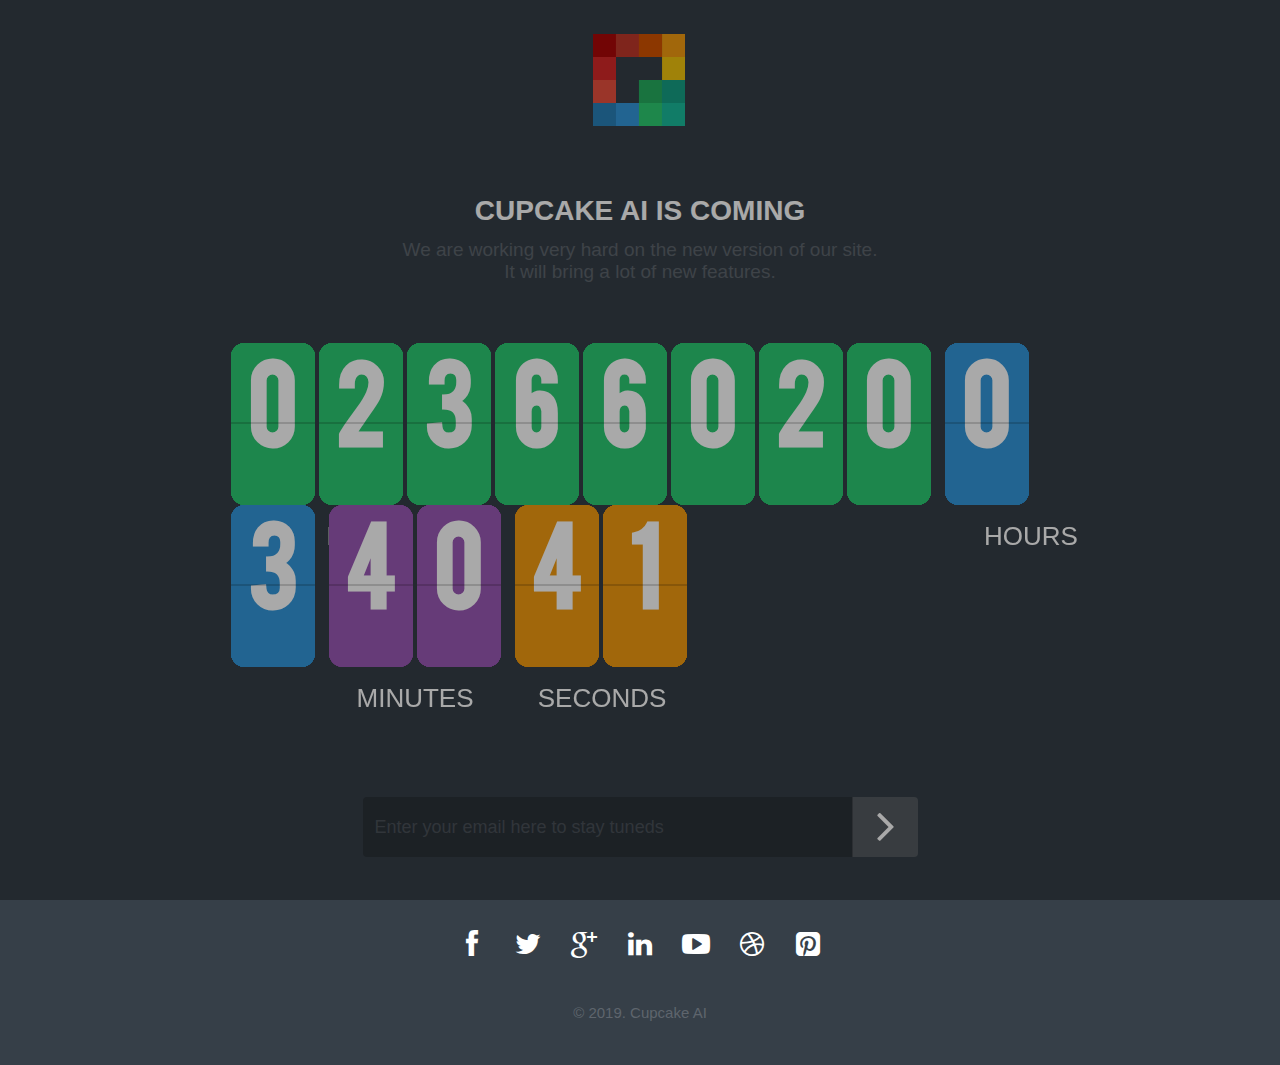
==== index.html @ 87790bcc "Update index.html" ====
<!DOCTYPE html>
<html>
<head>
	<title>Cupcake AI</title>
	<meta charset="utf-8">
	<meta name="viewport" content="width=device-width, initial-scale=1.0 user-scalable=no" />
	<!-- css start here -->
	<link rel="stylesheet" href="css/flipclock.css">
	<link rel="stylesheet" href="css/bootstrap.min.css" media="screen">
	<link rel="stylesheet" href="css/style.css" />
	<link rel="stylesheet" href="css/theme.css" />
	<link rel="stylesheet" href="css/font-awesome.css">
	<!-- css end here -->
</head>
<body class="cl-6">
	<!-- Pre-Loader start here -->
	<div id="preloader">
		<div id="status"><i class="fa fa-spinner fa-spin"></i></div>
	</div>
	<!-- Pre-Loader end here -->
	<!-- Main Container start here -->
	<section class="container">
		<!-- Header start here -->
		<header>
			<h1 id="logo"><a href="index.html" title="Cupcake AI"></a></h1>
		</header>
		<!-- Header end here -->
		<!-- Content wrapper start here -->
		<section class="contentWrapper text-center">
			<h2>Cupcake AI is coming</h2>
			<p>We are working very hard on the new version of our site.<br>
				It will bring a lot of new features.</p>
			</section>
			<!-- Content wrapper end here -->
			<!-- Countdown start here -->
			<div id="countdown-wrapper">
				<div id="countdown-clock"></div>
			</div>
			<!-- Countdown end here -->
			<!-- subscribe start here -->
			<div class="row">
				<section class="subscribe-wrapper col-md-6 col-md-offset-3">
	<form method="POST" action="subscribe.php" role="form" class="subscribe-form">
	<div>
		<div class="input-group">
			<input type="email" name="email" id="subscribe-email" class="form-control" placeholder="Enter your email here to stay tuneds" required="">
			<span class="input-group-btn">
				<button id="subscribe-submit" type="submit" class="btn btn-default fa fa-angle-right"></button>
			</span>
			</div>
			<div class="subscribe-error-field"></div>
        	<div class="subscribe-message"></div>
		</div>
	</form>
					</section>
				</div>
				<!-- subscribe end here -->
				<!-- Footer start here -->
				<footer>
					<!-- Social icons start here -->
					<ul class="connect-us row">
						<li><a href="index-flatcolors-6.html#" class="fb tool-tip" title="Facebook"><i class="fa fa-facebook"></i></a></li>
						<li><a href="index-flatcolors-6.html#" class="twitter tool-tip" title="Twitter"><i class="fa fa-twitter"></i></a></li>
						<li><a href="index-flatcolors-6.html#" class="gplus tool-tip" title="Google Plus"><i class="fa fa-google-plus"></i></a></li>
						<li><a href="index-flatcolors-6.html#" class="linkedin tool-tip" title="Linkedin"><i class="fa fa-linkedin"></i></a></li>
						<li><a href="index-flatcolors-6.html#" class="ytube tool-tip" title="You Tube"><i class="fa fa-youtube-play"></i></a></li>
						<li><a href="index-flatcolors-6.html#" class="dribbble tool-tip" title="Dribbble"><i class="fa fa-dribbble"></i></a></li>
						<li><a href="index-flatcolors-6.html#" class="pinterest tool-tip" title="Pinterest"><i class="fa fa-pinterest-square"></i></a></li>
					</ul>
					<!-- Social icons end here -->
					<p>&copy; 2019. Cupcake AI</p>
				</footer>
				<!-- Footer end here -->
			</section>
			<!-- Main Container end here -->
			<!-- Java script start here -->
			<script src="js/jquery.js"></script>
			<script type="text/javascript" src="js/bootstrap.min.js"></script>
			<script src="js/modernizr.js"></script>
			<script src="js/bootstrap.min.js"></script>
			<script type="text/javascript">
	//<![CDATA[
		$(window).load(function() { // makes sure the whole site is loaded
			$('#status').fadeOut(); // will first fade out the loading animation
			$('#preloader').delay(350).fadeOut('slow'); // will fade out the white DIV that covers the website.
			$('body').delay(350).css({'overflow':'visible'});
		})
	//]]>
</script>
<script src="js/flipclock/flipclock.min.js"></script>
​<script src="js/custom.js"></script>
<!-- Java script end here -->
</body>
</html>
---- css/flipclock.css ----
/* Get the bourbon mixin from http://bourbon.io */
/* Reset */
.flip-clock-wrapper * { -webkit-box-sizing: border-box; -moz-box-sizing: border-box; -ms-box-sizing: border-box; -o-box-sizing: border-box; box-sizing: border-box; -webkit-backface-visibility: hidden; -moz-backface-visibility: hidden; -ms-backface-visibility: hidden; -o-backface-visibility: hidden; backface-visibility: hidden; }
.flip-clock-wrapper a { cursor: pointer; text-decoration: none; color: #ccc; }
.flip-clock-wrapper a:hover { color: #fff; }
.flip-clock-wrapper ul { list-style: none; }
.flip-clock-wrapper.clearfix:before,
.flip-clock-wrapper.clearfix:after { content: " "; display: table; }
.flip-clock-wrapper.clearfix:after { clear: both; }
.flip-clock-wrapper.clearfix { *zoom: 1; }
/* Main */
.flip-clock-wrapper { font: normal 11px "Helvetica Neue", Helvetica, sans-serif; -webkit-user-select: none; }
.flip-clock-meridium { background: none !important; box-shadow: 0 0 0 !important; font-size: 36px !important; }
.flip-clock-meridium a { color: #313333; }
.flip-clock-wrapper { text-align: center; position: relative; width: 100%; margin: 1em; }
.flip-clock-wrapper:before,
.flip-clock-wrapper:after { content: " "; /* 1 */
display: table; /* 2 */ }
.flip-clock-wrapper:after { clear: both; }
/* Skeleton */
.flip-clock-wrapper ul { position: relative; float: left; margin: 5px; width: 60px; height: 90px; font-size: 80px; font-weight: bold; line-height: 87px; border-radius: 6px; background: #000; }
.flip-clock-wrapper ul li { z-index: 1; position: absolute; left: 0; top: 0; width: 100%; height: 100%; text-decoration: none !important; }
.flip-clock-wrapper ul li:first-child { z-index: 2; }
.flip-clock-wrapper ul li a { display: block; height: 100%; -webkit-perspective: 200px; -moz-perspective: 200px; perspective: 200px; margin: 0 !important; overflow: visible !important; cursor: default !important; }
.flip-clock-wrapper ul li a div { z-index: 1; position: absolute; left: 0; width: 100%; height: 50%; font-size: 80px; overflow: hidden; }
.flip-clock-wrapper ul li a div .shadow { position: absolute; width: 100%; height: 100%; z-index: 2; }
.flip-clock-wrapper ul li a div.up { -webkit-transform-origin: 50% 100%; -moz-transform-origin: 50% 100%; -ms-transform-origin: 50% 100%; -o-transform-origin: 50% 100%; transform-origin: 50% 100%; top: 0; }
.flip-clock-wrapper ul li a div.up:after { content: ""; position: absolute; top: 44px; left: 0; z-index: 5; width: 100%; height: 3px; background-color: #000; background-color: rgba(0, 0, 0, 0.4); }
.flip-clock-wrapper ul li a div.down { -webkit-transform-origin: 50% 0; -moz-transform-origin: 50% 0; -ms-transform-origin: 50% 0; -o-transform-origin: 50% 0; transform-origin: 50% 0; bottom: 0; }
.flip-clock-wrapper ul li a div div.inn { position: absolute; left: 0; z-index: 1; width: 100%; height: 200%; color: #ccc; text-shadow: 0 1px 2px #000; text-align: center; background-color: #333; border-radius: 6px; font-size: 70px; }
.flip-clock-wrapper ul li a div.up div.inn { top: 0; }
.flip-clock-wrapper ul li a div.down div.inn { bottom: 0; }
/* PLAY */
.flip-clock-wrapper ul.play li.flip-clock-before { z-index: 3; }
.flip-clock-wrapper .flip { box-shadow: 0 2px 5px rgba(0, 0, 0, 0.7); }
.flip-clock-wrapper ul.play li.flip-clock-active { -webkit-animation: asd 0.5s 0.5s linear both; -moz-animation: asd 0.5s 0.5s linear both; animation: asd 0.5s 0.5s linear both; z-index: 5; }
.flip-clock-divider { float: left; display: inline-block; position: relative; width: 20px; height: 100px; }
.flip-clock-divider:first-child { width: 0; }
.flip-clock-dot { display: block; background: #323434; width: 10px; height: 10px; position: absolute; border-radius: 50%; box-shadow: 0 0 5px rgba(0, 0, 0, 0.5); left: 5px; }
.flip-clock-divider .flip-clock-label { position: absolute; top: -1.5em; right: -86px; color: black; text-shadow: none; }
.flip-clock-divider.minutes .flip-clock-label { right: -88px; }
.flip-clock-divider.seconds .flip-clock-label { right: -91px; }
.flip-clock-dot.top { top: 30px; }
.flip-clock-dot.bottom { bottom: 30px; }
@-webkit-keyframes asd {
  0% { z-index: 2; }
  20% { z-index: 4; }
  100% { z-index: 4; }
}
@-moz-keyframes asd {
  0% { z-index: 2; }
  20% { z-index: 4; }
  100% { z-index: 4; }
}
@-o-keyframes asd {
  0% { z-index: 2; }
  20% { z-index: 4; }
  100% { z-index: 4; }
}
@keyframes asd {
  0% { z-index: 2; }
  20% { z-index: 4; }
  100% { z-index: 4; }
}
.flip-clock-wrapper ul.play li.flip-clock-active .down { z-index: 2; -webkit-animation: turn 0.5s 0.5s linear both; -moz-animation: turn 0.5s 0.5s linear both; animation: turn 0.5s 0.5s linear both; }
@-webkit-keyframes turn {
  0% { -webkit-transform: rotateX(90deg); }
  100% { -webkit-transform: rotateX(0deg); }
}
@-moz-keyframes turn {
  0% { -moz-transform: rotateX(90deg); }
  100% { -moz-transform: rotateX(0deg); }
}
@-o-keyframes turn {
  0% { -o-transform: rotateX(90deg); }
  100% { -o-transform: rotateX(0deg); }
}
@keyframes turn {
  0% { transform: rotateX(90deg); }
  100% { transform: rotateX(0deg); }
}
.flip-clock-wrapper ul.play li.flip-clock-before .up { z-index: 2; -webkit-animation: turn2 0.5s linear both; -moz-animation: turn2 0.5s linear both; animation: turn2 0.5s linear both; }
@-webkit-keyframes turn2 {
  0% { -webkit-transform: rotateX(0deg); }
  100% { -webkit-transform: rotateX(-90deg); }
}
@-moz-keyframes turn2 {
  0% { -moz-transform: rotateX(0deg); }
  100% { -moz-transform: rotateX(-90deg); }
}
@-o-keyframes turn2 {
  0% { -o-transform: rotateX(0deg); }
  100% { -o-transform: rotateX(-90deg); }
}
@keyframes turn2 {
  0% { transform: rotateX(0deg); }
  100% { transform: rotateX(-90deg); }
}
.flip-clock-wrapper ul li.flip-clock-active { z-index: 3; }
/* SHADOW 
.flip-clock-wrapper ul.play li.flip-clock-before .up .shadow { background: -moz-linear-gradient(top, rgba(0, 0, 0, 0.1) 0%, black 100%); background: -webkit-gradient(linear, left top, left bottom, color-stop(0%, rgba(0, 0, 0, 0.1)), color-stop(100%, black)); background: linear, top, rgba(0, 0, 0, 0.1) 0%, black 100%; background: -o-linear-gradient(top, rgba(0, 0, 0, 0.1) 0%, black 100%); background: -ms-linear-gradient(top, rgba(0, 0, 0, 0.1) 0%, black 100%); background: linear, to bottom, rgba(0, 0, 0, 0.1) 0%, black 100%; -webkit-animation: show 0.5s linear both; -moz-animation: show 0.5s linear both; animation: show 0.5s linear both; }
.flip-clock-wrapper ul.play li.flip-clock-active .up .shadow { background: -moz-linear-gradient(top, rgba(0, 0, 0, 0.1) 0%, black 100%); background: -webkit-gradient(linear, left top, left bottom, color-stop(0%, rgba(0, 0, 0, 0.1)), color-stop(100%, black)); background: linear, top, rgba(0, 0, 0, 0.1) 0%, black 100%; background: -o-linear-gradient(top, rgba(0, 0, 0, 0.1) 0%, black 100%); background: -ms-linear-gradient(top, rgba(0, 0, 0, 0.1) 0%, black 100%); background: linear, to bottom, rgba(0, 0, 0, 0.1) 0%, black 100%; -webkit-animation: hide 0.5s 0.3s linear both; -moz-animation: hide 0.5s 0.3s linear both; animation: hide 0.5s 0.3s linear both; }
/* DOWN 
.flip-clock-wrapper ul.play li.flip-clock-before .down .shadow { background: -moz-linear-gradient(top, black 0%, rgba(0, 0, 0, 0.1) 100%); background: -webkit-gradient(linear, left top, left bottom, color-stop(0%, black), color-stop(100%, rgba(0, 0, 0, 0.1))); background: linear, top, black 0%, rgba(0, 0, 0, 0.1) 100%; background: -o-linear-gradient(top, black 0%, rgba(0, 0, 0, 0.1) 100%); background: -ms-linear-gradient(top, black 0%, rgba(0, 0, 0, 0.1) 100%); background: linear, to bottom, black 0%, rgba(0, 0, 0, 0.1) 100%; -webkit-animation: show 0.5s linear both; -moz-animation: show 0.5s linear both; animation: show 0.5s linear both; }
.flip-clock-wrapper ul.play li.flip-clock-active .down .shadow { background: -moz-linear-gradient(top, black 0%, rgba(0, 0, 0, 0.1) 100%); background: -webkit-gradient(linear, left top, left bottom, color-stop(0%, black), color-stop(100%, rgba(0, 0, 0, 0.1))); background: linear, top, black 0%, rgba(0, 0, 0, 0.1) 100%; background: -o-linear-gradient(top, black 0%, rgba(0, 0, 0, 0.1) 100%); background: -ms-linear-gradient(top, black 0%, rgba(0, 0, 0, 0.1) 100%); background: linear, to bottom, black 0%, rgba(0, 0, 0, 0.1) 100%; -webkit-animation: hide 0.5s 0.3s linear both; -moz-animation: hide 0.5s 0.3s linear both; animation: hide 0.5s 0.2s linear both; }*/
@-webkit-keyframes show {
  0% { opacity: 0; }
  100% { opacity: 1; }
}
@-moz-keyframes show {
  0% { opacity: 0; }
  100% { opacity: 1; }
}
@-o-keyframes show {
  0% { opacity: 0; }
  100% { opacity: 1; }
}
@keyframes show {
  0% { opacity: 0; }
  100% { opacity: 1; }
}
@-webkit-keyframes hide {
  0% { opacity: 1; }
  100% { opacity: 0; }
}
@-moz-keyframes hide {
  0% { opacity: 1; }
  100% { opacity: 0; }
}
@-o-keyframes hide {
  0% { opacity: 1; }
  100% { opacity: 0; }
}
@keyframes hide {
  0% { opacity: 1; }
  100% { opacity: 0; }
}
---- css/style.css ----
/*Preloader start here*/
#preloader { position: fixed; top: 0; left: 0; right: 0; bottom: 0; background-color: #000; /* change if the mask should have another color then white */ z-index: 99; /* makes sure it stays on top */ }
#status { width: 200px; height: 200px; position: absolute; left: 50%; top: 50%; margin: -100px 0 0 -100px; color: #ffffff; font-size: 70px; text-align: center; }
/*Preloader end here*/
body { font-family: Arial, Helvetica, sans-serif; }
@font-face { font-family: 'bebasregular'; src: url('../fonts/bebas-webfont.eot'); src: url('../fonts/bebas-webfont-.eot#iefix') format('embedded-opentype'), url('../fonts/bebas-webfont.woff') format('woff'), url('../fonts/bebas-webfont.ttf') format('truetype'); font-weight: normal; font-style: normal; }
ul { margin: 0; padding: 0; }
a {text-decoration: none;}
ul li { margin: 0; padding: 0; list-style: none; }
h2 { color: #FFFFFF; font-size: 28px; font-weight: bold; line-height: 30px; margin: 0 0 13px; padding: 0; text-transform: uppercase; }
.index h2 {color: #5E656D;}
p { color: #5E656D; font-size: 19px; font-weight: normal; line-height: 22px; }
/* Header start Here */
header { margin: 34px 0 0 0; padding: 0; min-height: 130px; }
#logo { display: block; width: 94px; height: 94x; margin: 0 auto; }
#logo a { display: block; width: 94px; height: 94px; text-indent: -99999px; background: url("../img/logo.png") no-repeat left top; }
/* Header end Here */
/* Container start Here */
.contentWrapper { margin: 0; padding: 32px 0 0; text-align: center; }
/*Countdown start here*/
#countdown-wrapper { text-align: center; margin-bottom: 130px; margin-top: 60px; }
.flip-clock-wrapper { width: 822px; margin: 0 auto; }
.flip-clock-wrapper ul { width: 84px; height: 162px; margin: 0 2px; border-radius: 14px; background-color: none; }
.flip-clock-wrapper .flip { -webkit-box-shadow: none; -moz-box-shadow: none; -o-box-shadow: none; box-shadow: none; }
.flip-clock-wrapper ul li a div div.inn { color: #ffffff; text-shadow: none; font-family: 'bebasregular'; border-radius: 14px; }
.flip-clock-wrapper ul li a div { font-size: 96px !important; font-weight: 700; line-height: 188px; }
.days-wrapper div.inn { background-color: #2dcb73 !important;}
.hours-wrapper div.inn { background-color: #3498db !important; }
.minutes-wrapper div.inn { background-color: #9b59b6 !important; }
.seconds-wrapper div.inn { background-color: #f39c12 !important; }
.flip-clock-divider .flip-clock-label { color: #ffffff; text-align: center; text-transform: uppercase; top: 178px; font-family: Arial, Helvetica, sans-serif; font-size: 26px; font-weight: normal; }
.days .flip-clock-label { left: 47px; }
.hours .flip-clock-label { left: 28px; }
.minutes .flip-clock-label { left: 28px; }
.seconds .flip-clock-label { left: 29px; }
.flip-clock-divider.days .flip-clock-label { width: 170px; }
.flip-clock-divider.hours .flip-clock-label,
.flip-clock-divider.minutes .flip-clock-label,
.flip-clock-divider.seconds .flip-clock-label { width: 140px; }
.flip-clock-divider { width: 10px; }
.flip-clock-dot.top { display: none; }
.flip-clock-dot.bottom { display: none; }
.flip-clock-wrapper ul li a div.up:after { opacity: 0.4; top: 79px; }
.flip-clock-wrapper ul.play li.flip-clock-before .down .shadow,
.flip-clock-wrapper ul.play li.flip-clock-active .up .shadow { background: none; }
/*Countdown end here*/
/* subscribe start Here */
.subscribe-wrapper { margin-bottom: 60px;}
.subscribe-wrapper .input-group .form-control { height: 60px; background-color: #000000; opacity: 0.2; border: none; font-size: 18px; color: #5e656d; }
.subscribe-wrapper .input-group .form-control:focus { box-shadow: none; }
.subscribe-wrapper .input-group-btn .btn { height: 60px; width: 66px; color: #ffffff; font-size: 50px; font-weight: normal; padding: 0px 12px 2px 14px; line-height: 52px; border-radius: 0 4px 4px 0; border: none; }
.subscribe-error-field p,
.subscribe-message p { font-size: 16px; padding: 6px 20px 3px 20px; font-weight: 300; line-height: 24px; margin: 4px 0 0; background: #f2dede; border: solid 1px #ebccd1; color: #a94442; }
.subscribe-error-field .fa,
.subscribe-message .fa { margin: 0 10px 0 0; font-size: 17px; }
.subscribe-error .fa,
.subscribe-error-field .fa { color: #a94442; }
p.subscribe-success { color: #3c763d; background: #dff0d8; border: solid 1px #d6e9c6; }
p.subscribe-success .fa { color: #3c763d; }

/* subscribe end Here */
/* Footer start Here */
footer { padding: 0 0 14px 0; }
footer p { font-size: 15px; line-height: 16px; color: #5e656d; text-align: center; }
.connect-us { margin: 0 0 28px 0; padding: 0; text-align: center; }
.connect-us li { display: inline-block; font-size: 28px; }
.connect-us li a { display: block; margin: 10px 6px; width: 40px; height: 40px; line-height: 36px; color: #fff; }
.connect-us li a.fb:hover { color: #507cbe; }
.connect-us li a.twitter:hover { color: #62cdf2; }
.connect-us li a.gplus:hover { color: #ec5d48; }
.connect-us li a.linkedin:hover { color: #1e88c9; }
.connect-us li a.ytube:hover { color: #e64c38; }
.connect-us li a.dribbble:hover { color: #d34e95; }
.connect-us li a.pinterest:hover { color: #e94546; }
/* Footer end Here */
/*Template color option start here*/
.template-colors{ margin: 40px 0 0 0; padding: 0; list-style: none; display: block;}
.template-colors li { margin:0 2px; padding: 0; display: inline-block; font-size: 26px;}
.template-colors li a { margin: 0; padding: 0; outline: none; display: block; width:24px; height: 24px; 
	-webkit-border-radius: 3px; -moz-border-radius: 3px; border-radius: 3px;}
/*Template color option end here*/
/* Container end Here */
/*Responsive media query start here*/
@media only screen and (max-width : 1024px) {
	.hide-med {display: none !important;}
}
@media only screen and (max-width:990px) and (min-width:480px) {
	.flip-clock-wrapper { width: 450px; }
	.flip-clock-wrapper ul { margin: 0 2px 60px; }
	.minutes-wrapper ul:first-child { margin-left: 36px; }
	#countdown-wrapper { margin-bottom: 60px;}
	.days .flip-clock-label { left: 47px; }
	.hours .flip-clock-label { left: 28px; }
	.minutes .flip-clock-label { left: 62px; }
	.seconds .flip-clock-label { left: 29px; }
}

@media only screen and (max-device-width : 568px) {
	.paw-carousel-item {height: 320px !important;}
}

@media only screen and (max-width:479px) {
	.flip-clock-wrapper { width: 264px; }
	.flip-clock-wrapper ul { margin: 0 2px 60px; }
	.hours-wrapper ul:first-child,
	.minutes-wrapper ul:first-child,
	.seconds-wrapper ul:first-child { margin-left: 36px; }
	.hours-wrapper ul:last-child,
	.minutes-wrapper ul:last-child,
	.seconds-wrapper ul:last-child { margin-right: 43px; }
	#countdown-wrapper { margin-bottom: 50px;}
	.days .flip-clock-label { left: 47px; }
	.hours .flip-clock-label { left: 62px; }
	.minutes .flip-clock-label { left: 62px; }
	.seconds .flip-clock-label { left: 62px; }
}
/*Responsive media query end here*/
/*Safari Hack*/
@media screen and (-webkit-min-device-pixel-ratio:0) {
	.flip-clock-wrapper ul li a div {line-height:148px;}
}
/*Opera Hack*/
x:-o-prefocus, .flip-clock-wrapper ul li a div {line-height:148px;}
---- css/theme.css ----
/*THEME WRAPPER Change start Here*/
.cl-1 { background-color:#305a4d; }
.cl-1 .contentWrapper p { color:#597b71; }
.cl-1 .subscribe-wrapper .input { color:#516d65; }
.cl-1 .subscribe-wrapper .input-group-btn .btn { background-color: #516d65;}
.cl-1 footer p { color:#4f7368; }
.cl-2 { background-color:#314e64; }
.cl-2 .contentWrapper p { color:#5a7183; }
.cl-2 .subscribe-wrapper .input { color:#526573; }
.cl-2 .subscribe-wrapper .input-group-btn .btn { background-color: #526573;}
.cl-2 footer p { color:#556d7f; }
.cl-3 { background-color:#49405b; }
.cl-3 .contentWrapper p { color:#6d667c; }
.cl-3 .subscribe-wrapper .input { color:#615c6d; }
.cl-3 .subscribe-wrapper .input-group-btn .btn { background-color: #615c6d;}
.cl-3 footer p { color:#6d667c; }
.cl-4 { background-color:#5d4f36; }
.cl-4 .contentWrapper p { color:#7d725e; }
.cl-4 .subscribe-wrapper .input { color:#6e6555; }
.cl-4 .subscribe-wrapper .input-group-btn .btn { background-color: #6e6555;}
.cl-4 footer p { color:#7d725e; }
.cl-5 { background-color:#5d3642; }
.cl-5 .contentWrapper p { color:#7d5e68; }
.cl-5 .subscribe-wrapper .input { color:#6e555d; }
.cl-5 .subscribe-wrapper .input-group-btn .btn { background-color: #6e555d;}
.cl-5 footer p { color:#7d5e68; }
.cl-6 { background-color:#363f48; }
.cl-6 .contentWrapper p { color:#5e656d; }
.cl-6 .subscribe-wrapper .input { color:#555b61; }
.cl-6 .subscribe-wrapper .input-group-btn .btn { background-color: #555b61;}
.cl-6 footer p { color:#5e656d; }
.cl-7 { background-color:#006937; }
.cl-7 .contentWrapper p { color:#33875f; }
.cl-7 .subscribe-wrapper .input { color:#337656; }
.cl-7 .subscribe-wrapper .input-group-btn .btn { background-color: #337656;}
.cl-7 footer p { color:#33875f; }
.cl-8 { background-color:#1f5a80; }
.cl-8 .contentWrapper p { color:#4c7b99; }
.cl-8 .subscribe-wrapper .input { color:#476d85; }
.cl-8 .subscribe-wrapper .input-group-btn .btn { background-color: #476d85;}
.cl-8 footer p { color:#407393; }
.cl-9 { background-color:#882a1b; }
.cl-9 .contentWrapper p { color:#a05549; }
.cl-9 .subscribe-wrapper .input { color:#8a4e45; }
.cl-9 .subscribe-wrapper .input-group-btn .btn { background-color: #8a4e45;}
.cl-9 footer p { color:#9a4a3d; }
.cl-10 { background-color:#90370a; }
.cl-10 .contentWrapper p { color:#a65f3b; }
.cl-10 .subscribe-wrapper .input { color:#8f5639; }
.cl-10 .subscribe-wrapper .input-group-btn .btn { background-color: #8f5639;}
.cl-10 footer p { color:#a65f3b; }
.cl-11 { background-color:#8d5b02; }
.cl-11 .contentWrapper p { color:#a47c35; }
.cl-11 .subscribe-wrapper .input { color:#8d6d35; }
.cl-11 .subscribe-wrapper .input-group-btn .btn { background-color: #8d6d35;}
.cl-11 footer p { color:#a47c35; }
.bg-single-image .container, .bg-slideshow .container { position: relative; z-index: 999;}
.bg-single-image .contentWrapper p,
.bg-single-image footer p,
.bg-slideshow .contentWrapper p,
.bg-slideshow footer p
{ color: #ffffff;}

.bg-pattern .contentWrapper p,
.bg-pattern footer p,
.bg-pattern .contentWrapper h2,
.bg-pattern .flip-clock-divider .flip-clock-label
{color: #5e656d;}

.bg-pattern .subscribe-wrapper .input-group .form-control{ opacity: 0.5;}
.bg-pattern .subscribe-wrapper .input-group-btn .btn {background-color: #000; opacity: 0.8;}
.bg-pattern .connect-us li a {color: #5e656d;}

.bg-single-image .subscribe-wrapper .input-group .form-control, 
.bg-slideshow .subscribe-wrapper .input-group .form-control 
{ opacity: 0.5; background-color: #ffffff}

.bg-single-image .subscribe-wrapper .input-group-btn .btn, 
.bg-slideshow .subscribe-wrapper .input-group-btn .btn 
{background-color: #000; opacity: 0.8;}


.bg-overlay {position: fixed; width: 100%; z-index: 99;  background:rgba(31, 31, 31, 0.6); height: 100%; }
.bg-pattern{background:url("../img/bg-pattern.png") repeat left top;}

/*THEME WRAPPER Change end Here*/
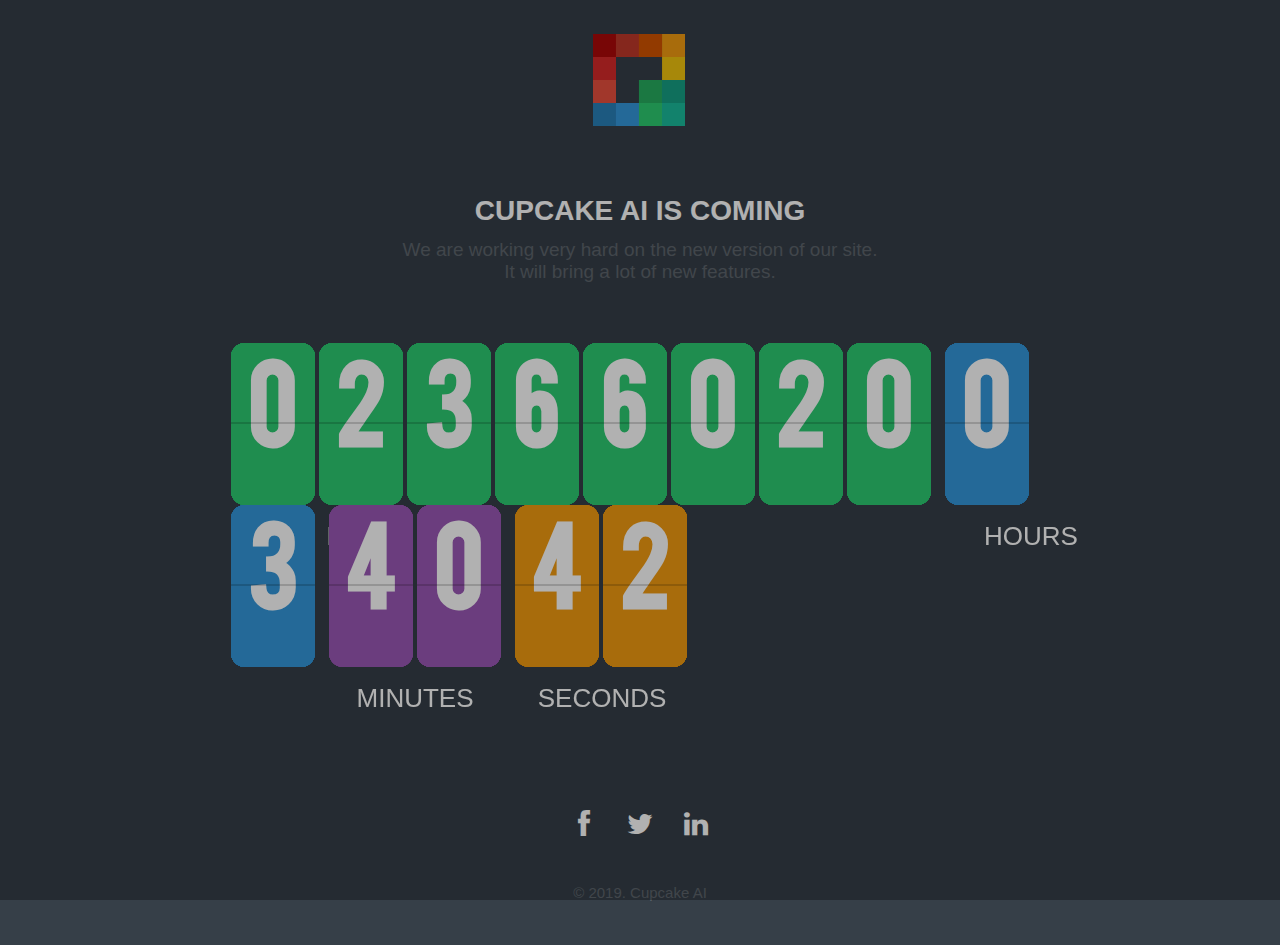
==== commit 9b22e3c5: "Update index.html" ====
--- a/index.html
+++ b/index.html
@@ -37,35 +37,13 @@
 				<div id="countdown-clock"></div>
 			</div>
 			<!-- Countdown end here -->
-			<!-- subscribe start here -->
-			<div class="row">
-				<section class="subscribe-wrapper col-md-6 col-md-offset-3">
-	<form method="POST" action="subscribe.php" role="form" class="subscribe-form">
-	<div>
-		<div class="input-group">
-			<input type="email" name="email" id="subscribe-email" class="form-control" placeholder="Enter your email here to stay tuneds" required="">
-			<span class="input-group-btn">
-				<button id="subscribe-submit" type="submit" class="btn btn-default fa fa-angle-right"></button>
-			</span>
-			</div>
-			<div class="subscribe-error-field"></div>
-        	<div class="subscribe-message"></div>
-		</div>
-	</form>
-					</section>
-				</div>
-				<!-- subscribe end here -->
 				<!-- Footer start here -->
 				<footer>
 					<!-- Social icons start here -->
 					<ul class="connect-us row">
 						<li><a href="index-flatcolors-6.html#" class="fb tool-tip" title="Facebook"><i class="fa fa-facebook"></i></a></li>
 						<li><a href="index-flatcolors-6.html#" class="twitter tool-tip" title="Twitter"><i class="fa fa-twitter"></i></a></li>
-						<li><a href="index-flatcolors-6.html#" class="gplus tool-tip" title="Google Plus"><i class="fa fa-google-plus"></i></a></li>
 						<li><a href="index-flatcolors-6.html#" class="linkedin tool-tip" title="Linkedin"><i class="fa fa-linkedin"></i></a></li>
-						<li><a href="index-flatcolors-6.html#" class="ytube tool-tip" title="You Tube"><i class="fa fa-youtube-play"></i></a></li>
-						<li><a href="index-flatcolors-6.html#" class="dribbble tool-tip" title="Dribbble"><i class="fa fa-dribbble"></i></a></li>
-						<li><a href="index-flatcolors-6.html#" class="pinterest tool-tip" title="Pinterest"><i class="fa fa-pinterest-square"></i></a></li>
 					</ul>
 					<!-- Social icons end here -->
 					<p>&copy; 2019. Cupcake AI</p>
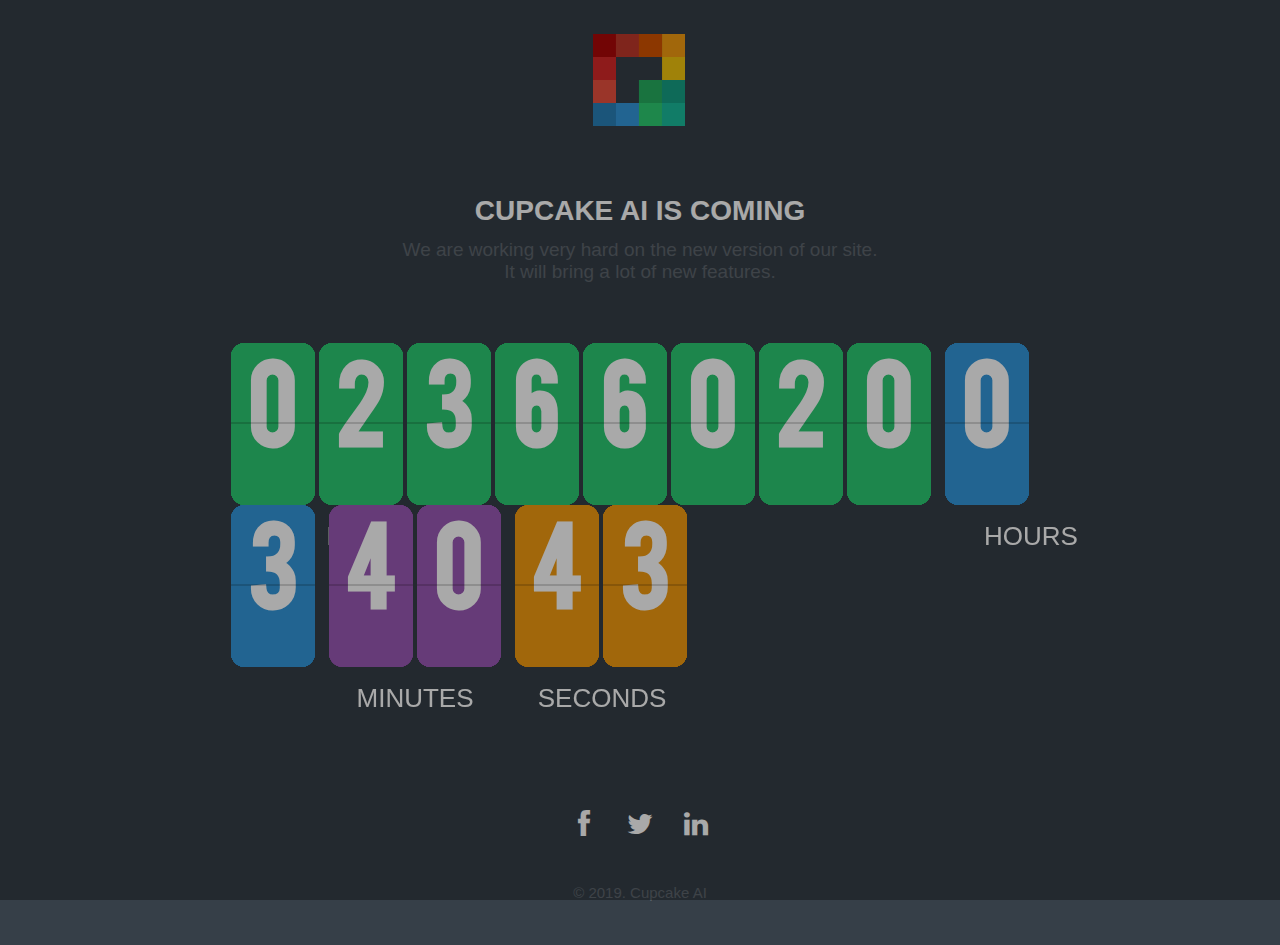
==== commit 2ed0e407: "Update index.html" ====
--- a/index.html
+++ b/index.html
@@ -41,9 +41,9 @@
 				<footer>
 					<!-- Social icons start here -->
 					<ul class="connect-us row">
-						<li><a href="index-flatcolors-6.html#" class="fb tool-tip" title="Facebook"><i class="fa fa-facebook"></i></a></li>
-						<li><a href="index-flatcolors-6.html#" class="twitter tool-tip" title="Twitter"><i class="fa fa-twitter"></i></a></li>
-						<li><a href="index-flatcolors-6.html#" class="linkedin tool-tip" title="Linkedin"><i class="fa fa-linkedin"></i></a></li>
+						<li><a href="#" class="fb tool-tip" title="Facebook"><i class="fa fa-facebook"></i></a></li>
+						<li><a href="https://www.twitter.com/CupcakeAI" class="twitter tool-tip" title="Twitter"><i class="fa fa-twitter"></i></a></li>
+						<li><a href="#" class="linkedin tool-tip" title="Linkedin"><i class="fa fa-linkedin"></i></a></li>
 					</ul>
 					<!-- Social icons end here -->
 					<p>&copy; 2019. Cupcake AI</p>
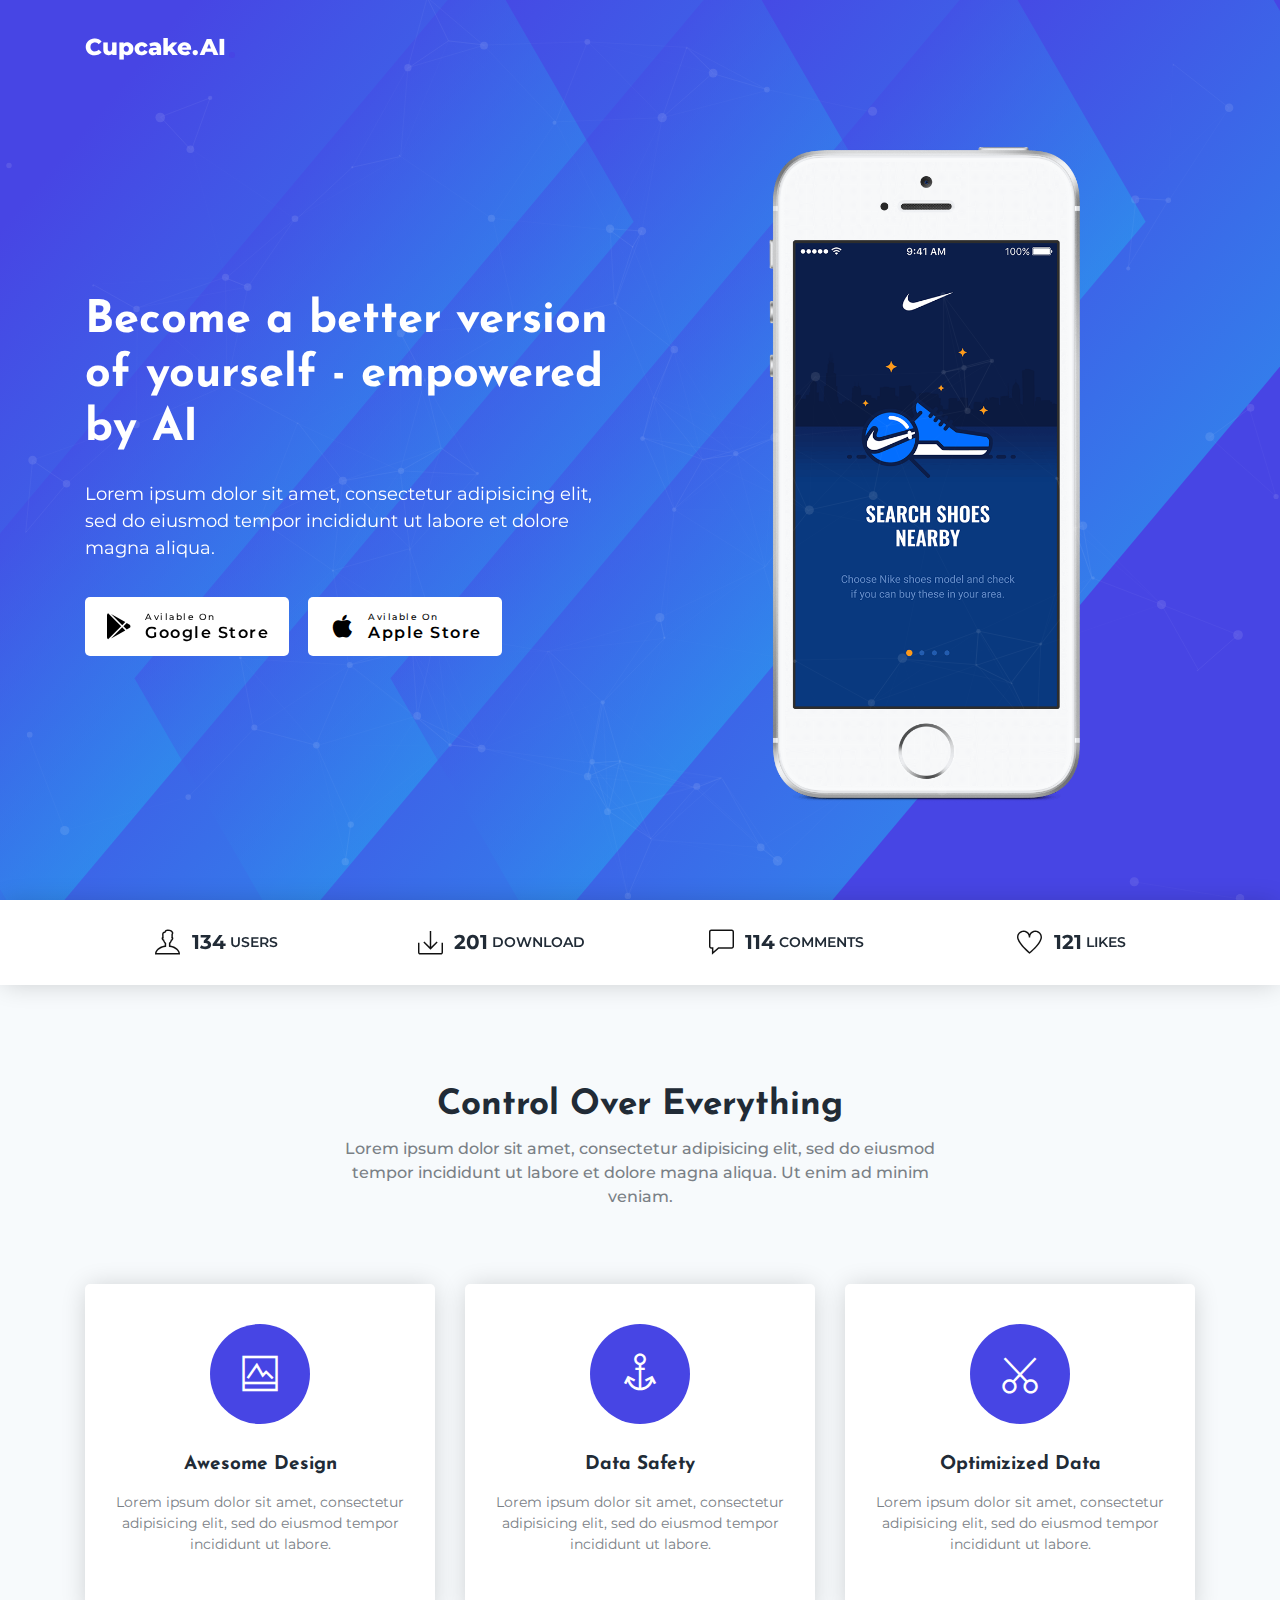
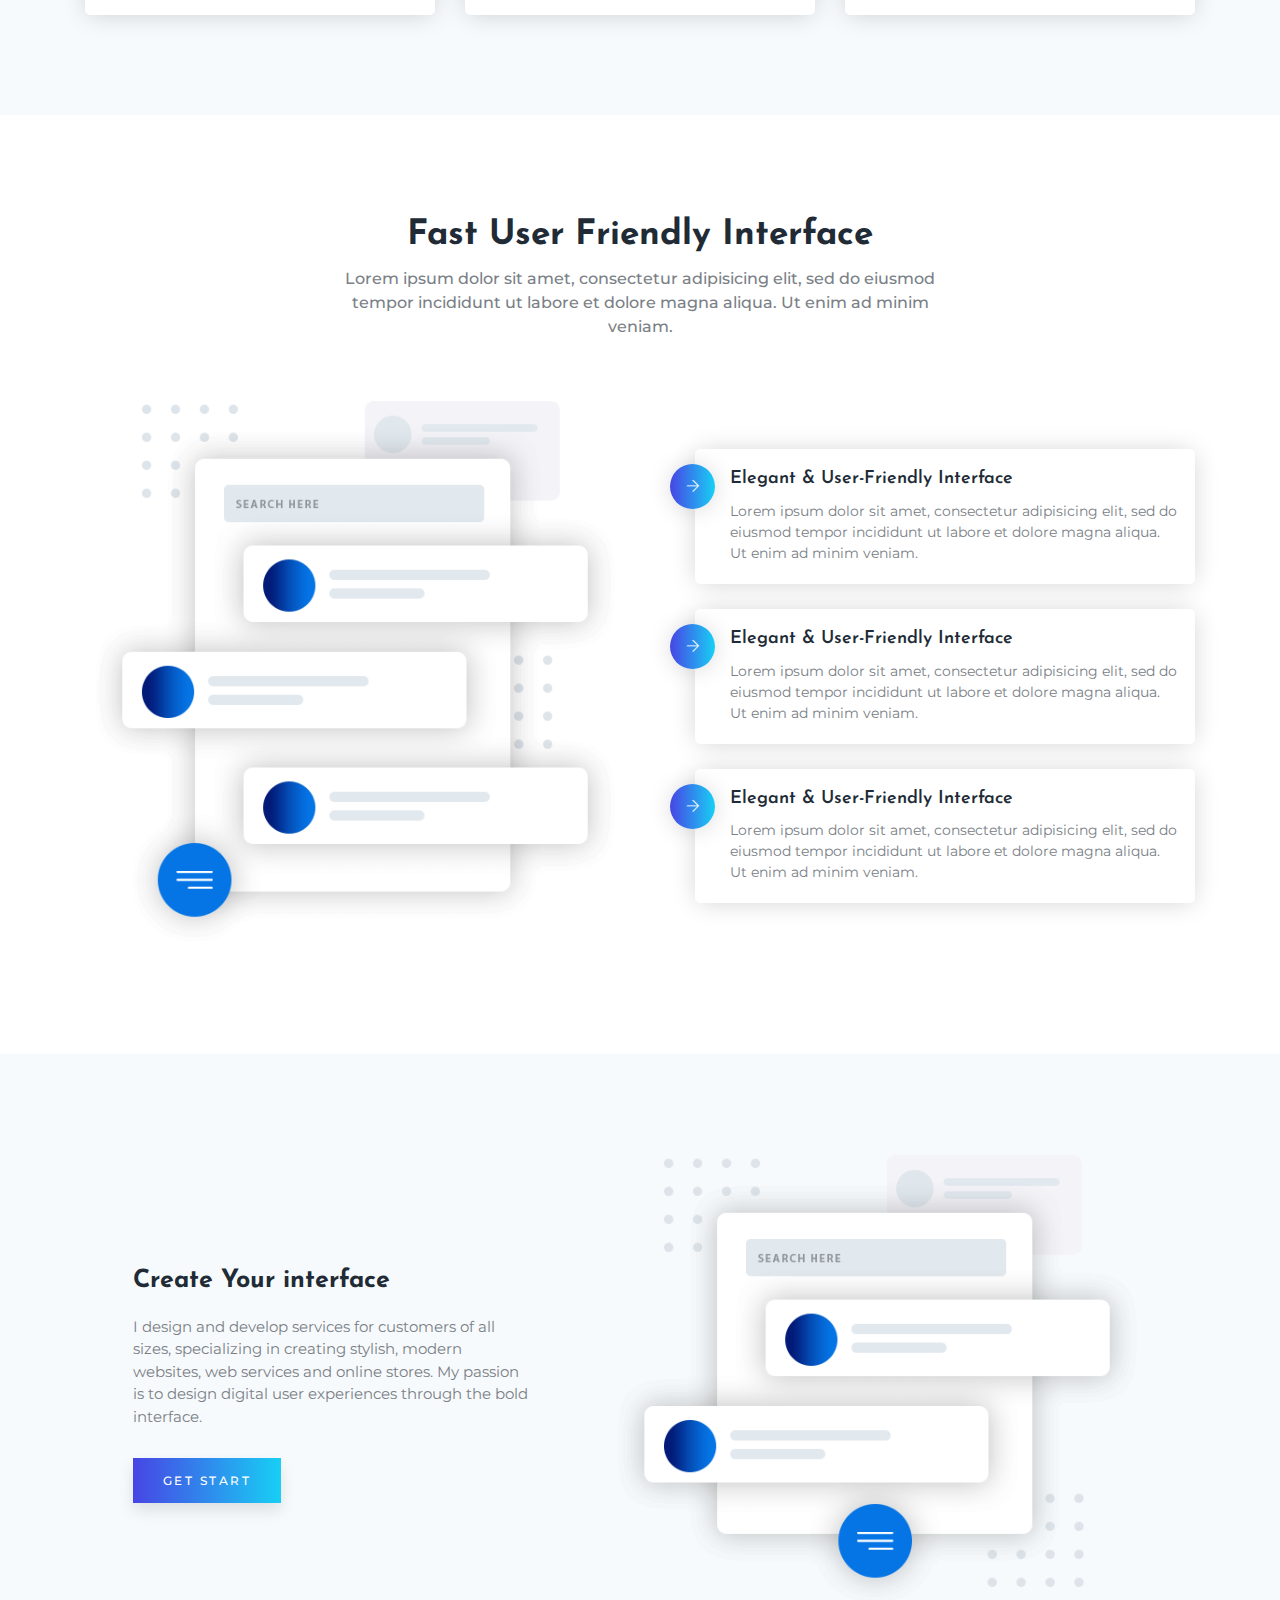
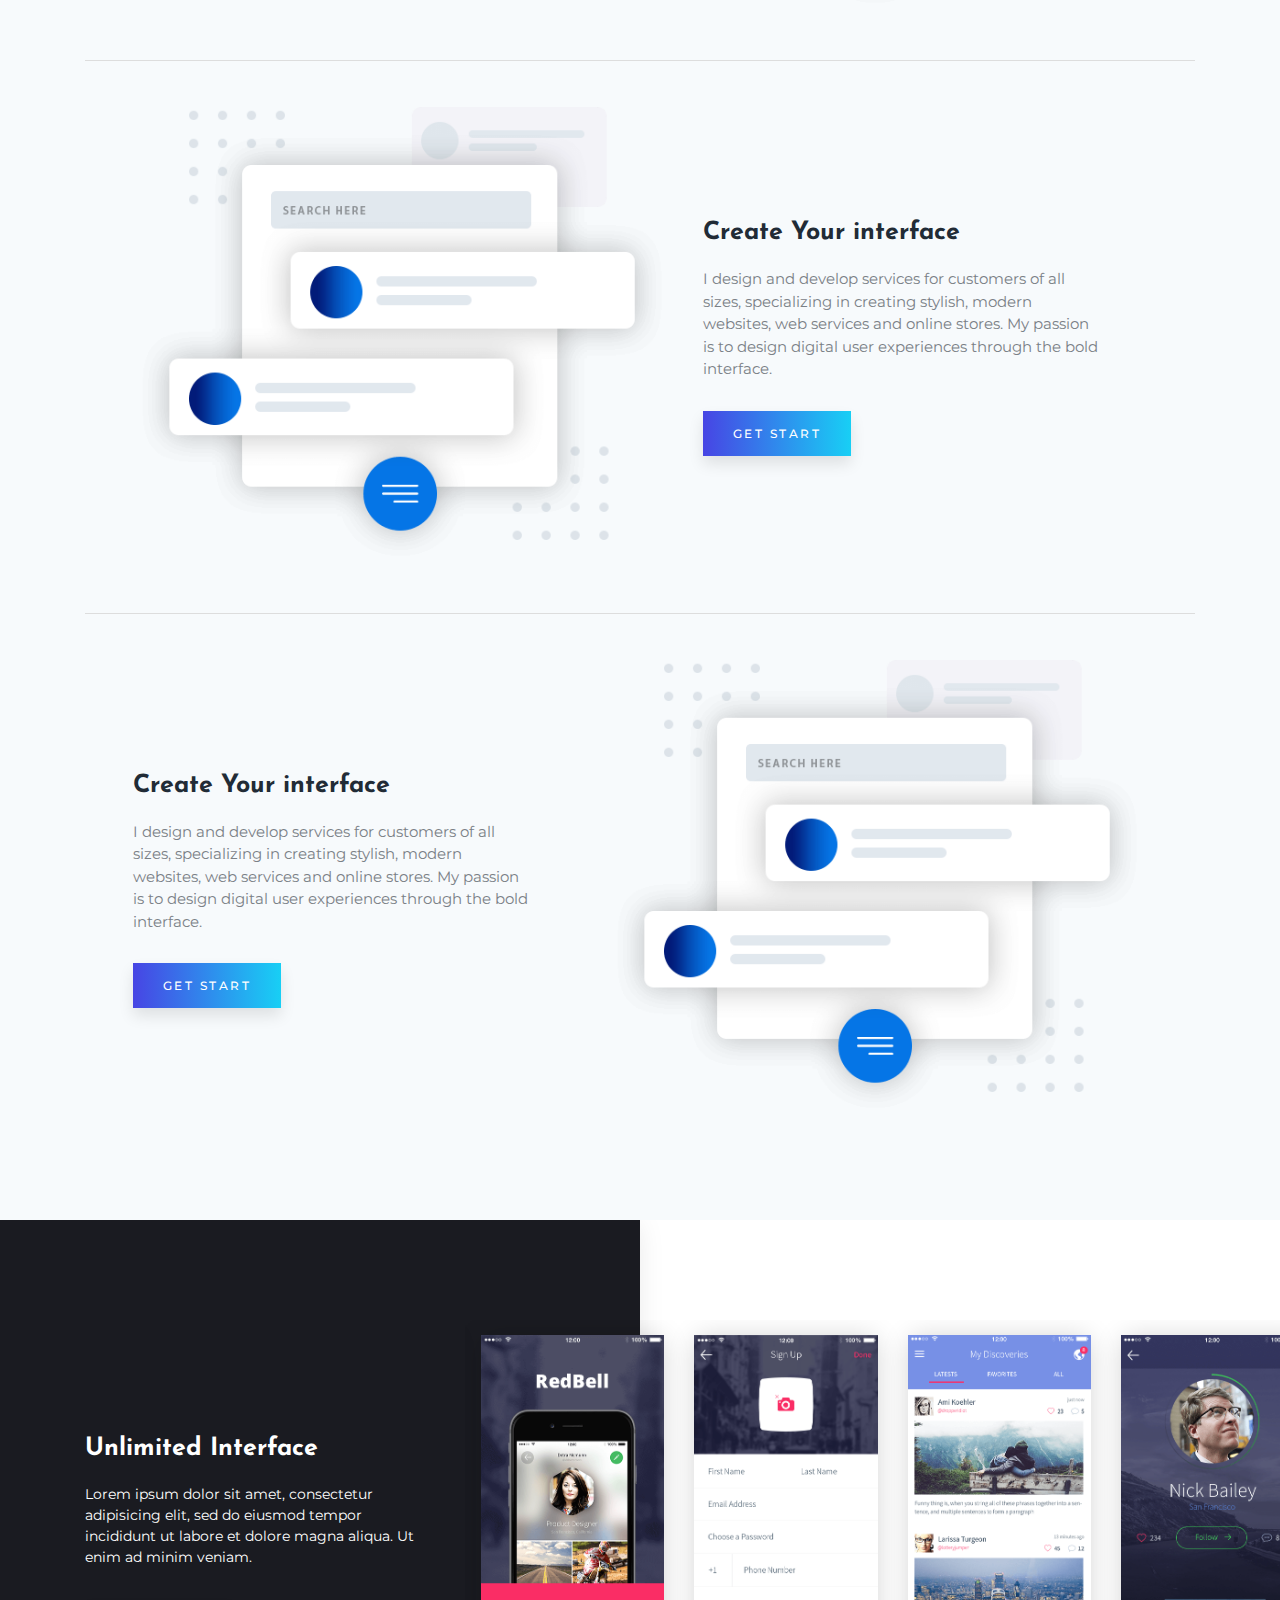
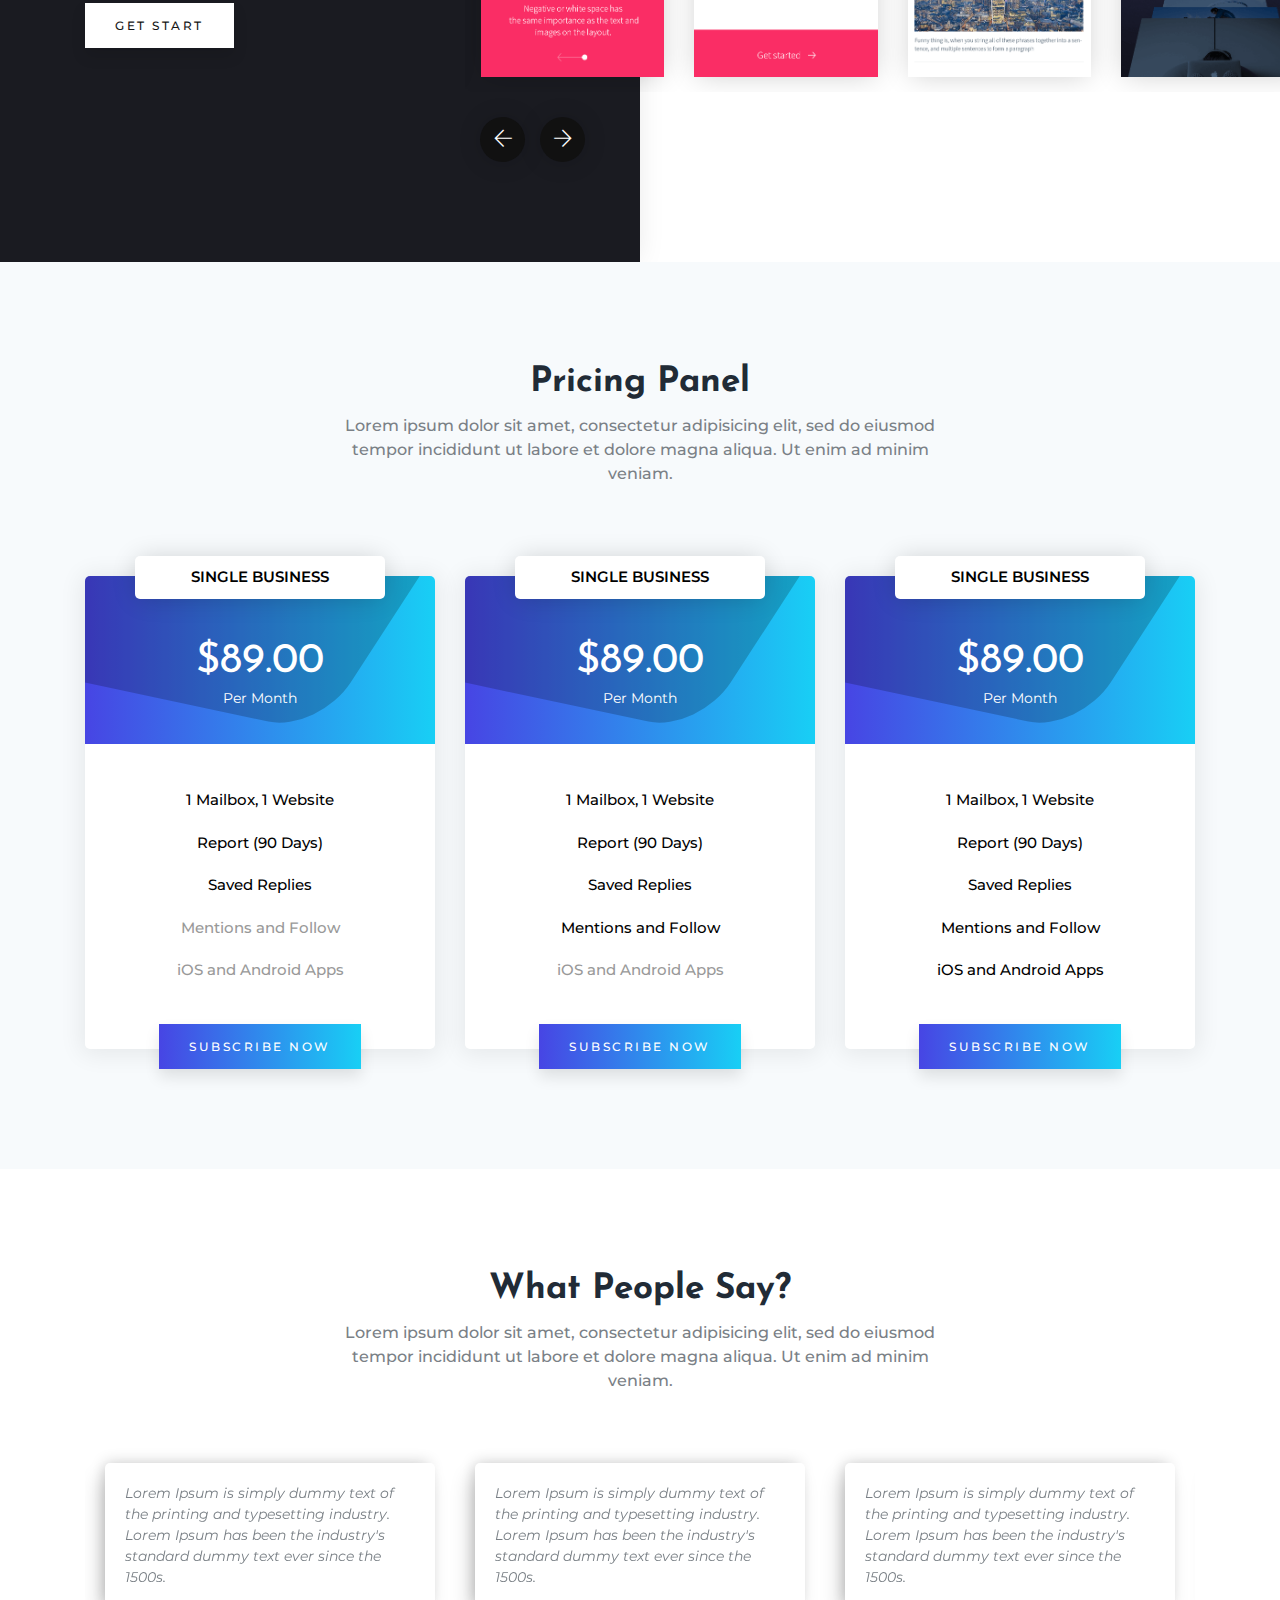
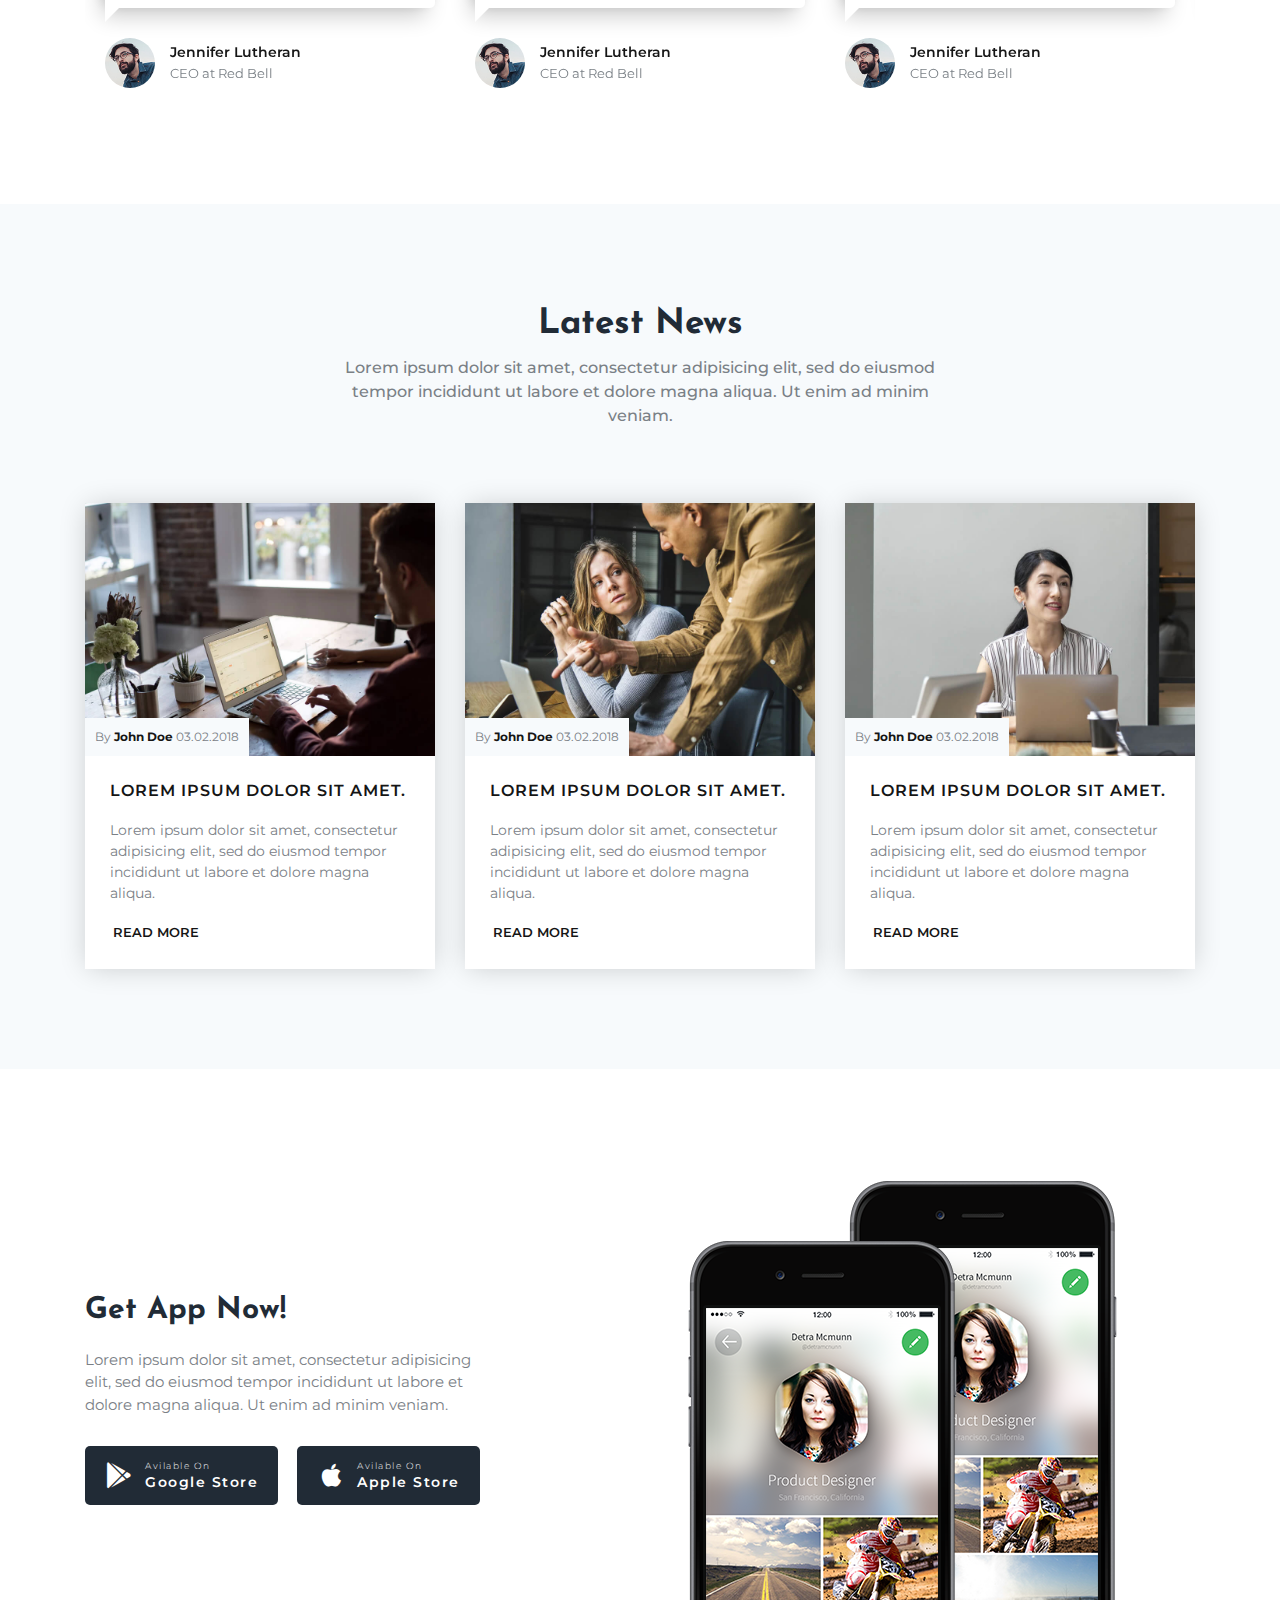
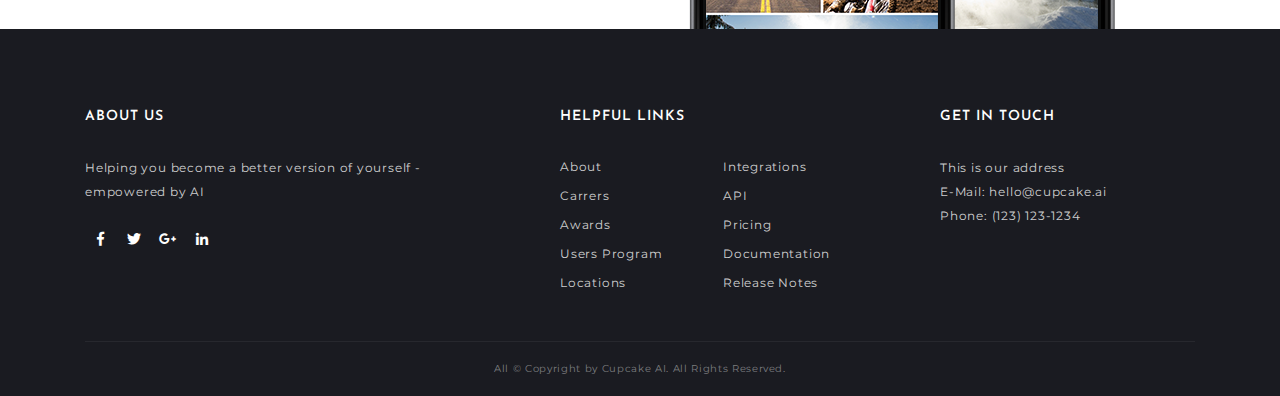
==== commit 10af808e: "index changes" ====
--- a/index.html
+++ b/index.html
@@ -1,72 +1,716 @@
 <!DOCTYPE html>
-<html>
+<html lang="en">
+
 <head>
-	<title>Cupcake AI</title>
-	<meta charset="utf-8">
-	<meta name="viewport" content="width=device-width, initial-scale=1.0 user-scalable=no" />
-	<!-- css start here -->
-	<link rel="stylesheet" href="css/flipclock.css">
-	<link rel="stylesheet" href="css/bootstrap.min.css" media="screen">
-	<link rel="stylesheet" href="css/style.css" />
-	<link rel="stylesheet" href="css/theme.css" />
-	<link rel="stylesheet" href="css/font-awesome.css">
-	<!-- css end here -->
+  <meta charset="utf-8">
+  <meta http-equiv="X-UA-Compatible" content="IE=edge">
+  <meta name="viewport" content="width=device-width, initial-scale=1, shrink-to-fit=no">
+
+  <!-- Page Title -->
+  <title>Cupcake AI | Become a better version of yourself - empowered by AI</title>
+  <!-- / -->
+
+  <!---Font Icon-->
+  <link href="static/plugin/font-awesome/css/fontawesome-all.min.css" rel="stylesheet">
+  <link href="static/plugin/themify-icons/themify-icons.css" rel="stylesheet">
+  <!-- / -->
+
+  <!-- Plugin CSS -->
+  <link href="static/plugin/bootstrap/css/bootstrap.min.css" rel="stylesheet">
+  <link href="static/plugin/owl-carousel/css/owl.carousel.min.css" rel="stylesheet">
+  <!-- / -->
+
+  <!-- Theme Style -->
+  <link href="static/css/styles.css" rel="stylesheet">
+  <link href="static/css/color/default.css" rel="stylesheet" id="color_theme">
+  <!-- / -->
+
+  <!-- Favicon -->
+  <link rel="icon" href="favicon.ico" />
+  <!-- / -->
 </head>
-<body class="cl-6">
-	<!-- Pre-Loader start here -->
-	<div id="preloader">
-		<div id="status"><i class="fa fa-spinner fa-spin"></i></div>
-	</div>
-	<!-- Pre-Loader end here -->
-	<!-- Main Container start here -->
-	<section class="container">
-		<!-- Header start here -->
-		<header>
-			<h1 id="logo"><a href="index.html" title="Cupcake AI"></a></h1>
-		</header>
-		<!-- Header end here -->
-		<!-- Content wrapper start here -->
-		<section class="contentWrapper text-center">
-			<h2>Cupcake AI is coming</h2>
-			<p>We are working very hard on the new version of our site.<br>
-				It will bring a lot of new features.</p>
-			</section>
-			<!-- Content wrapper end here -->
-			<!-- Countdown start here -->
-			<div id="countdown-wrapper">
-				<div id="countdown-clock"></div>
-			</div>
-			<!-- Countdown end here -->
-				<!-- Footer start here -->
-				<footer>
-					<!-- Social icons start here -->
-					<ul class="connect-us row">
-						<li><a href="#" class="fb tool-tip" title="Facebook"><i class="fa fa-facebook"></i></a></li>
-						<li><a href="https://www.twitter.com/CupcakeAI" class="twitter tool-tip" title="Twitter"><i class="fa fa-twitter"></i></a></li>
-						<li><a href="#" class="linkedin tool-tip" title="Linkedin"><i class="fa fa-linkedin"></i></a></li>
-					</ul>
-					<!-- Social icons end here -->
-					<p>&copy; 2019. Cupcake AI</p>
-				</footer>
-				<!-- Footer end here -->
-			</section>
-			<!-- Main Container end here -->
-			<!-- Java script start here -->
-			<script src="js/jquery.js"></script>
-			<script type="text/javascript" src="js/bootstrap.min.js"></script>
-			<script src="js/modernizr.js"></script>
-			<script src="js/bootstrap.min.js"></script>
-			<script type="text/javascript">
-	//<![CDATA[
-		$(window).load(function() { // makes sure the whole site is loaded
-			$('#status').fadeOut(); // will first fade out the loading animation
-			$('#preloader').delay(350).fadeOut('slow'); // will fade out the white DIV that covers the website.
-			$('body').delay(350).css({'overflow':'visible'});
-		})
-	//]]>
-</script>
-<script src="js/flipclock/flipclock.min.js"></script>
-​<script src="js/custom.js"></script>
-<!-- Java script end here -->
+
+<!-- Body Start -->
+<body data-spy="scroll" data-target="#navbarRedBell" data-offset="98">
+
+  <!-- Loading -->
+  <div id="loading">
+    <div class="load-circle"><span class="one"></span></div>
+  </div>
+  <!-- / -->
+
+  <!-- Header -->
+  <header>
+    <nav class="navbar header-nav fixed-top navbar-expand-lg">
+      <div class="container">
+        <!-- Brand -->
+        <a class="navbar-brand" href="index.html#">Cupcake.AI <span class="theme-bg"></span></a>
+        <!-- / -->
+
+        <!-- Mobile Toggle -->
+        <button class="navbar-toggler" type="button" data-toggle="collapse" data-target="#navbarRedBell" aria-controls="navbarRedBell" aria-expanded="false" aria-label="Toggle navigation">
+            <span></span>
+            <span></span>
+            <span></span>
+        </button>
+        <!-- / -->
+
+        <!-- Top Menu -->
+
+        <!-- / -->
+
+      </div><!-- Container -->
+    </nav> <!-- Navbar -->
+  </header>
+  <!-- Header End -->
+
+  <!-- Main Start -->
+  <main>
+
+    <!-- Home Banner Start -->
+    <section id="home" class="home-banner theme-bg">
+
+      <div class="home-effect home-effect-1 theme-g-bg"></div>
+      <div class="home-effect home-effect-2 theme-g-bg"></div>
+      <div class="home-effect home-effect-3 theme-g-bg"></div>
+      <div class="home-effect home-effect-4 theme-g-bg"></div>
+
+      <div class="container">
+        <div class="row full-screen align-items-center justify-content-center">
+          <div class="col col-md-10 col-lg-7 col-xl-6 p-80px-tb md-p-30px-b sm-p-40px-t">
+            <div class="home-text-center theme-after m-50px-t">
+              <h1 class="font-alt">Become a better version of yourself - empowered by AI</h1>
+              <p>Lorem ipsum dolor sit amet, consectetur adipisicing elit, sed do eiusmod tempor incididunt ut labore et dolore magna aliqua.</p>
+              <div class="app-btn-set">
+                <a href="index.html#" class="g-store store-btn store-btn-white">
+                  <i class="fab fa-google-play"></i>
+                  <em>avilable on</em>
+                  <span>Google Store</span>
+                </a>
+                <a href="index.html#" class="a-store store-btn store-btn-white">
+                  <i class="fab fa-apple"></i>
+                  <em>avilable on</em>
+                  <span>Apple Store</span>
+                </a>
+              </div>
+
+            </div> <!-- home-text-center -->
+          </div> <!-- col -->
+          <div class="col-md-12 col-lg-5 col-xl-6 text-center md-p-0px-t p-80px-tb sm-p-40px-b">
+            <div class="home-right">
+              <img class="m-50px-t sm-m-0px-t" src="static/img/home-mob.png" title="" alt="">
+            </div>
+          </div>
+        </div>
+
+      </div><!-- container -->
+
+    </section>
+    <!-- Home Banner End -->
+
+
+    <!-- Counter Start -->
+    <section class="counter-section">
+        <div class="container">
+          <div class="counter-row">
+            <div class="row">
+                <div class="col-6 col-md-3 col-sm-6">
+                    <div class="counter-col">
+                        <div class="counter-data" data-count="1000">
+                            <i class="icon ti-user"></i>
+                            <div class="count">1000</div>
+                            <h6>USERS</h6>
+                        </div>
+                    </div>
+                </div>
+                <!-- col -->
+
+                <div class="col-6 col-md-3 col-sm-6">
+                    <div class="counter-col">
+                        <div class="counter-data" data-count="1500">
+                            <i class="icon ti-import"></i>
+                            <div class="count">1500</div>
+                            <h6>DOWNLOAD</h6>
+                        </div>
+                    </div>
+                </div>
+                <!-- col -->
+
+                <div class="col-6 col-md-3 col-sm-6">
+                    <div class="counter-col">
+                        <div class="counter-data" data-count="850">
+                            <i class="icon ti-comment"></i>
+                            <div class="count">850</div>
+                            <h6>Comments</h6>
+                        </div>
+                    </div>
+                </div>
+                <!-- col -->
+
+                <div class="col-6 col-md-3 col-sm-6">
+                    <div class="counter-col">
+                        <div class="counter-data" data-count="900">
+                            <i class="icon ti-heart"></i>
+                            <div class="count">900</div>
+                            <h6>Likes</h6>
+                        </div>
+                    </div>
+                </div>
+                <!-- col -->
+            </div>
+            <!-- row -->
+          </div>
+        </div>
+        <!-- container -->
+    </section>
+    <!-- Counter End -->
+
+     <!-- Service Start -->
+    <section id="about" class="section gray-bg">
+      <div class="container">
+        <div class="row justify-content-center m-45px-b md-m-20px-b sm-m-15px-b">
+          <div class="col-12 col-md-10 col-lg-7">
+            <div class="section-title text-center">
+              <h2 class="font-alt">Control Over Everything</h2>
+              <p>Lorem ipsum dolor sit amet, consectetur adipisicing elit, sed do eiusmod tempor incididunt ut labore et dolore magna aliqua. Ut enim ad minim veniam.</p>
+            </div>
+          </div>
+        </div> <!-- row -->
+
+        <div class="row">
+
+          <div class="col-12 col-md-4 m-30px-t">
+            <div class="feature-box-02">
+              <i class="icon theme-bg ti-image"></i>
+              <div class="feature-content">
+                <h5 class="font-alt">Awesome Design</h5>
+                <p>Lorem ipsum dolor sit amet, consectetur adipisicing elit, sed do eiusmod tempor incididunt ut labore.</p>
+              </div>
+            </div> <!-- feature-box-02 -->
+          </div> <!-- col -->
+
+          <div class="col-12 col-md-4 m-30px-t">
+            <div class="feature-box-02">
+              <i class="icon theme-bg ti-anchor"></i>
+              <div class="feature-content">
+                <h5 class="font-alt">Data Safety</h5>
+                <p>Lorem ipsum dolor sit amet, consectetur adipisicing elit, sed do eiusmod tempor incididunt ut labore.</p>
+              </div>
+            </div> <!-- feature-box-02 -->
+          </div> <!-- col -->
+
+          <div class="col-12 col-md-4 m-30px-t">
+            <div class="feature-box-02">
+              <i class="icon theme-bg ti-cut"></i>
+              <div class="feature-content">
+                <h5 class="font-alt">Optimizized Data</h5>
+                <p>Lorem ipsum dolor sit amet, consectetur adipisicing elit, sed do eiusmod tempor incididunt ut labore.</p>
+              </div>
+            </div> <!-- feature-box-02 -->
+          </div> <!-- col -->
+
+        </div> <!-- row -->
+      </div> <!-- container -->
+    </section>
+    <!-- Service End -->
+
+    <section class="section">
+      <div class="container">
+        <div class="row justify-content-center m-60px-b md-m-60px-b sm-m-30px-b">
+          <div class="col-12 col-md-10 col-lg-7">
+            <div class="section-title text-center">
+              <h2 class="font-alt">Fast User Friendly Interface</h2>
+              <p>Lorem ipsum dolor sit amet, consectetur adipisicing elit, sed do eiusmod tempor incididunt ut labore et dolore magna aliqua. Ut enim ad minim veniam.</p>
+            </div>
+          </div>
+        </div> <!-- row -->
+
+        <div class="row align-items-center">
+          <div class="col-md-6">
+            <img src="static/img/Fast-User-Friendly-Interface.png" title="" alt="">
+          </div> <!-- col -->
+
+          <div class="col-md-6">
+            <div class="about-text sm-p-30px-t">
+              <ul>
+                <li>
+                  <i class="theme-g-bg ti-arrow-right"></i>
+                  <h6 class="font-alt">Elegant & User-Friendly Interface</h6>
+                  <p>Lorem ipsum dolor sit amet, consectetur adipisicing elit, sed do eiusmod tempor incididunt ut labore et dolore magna aliqua. Ut enim ad minim veniam.</p>
+                </li>
+
+                <li>
+                  <i class="theme-g-bg ti-arrow-right"></i>
+                  <h6 class="font-alt">Elegant & User-Friendly Interface</h6>
+                  <p>Lorem ipsum dolor sit amet, consectetur adipisicing elit, sed do eiusmod tempor incididunt ut labore et dolore magna aliqua. Ut enim ad minim veniam.</p>
+                </li>
+
+                <li>
+                  <i class="theme-g-bg ti-arrow-right"></i>
+                  <h6 class="font-alt">Elegant & User-Friendly Interface</h6>
+                  <p>Lorem ipsum dolor sit amet, consectetur adipisicing elit, sed do eiusmod tempor incididunt ut labore et dolore magna aliqua. Ut enim ad minim veniam.</p>
+                </li>
+
+              </ul>
+            </div>
+          </div> <!-- col -->
+
+        </div> <!-- row -->
+
+      </div> <!-- Container -->
+    </section>
+
+    <!-- Feature -->
+    <section id="feature" class="section gray-bg">
+      <div class="container">
+
+        <div class="row align-items-center justify-content-center">
+          <div class="col-md-5 sm-m-30px-b">
+            <div class="feature-box-03">
+              <h4 class="font-alt">Create Your interface</h4>
+              <p>I design and develop services for customers of all sizes, specializing in creating stylish, modern websites, web services and online stores. My passion is to design digital user experiences through the bold interface.</p>
+              <a href="index.html#" class="m-btn m-btn-theme">Get Start</a>
+            </div>
+          </div> <!-- col -->
+          <div class="col-md-6 text-center">
+            <img src="static/img/image2.png" title="" alt="">
+          </div> <!-- col -->
+        </div> <!-- row -->
+
+        <div class="hr-line m-45px-tb"></div>
+
+        <div class="row align-items-center justify-content-center">
+          <div class="col-md-5 order-md-2 sm-m-30px-b">
+            <div class="feature-box-03">
+              <h4 class="font-alt">Create Your interface</h4>
+              <p>I design and develop services for customers of all sizes, specializing in creating stylish, modern websites, web services and online stores. My passion is to design digital user experiences through the bold interface.</p>
+              <a href="index.html#" class="m-btn m-btn-theme">Get Start</a>
+            </div>
+          </div> <!-- col -->
+
+          <div class="col-md-6 text-center">
+            <img src="static/img/image2.png" title="" alt="">
+          </div> <!-- col -->
+
+        </div> <!-- row -->
+
+        <div class="hr-line m-45px-tb"></div>
+
+        <div class="row align-items-center justify-content-center">
+          <div class="col-md-5 sm-m-30px-b">
+            <div class="feature-box-03">
+              <h4 class="font-alt">Create Your interface</h4>
+              <p>I design and develop services for customers of all sizes, specializing in creating stylish, modern websites, web services and online stores. My passion is to design digital user experiences through the bold interface.</p>
+              <a href="index.html#" class="m-btn m-btn-theme">Get Start</a>
+            </div>
+          </div> <!-- col -->
+          <div class="col-md-6 text-center">
+            <img src="static/img/image2.png" title="" alt="">
+          </div> <!-- col -->
+        </div> <!-- row -->
+
+      </div> <!-- container -->
+    </section>
+    <!-- / -->
+
+    <!-- Screenshot -->
+    <section id="screenshot" class="section screenshot-section">
+      <div class="container">
+        <div class="row align-items-center">
+          <div class="col-lg-4">
+            <div class="md-m-50px-b">
+              <h2 class="font-alt">Unlimited Interface</h2>
+              <p>Lorem ipsum dolor sit amet, consectetur adipisicing elit, sed do eiusmod tempor incididunt ut labore et dolore magna aliqua. Ut enim ad minim veniam.</p>
+              <a href="index.html#" class="m-btn m-btn-white">Get Start</a>
+            </div>
+          </div>
+          <div class="col-lg-8">
+            <div id="ss-slider-single" class="owl-carousel">
+              <div class="ss-item">
+                <img src="static/img/ss1.png" title="" alt="">
+              </div>
+
+              <div class="ss-item">
+                <img src="static/img/ss3.png" title="" alt="">
+              </div>
+
+              <div class="ss-item">
+                <img src="static/img/ss2.png" title="" alt="">
+              </div>
+
+              <div class="ss-item">
+                <img src="static/img/ss4.png" title="" alt="">
+              </div>
+
+              <div class="ss-item">
+                <img src="static/img/ss1.png" title="" alt="">
+              </div>
+
+              <div class="ss-item">
+                <img src="static/img/ss5.png" title="" alt="">
+              </div>
+
+              <div class="ss-item">
+                <img src="static/img/ss4.png" title="" alt="">
+              </div>
+
+            </div>
+          </div>
+        </div>
+      </div>
+    </section>
+    <!-- / -->
+
+    <!-- Price Table -->
+    <section id="price" class="section gray-bg">
+      <div class="container">
+        <div class="row justify-content-center m-70px-b md-m-50px-b">
+          <div class="col-12 col-md-10 col-lg-7">
+            <div class="section-title text-center">
+              <h2 class="font-alt">Pricing Panel</h2>
+              <p>Lorem ipsum dolor sit amet, consectetur adipisicing elit, sed do eiusmod tempor incididunt ut labore et dolore magna aliqua. Ut enim ad minim veniam.</p>
+            </div>
+          </div>
+        </div>
+
+        <div class="row p-20px-tb">
+          <div class="col-md-4 sm-m-80px-b">
+            <div class="price-table">
+              <label class="label">Single Business </label>
+              <div class="pt-head theme-g-bg">
+                <p class="font-alt">$89.00</p>
+                <label>Per Month</label>
+              </div>
+
+              <div class="pt-body">
+                <ul>
+                  <li>1 Mailbox, 1 Website</li>
+                  <li>Report (90 Days)</li>
+                  <li>Saved Replies</li>
+                  <li class="pt-light">Mentions and Follow</li>
+                  <li class="pt-light">iOS and Android Apps</li>
+                </ul>
+              </div>
+
+              <div class="pt-footer">
+                <a href="index.html#" class="m-btn-theme m-btn">subscribe Now</a>
+              </div>
+
+            </div> <!-- Price table -->
+          </div> <!-- col -->
+
+          <div class="col-md-4 sm-m-80px-b">
+            <div class="price-table">
+              <label class="label">Single Business </label>
+              <div class="pt-head theme-g-bg">
+                <p class="font-alt">$89.00</p>
+                <label>Per Month</label>
+              </div>
+
+              <div class="pt-body">
+                <ul>
+                  <li>1 Mailbox, 1 Website</li>
+                  <li>Report (90 Days)</li>
+                  <li>Saved Replies</li>
+                  <li>Mentions and Follow</li>
+                  <li class="pt-light">iOS and Android Apps</li>
+                </ul>
+              </div>
+
+              <div class="pt-footer">
+                <a href="index.html#" class="m-btn-theme m-btn">subscribe Now</a>
+              </div>
+
+            </div> <!-- Price table -->
+          </div> <!-- col -->
+
+          <div class="col-md-4">
+            <div class="price-table">
+              <label class="label">Single Business </label>
+              <div class="pt-head theme-g-bg">
+                <p class="font-alt">$89.00</p>
+                <label>Per Month</label>
+              </div>
+
+              <div class="pt-body">
+                <ul>
+                  <li>1 Mailbox, 1 Website</li>
+                  <li>Report (90 Days)</li>
+                  <li>Saved Replies</li>
+                  <li>Mentions and Follow</li>
+                  <li>iOS and Android Apps</li>
+                </ul>
+              </div>
+
+              <div class="pt-footer">
+                <a href="index.html#" class="m-btn-theme m-btn">subscribe Now</a>
+              </div>
+
+            </div> <!-- Price table -->
+          </div> <!-- col -->
+        </div> <!-- row -->
+
+      </div>
+    </section>
+    <!-- / -->
+
+    <!-- Testimonial -->
+    <section class="section testimonial-section">
+      <div class="container">
+        <div class="row justify-content-center m-50px-b md-m-30px-b sm-m-35px-b">
+          <div class="col-12 col-md-10 col-lg-7">
+            <div class="section-title text-center">
+              <h2 class="font-alt">What People Say?</h2>
+              <p>Lorem ipsum dolor sit amet, consectetur adipisicing elit, sed do eiusmod tempor incididunt ut labore et dolore magna aliqua. Ut enim ad minim veniam.</p>
+            </div>
+          </div>
+        </div>
+
+
+        <div class="row justify-content-center">
+          <div class="col-md-12">
+              <div id="client-slider-single" class="owl-carousel">
+                <div class="testimonial-col">
+                    <div class="say">
+                      <p>Lorem Ipsum is simply dummy text of the printing and typesetting industry. Lorem Ipsum has been the industry's standard dummy text ever since the 1500s.</p>
+                    </div>
+                    <div class="user">
+                      <div class="img">
+                        <img src="static/img/avtar1.jpg" alt="RedBell" title="RedBell" />
+                      </div>
+                      <h6>Jennifer Lutheran</h6>
+                      <label>CEO at Red Bell</label>
+                    </div>
+                </div> <!-- col -->
+                <div class="testimonial-col">
+                    <div class="say">
+                      <p>Lorem Ipsum is simply dummy text of the printing and typesetting industry. Lorem Ipsum has been the industry's standard dummy text ever since the 1500s.</p>
+                    </div>
+                    <div class="user">
+                      <div class="img">
+                        <img src="static/img/avtar1.jpg" alt="RedBell" title="RedBell" />
+                      </div>
+                      <h6>Jennifer Lutheran</h6>
+                      <label>CEO at Red Bell</label>
+                    </div>
+                </div> <!-- col -->
+                <div class="testimonial-col">
+                    <div class="say">
+                      <p>Lorem Ipsum is simply dummy text of the printing and typesetting industry. Lorem Ipsum has been the industry's standard dummy text ever since the 1500s.</p>
+                    </div>
+                    <div class="user">
+                      <div class="img">
+                        <img src="static/img/avtar1.jpg" alt="RedBell" title="RedBell" />
+                      </div>
+                      <h6>Jennifer Lutheran</h6>
+                      <label>CEO at Red Bell</label>
+                    </div>
+                </div> <!-- col -->
+
+                <div class="testimonial-col">
+                    <div class="say">
+                      <p>Lorem Ipsum is simply dummy text of the printing and typesetting industry. Lorem Ipsum has been the industry's standard dummy text ever since the 1500s.</p>
+                    </div>
+                    <div class="user">
+                      <div class="img">
+                        <img src="static/img/avtar1.jpg" alt="RedBell" title="RedBell" />
+                      </div>
+                      <h6>Jennifer Lutheran</h6>
+                      <label>CEO at Red Bell</label>
+                    </div>
+                </div> <!-- col -->
+
+              </div> <!-- owl -->
+          </div> <!-- col -->
+        </div> <!-- row -->
+
+      </div> <!-- container -->
+    </section>
+    <!--  Testimonial End  -->
+
+    <!-- Blog Start -->
+    <section id="blog" class="section blog-section gray-bg">
+      <div class="container">
+
+        <div class="row justify-content-center m-75px-b md-m-40px-b sm-m-35px-b">
+          <div class="col-12 col-md-10 col-lg-7">
+            <div class="section-title text-center">
+              <h2 class="font-alt">Latest News</h2>
+              <p>Lorem ipsum dolor sit amet, consectetur adipisicing elit, sed do eiusmod tempor incididunt ut labore et dolore magna aliqua. Ut enim ad minim veniam.</p>
+            </div>
+          </div>
+        </div>
+
+        <div class="row">
+          <div class="col-12 col-md-6 col-lg-4">
+            <div class="blog-item md-m-15px-tb">
+              <a href="index.html#">
+                <img src="static/img/blog-img2.jpg" title="RedBell" alt="RedBell">
+              </a>
+              <div class="blog-content">
+                <div class="post-meta">
+                  By <a href="">John Doe</a> <span>03.02.2018</span>
+                </div><!-- /post-meta -->
+
+                <h4><a class="theme-color" href="index.html#">Lorem ipsum dolor sit amet.</a></h4>
+                <p>
+                  Lorem ipsum dolor sit amet, consectetur adipisicing elit, sed do eiusmod
+                  tempor incididunt ut labore et dolore magna aliqua.
+                </p>
+                <a href="index.html#" class="more-btn">Read More <i class="ti-arrow-right"></i></a>
+              </div><!-- /blog-content -->
+            </div> <!-- Blog Item -->
+          </div>
+          <div class="col-12 col-md-6 col-lg-4">
+            <div class="blog-item md-m-15px-tb">
+              <a href="index.html#">
+                <img src="static/img/blog-img3.jpg" title="RedBell" alt="RedBell">
+              </a>
+              <div class="blog-content">
+                <div class="post-meta">
+                  By <a href="">John Doe</a> <span>03.02.2018</span>
+                </div><!-- /post-meta -->
+
+                <h4><a class="theme-color" href="index.html#">Lorem ipsum dolor sit amet.</a></h4>
+                <p>
+                  Lorem ipsum dolor sit amet, consectetur adipisicing elit, sed do eiusmod
+                  tempor incididunt ut labore et dolore magna aliqua.
+                </p>
+                <a href="index.html#" class="more-btn">Read More <i class="ti-arrow-right"></i></a>
+              </div><!-- /blog-content -->
+            </div> <!-- Blog Item -->
+          </div>
+
+          <div class="col-12 col-md-12 col-lg-4">
+            <div class="blog-item md-m-15px-tb">
+              <a href="index.html#">
+                <img src="static/img/blog-img4.jpg" title="RedBell" alt="RedBell">
+              </a>
+              <div class="blog-content">
+                <div class="post-meta">
+                  By <a href="">John Doe</a> <span>03.02.2018</span>
+                </div><!-- /post-meta -->
+
+                <h4><a class="theme-color" href="index.html#">Lorem ipsum dolor sit amet.</a></h4>
+                <p>
+                  Lorem ipsum dolor sit amet, consectetur adipisicing elit, sed do eiusmod
+                  tempor incididunt ut labore et dolore magna aliqua.
+                </p>
+                <a href="index.html#" class="more-btn">Read More <i class="ti-arrow-right"></i></a>
+              </div><!-- /blog-content -->
+            </div> <!-- Blog Item -->
+          </div>
+
+        </div>
+      </div> <!-- container -->
+    </section>
+    <!-- Blog End -->
+
+    <!-- Contact Start -->
+    <section id="download" class="section p-0px-b">
+      <div class="container">
+        <div class="row align-items-center">
+          <div class="col-md-8 col-lg-6">
+            <div class="download-text md-m-35px-b">
+              <h3 class="font-alt">Get App Now!</h3>
+              <p> Lorem ipsum dolor sit amet, consectetur adipisicing elit, sed do eiusmod tempor incididunt ut labore et dolore magna aliqua. Ut enim ad minim veniam.</p>
+              <div class="app-btn-set">
+                <a href="index.html#" class="g-store store-btn">
+                  <i class="fab fa-google-play"></i>
+                  <em>avilable on</em>
+                  <span>Google Store</span>
+                </a>
+                <a href="index.html#" class="a-store store-btn">
+                  <i class="fab fa-apple"></i>
+                  <em>avilable on</em>
+                  <span>Apple Store</span>
+                </a>
+              </div>
+            </div>
+          </div> <!-- col -->
+
+          <div class="col-md-4 col-lg-6">
+            <img src="static/img/download-app-mockup.png" title="" alt="">
+          </div> <!-- col -->
+
+        </div> <!-- row -->
+      </div> <!-- Container -->
+    </section>
+    <!-- Contact End -->
+
+  </main>
+  <!-- Main End -->
+
+  <!-- Footer-->
+  <footer class="footer">
+    <section class="footer-section">
+      <div class="container">
+        <div class="row">
+          <div class="col-md-4 col-lg-5 sm-m-15px-tb">
+            <h4 class="font-alt">About Us</h4>
+            <p class="footer-text">Helping you become a better version of yourself - empowered by AI</p>
+            <ul class="social-icons">
+              <li><a class="facebook" href="index.html#"><i class="fab fa-facebook-f"></i></a></li>
+              <li><a class="twitter" href="index.html#"><i class="fab fa-twitter"></i></a></li>
+              <li><a class="google" href="index.html#"><i class="fab fa-google-plus-g"></i></a></li>
+              <li><a class="linkedin" href="index.html#"><i class="fab fa-linkedin-in"></i></a></li>
+            </ul>
+          </div> <!-- col -->
+
+          <div class="col-md-5 col-lg-4 sm-m-15px-tb">
+            <h4 class="font-alt">Helpful Links</h4>
+            <div class="d-flex justify-content-around">
+              <ul class="fot-link">
+                <li><a href="index.html#">About</a></li>
+                <li><a href="index.html#">Carrers</a></li>
+                <li><a href="index.html#">Awards</a></li>
+                <li><a href="index.html#">Users Program</a></li>
+                <li><a href="index.html#">Locations</a></li>
+              </ul>
+              <ul class="fot-link">
+                <li><a href="index.html#">Integrations</a></li>
+                <li><a href="index.html#">API</a></li>
+                <li><a href="index.html#">Pricing</a></li>
+                <li><a href="index.html#">Documentation</a></li>
+                <li><a href="index.html#">Release Notes</a></li>
+              </ul>
+            </div>
+          </div> <!-- col -->
+
+          <div class="col-md-3 col-lg-3 sm-m-15px-tb">
+            <h4 class="font-alt">Get in touch</h4>
+            <p>This is our address</p>
+            <p><span>E-Mail:</span> hello@cupcake.ai </p>
+            <p><span>Phone:</span> (123) 123-1234</p>
+          </div> <!-- col -->
+
+        </div>
+
+        <div class="footer-copy">
+          <div class="row">
+            <div class="col-12">
+              <p>All © Copyright by Cupcake AI. All Rights Reserved.</p>
+            </div><!-- col -->
+          </div> <!-- row -->
+        </div> <!-- footer-copy -->
+
+      </div> <!-- container -->
+    </section>
+  </footer>
+
+  <!-- jQuery -->
+  <script src="static/js/jquery-3.2.1.min.js"></script>
+  <script src="static/js/jquery-migrate-3.0.0.min.js"></script>
+
+  <!-- Plugins -->
+  <script src="static/plugin/bootstrap/js/bootstrap.min.js"></script>
+  <script src="static/plugin/owl-carousel/js/owl.carousel.min.js"></script>
+  <script src="static/plugin/particles/particles.min.js"></script>
+  <script src="static/plugin/particles/particles-app.js"></script>
+
+  <!-- custom -->
+  <script src="static/js/custom.js"></script>
 </body>
+<!-- Body End -->
+
 </html>
--- a/static/plugin/themify-icons/themify-icons.css
+++ b/static/plugin/themify-icons/themify-icons.css
@@ -0,0 +1,1081 @@
+@font-face {
+	font-family: 'themify';
+	src:url('fonts/themify--fvbane.eot');
+	src:url('fonts/themify-.eot#iefix-fvbane') format('embedded-opentype'),
+		url('fonts/themify--fvbane.woff') format('woff'),
+		url('fonts/themify--fvbane.ttf') format('truetype'),
+		url('fonts/themify--fvbane.svg#themify') format('svg');
+	font-weight: normal;
+	font-style: normal;
+}
+
+[class^="ti-"], [class*=" ti-"] {
+	font-family: 'themify';
+	speak: none;
+	font-style: normal;
+	font-weight: normal;
+	font-variant: normal;
+	text-transform: none;
+	line-height: 1;
+
+	/* Better Font Rendering =========== */
+	-webkit-font-smoothing: antialiased;
+	-moz-osx-font-smoothing: grayscale;
+}
+
+.ti-wand:before {
+	content: "\e600";
+}
+.ti-volume:before {
+	content: "\e601";
+}
+.ti-user:before {
+	content: "\e602";
+}
+.ti-unlock:before {
+	content: "\e603";
+}
+.ti-unlink:before {
+	content: "\e604";
+}
+.ti-trash:before {
+	content: "\e605";
+}
+.ti-thought:before {
+	content: "\e606";
+}
+.ti-target:before {
+	content: "\e607";
+}
+.ti-tag:before {
+	content: "\e608";
+}
+.ti-tablet:before {
+	content: "\e609";
+}
+.ti-star:before {
+	content: "\e60a";
+}
+.ti-spray:before {
+	content: "\e60b";
+}
+.ti-signal:before {
+	content: "\e60c";
+}
+.ti-shopping-cart:before {
+	content: "\e60d";
+}
+.ti-shopping-cart-full:before {
+	content: "\e60e";
+}
+.ti-settings:before {
+	content: "\e60f";
+}
+.ti-search:before {
+	content: "\e610";
+}
+.ti-zoom-in:before {
+	content: "\e611";
+}
+.ti-zoom-out:before {
+	content: "\e612";
+}
+.ti-cut:before {
+	content: "\e613";
+}
+.ti-ruler:before {
+	content: "\e614";
+}
+.ti-ruler-pencil:before {
+	content: "\e615";
+}
+.ti-ruler-alt:before {
+	content: "\e616";
+}
+.ti-bookmark:before {
+	content: "\e617";
+}
+.ti-bookmark-alt:before {
+	content: "\e618";
+}
+.ti-reload:before {
+	content: "\e619";
+}
+.ti-plus:before {
+	content: "\e61a";
+}
+.ti-pin:before {
+	content: "\e61b";
+}
+.ti-pencil:before {
+	content: "\e61c";
+}
+.ti-pencil-alt:before {
+	content: "\e61d";
+}
+.ti-paint-roller:before {
+	content: "\e61e";
+}
+.ti-paint-bucket:before {
+	content: "\e61f";
+}
+.ti-na:before {
+	content: "\e620";
+}
+.ti-mobile:before {
+	content: "\e621";
+}
+.ti-minus:before {
+	content: "\e622";
+}
+.ti-medall:before {
+	content: "\e623";
+}
+.ti-medall-alt:before {
+	content: "\e624";
+}
+.ti-marker:before {
+	content: "\e625";
+}
+.ti-marker-alt:before {
+	content: "\e626";
+}
+.ti-arrow-up:before {
+	content: "\e627";
+}
+.ti-arrow-right:before {
+	content: "\e628";
+}
+.ti-arrow-left:before {
+	content: "\e629";
+}
+.ti-arrow-down:before {
+	content: "\e62a";
+}
+.ti-lock:before {
+	content: "\e62b";
+}
+.ti-location-arrow:before {
+	content: "\e62c";
+}
+.ti-link:before {
+	content: "\e62d";
+}
+.ti-layout:before {
+	content: "\e62e";
+}
+.ti-layers:before {
+	content: "\e62f";
+}
+.ti-layers-alt:before {
+	content: "\e630";
+}
+.ti-key:before {
+	content: "\e631";
+}
+.ti-import:before {
+	content: "\e632";
+}
+.ti-image:before {
+	content: "\e633";
+}
+.ti-heart:before {
+	content: "\e634";
+}
+.ti-heart-broken:before {
+	content: "\e635";
+}
+.ti-hand-stop:before {
+	content: "\e636";
+}
+.ti-hand-open:before {
+	content: "\e637";
+}
+.ti-hand-drag:before {
+	content: "\e638";
+}
+.ti-folder:before {
+	content: "\e639";
+}
+.ti-flag:before {
+	content: "\e63a";
+}
+.ti-flag-alt:before {
+	content: "\e63b";
+}
+.ti-flag-alt-2:before {
+	content: "\e63c";
+}
+.ti-eye:before {
+	content: "\e63d";
+}
+.ti-export:before {
+	content: "\e63e";
+}
+.ti-exchange-vertical:before {
+	content: "\e63f";
+}
+.ti-desktop:before {
+	content: "\e640";
+}
+.ti-cup:before {
+	content: "\e641";
+}
+.ti-crown:before {
+	content: "\e642";
+}
+.ti-comments:before {
+	content: "\e643";
+}
+.ti-comment:before {
+	content: "\e644";
+}
+.ti-comment-alt:before {
+	content: "\e645";
+}
+.ti-close:before {
+	content: "\e646";
+}
+.ti-clip:before {
+	content: "\e647";
+}
+.ti-angle-up:before {
+	content: "\e648";
+}
+.ti-angle-right:before {
+	content: "\e649";
+}
+.ti-angle-left:before {
+	content: "\e64a";
+}
+.ti-angle-down:before {
+	content: "\e64b";
+}
+.ti-check:before {
+	content: "\e64c";
+}
+.ti-check-box:before {
+	content: "\e64d";
+}
+.ti-camera:before {
+	content: "\e64e";
+}
+.ti-announcement:before {
+	content: "\e64f";
+}
+.ti-brush:before {
+	content: "\e650";
+}
+.ti-briefcase:before {
+	content: "\e651";
+}
+.ti-bolt:before {
+	content: "\e652";
+}
+.ti-bolt-alt:before {
+	content: "\e653";
+}
+.ti-blackboard:before {
+	content: "\e654";
+}
+.ti-bag:before {
+	content: "\e655";
+}
+.ti-move:before {
+	content: "\e656";
+}
+.ti-arrows-vertical:before {
+	content: "\e657";
+}
+.ti-arrows-horizontal:before {
+	content: "\e658";
+}
+.ti-fullscreen:before {
+	content: "\e659";
+}
+.ti-arrow-top-right:before {
+	content: "\e65a";
+}
+.ti-arrow-top-left:before {
+	content: "\e65b";
+}
+.ti-arrow-circle-up:before {
+	content: "\e65c";
+}
+.ti-arrow-circle-right:before {
+	content: "\e65d";
+}
+.ti-arrow-circle-left:before {
+	content: "\e65e";
+}
+.ti-arrow-circle-down:before {
+	content: "\e65f";
+}
+.ti-angle-double-up:before {
+	content: "\e660";
+}
+.ti-angle-double-right:before {
+	content: "\e661";
+}
+.ti-angle-double-left:before {
+	content: "\e662";
+}
+.ti-angle-double-down:before {
+	content: "\e663";
+}
+.ti-zip:before {
+	content: "\e664";
+}
+.ti-world:before {
+	content: "\e665";
+}
+.ti-wheelchair:before {
+	content: "\e666";
+}
+.ti-view-list:before {
+	content: "\e667";
+}
+.ti-view-list-alt:before {
+	content: "\e668";
+}
+.ti-view-grid:before {
+	content: "\e669";
+}
+.ti-uppercase:before {
+	content: "\e66a";
+}
+.ti-upload:before {
+	content: "\e66b";
+}
+.ti-underline:before {
+	content: "\e66c";
+}
+.ti-truck:before {
+	content: "\e66d";
+}
+.ti-timer:before {
+	content: "\e66e";
+}
+.ti-ticket:before {
+	content: "\e66f";
+}
+.ti-thumb-up:before {
+	content: "\e670";
+}
+.ti-thumb-down:before {
+	content: "\e671";
+}
+.ti-text:before {
+	content: "\e672";
+}
+.ti-stats-up:before {
+	content: "\e673";
+}
+.ti-stats-down:before {
+	content: "\e674";
+}
+.ti-split-v:before {
+	content: "\e675";
+}
+.ti-split-h:before {
+	content: "\e676";
+}
+.ti-smallcap:before {
+	content: "\e677";
+}
+.ti-shine:before {
+	content: "\e678";
+}
+.ti-shift-right:before {
+	content: "\e679";
+}
+.ti-shift-left:before {
+	content: "\e67a";
+}
+.ti-shield:before {
+	content: "\e67b";
+}
+.ti-notepad:before {
+	content: "\e67c";
+}
+.ti-server:before {
+	content: "\e67d";
+}
+.ti-quote-right:before {
+	content: "\e67e";
+}
+.ti-quote-left:before {
+	content: "\e67f";
+}
+.ti-pulse:before {
+	content: "\e680";
+}
+.ti-printer:before {
+	content: "\e681";
+}
+.ti-power-off:before {
+	content: "\e682";
+}
+.ti-plug:before {
+	content: "\e683";
+}
+.ti-pie-chart:before {
+	content: "\e684";
+}
+.ti-paragraph:before {
+	content: "\e685";
+}
+.ti-panel:before {
+	content: "\e686";
+}
+.ti-package:before {
+	content: "\e687";
+}
+.ti-music:before {
+	content: "\e688";
+}
+.ti-music-alt:before {
+	content: "\e689";
+}
+.ti-mouse:before {
+	content: "\e68a";
+}
+.ti-mouse-alt:before {
+	content: "\e68b";
+}
+.ti-money:before {
+	content: "\e68c";
+}
+.ti-microphone:before {
+	content: "\e68d";
+}
+.ti-menu:before {
+	content: "\e68e";
+}
+.ti-menu-alt:before {
+	content: "\e68f";
+}
+.ti-map:before {
+	content: "\e690";
+}
+.ti-map-alt:before {
+	content: "\e691";
+}
+.ti-loop:before {
+	content: "\e692";
+}
+.ti-location-pin:before {
+	content: "\e693";
+}
+.ti-list:before {
+	content: "\e694";
+}
+.ti-light-bulb:before {
+	content: "\e695";
+}
+.ti-Italic:before {
+	content: "\e696";
+}
+.ti-info:before {
+	content: "\e697";
+}
+.ti-infinite:before {
+	content: "\e698";
+}
+.ti-id-badge:before {
+	content: "\e699";
+}
+.ti-hummer:before {
+	content: "\e69a";
+}
+.ti-home:before {
+	content: "\e69b";
+}
+.ti-help:before {
+	content: "\e69c";
+}
+.ti-headphone:before {
+	content: "\e69d";
+}
+.ti-harddrives:before {
+	content: "\e69e";
+}
+.ti-harddrive:before {
+	content: "\e69f";
+}
+.ti-gift:before {
+	content: "\e6a0";
+}
+.ti-game:before {
+	content: "\e6a1";
+}
+.ti-filter:before {
+	content: "\e6a2";
+}
+.ti-files:before {
+	content: "\e6a3";
+}
+.ti-file:before {
+	content: "\e6a4";
+}
+.ti-eraser:before {
+	content: "\e6a5";
+}
+.ti-envelope:before {
+	content: "\e6a6";
+}
+.ti-download:before {
+	content: "\e6a7";
+}
+.ti-direction:before {
+	content: "\e6a8";
+}
+.ti-direction-alt:before {
+	content: "\e6a9";
+}
+.ti-dashboard:before {
+	content: "\e6aa";
+}
+.ti-control-stop:before {
+	content: "\e6ab";
+}
+.ti-control-shuffle:before {
+	content: "\e6ac";
+}
+.ti-control-play:before {
+	content: "\e6ad";
+}
+.ti-control-pause:before {
+	content: "\e6ae";
+}
+.ti-control-forward:before {
+	content: "\e6af";
+}
+.ti-control-backward:before {
+	content: "\e6b0";
+}
+.ti-cloud:before {
+	content: "\e6b1";
+}
+.ti-cloud-up:before {
+	content: "\e6b2";
+}
+.ti-cloud-down:before {
+	content: "\e6b3";
+}
+.ti-clipboard:before {
+	content: "\e6b4";
+}
+.ti-car:before {
+	content: "\e6b5";
+}
+.ti-calendar:before {
+	content: "\e6b6";
+}
+.ti-book:before {
+	content: "\e6b7";
+}
+.ti-bell:before {
+	content: "\e6b8";
+}
+.ti-basketball:before {
+	content: "\e6b9";
+}
+.ti-bar-chart:before {
+	content: "\e6ba";
+}
+.ti-bar-chart-alt:before {
+	content: "\e6bb";
+}
+.ti-back-right:before {
+	content: "\e6bc";
+}
+.ti-back-left:before {
+	content: "\e6bd";
+}
+.ti-arrows-corner:before {
+	content: "\e6be";
+}
+.ti-archive:before {
+	content: "\e6bf";
+}
+.ti-anchor:before {
+	content: "\e6c0";
+}
+.ti-align-right:before {
+	content: "\e6c1";
+}
+.ti-align-left:before {
+	content: "\e6c2";
+}
+.ti-align-justify:before {
+	content: "\e6c3";
+}
+.ti-align-center:before {
+	content: "\e6c4";
+}
+.ti-alert:before {
+	content: "\e6c5";
+}
+.ti-alarm-clock:before {
+	content: "\e6c6";
+}
+.ti-agenda:before {
+	content: "\e6c7";
+}
+.ti-write:before {
+	content: "\e6c8";
+}
+.ti-window:before {
+	content: "\e6c9";
+}
+.ti-widgetized:before {
+	content: "\e6ca";
+}
+.ti-widget:before {
+	content: "\e6cb";
+}
+.ti-widget-alt:before {
+	content: "\e6cc";
+}
+.ti-wallet:before {
+	content: "\e6cd";
+}
+.ti-video-clapper:before {
+	content: "\e6ce";
+}
+.ti-video-camera:before {
+	content: "\e6cf";
+}
+.ti-vector:before {
+	content: "\e6d0";
+}
+.ti-themify-logo:before {
+	content: "\e6d1";
+}
+.ti-themify-favicon:before {
+	content: "\e6d2";
+}
+.ti-themify-favicon-alt:before {
+	content: "\e6d3";
+}
+.ti-support:before {
+	content: "\e6d4";
+}
+.ti-stamp:before {
+	content: "\e6d5";
+}
+.ti-split-v-alt:before {
+	content: "\e6d6";
+}
+.ti-slice:before {
+	content: "\e6d7";
+}
+.ti-shortcode:before {
+	content: "\e6d8";
+}
+.ti-shift-right-alt:before {
+	content: "\e6d9";
+}
+.ti-shift-left-alt:before {
+	content: "\e6da";
+}
+.ti-ruler-alt-2:before {
+	content: "\e6db";
+}
+.ti-receipt:before {
+	content: "\e6dc";
+}
+.ti-pin2:before {
+	content: "\e6dd";
+}
+.ti-pin-alt:before {
+	content: "\e6de";
+}
+.ti-pencil-alt2:before {
+	content: "\e6df";
+}
+.ti-palette:before {
+	content: "\e6e0";
+}
+.ti-more:before {
+	content: "\e6e1";
+}
+.ti-more-alt:before {
+	content: "\e6e2";
+}
+.ti-microphone-alt:before {
+	content: "\e6e3";
+}
+.ti-magnet:before {
+	content: "\e6e4";
+}
+.ti-line-double:before {
+	content: "\e6e5";
+}
+.ti-line-dotted:before {
+	content: "\e6e6";
+}
+.ti-line-dashed:before {
+	content: "\e6e7";
+}
+.ti-layout-width-full:before {
+	content: "\e6e8";
+}
+.ti-layout-width-default:before {
+	content: "\e6e9";
+}
+.ti-layout-width-default-alt:before {
+	content: "\e6ea";
+}
+.ti-layout-tab:before {
+	content: "\e6eb";
+}
+.ti-layout-tab-window:before {
+	content: "\e6ec";
+}
+.ti-layout-tab-v:before {
+	content: "\e6ed";
+}
+.ti-layout-tab-min:before {
+	content: "\e6ee";
+}
+.ti-layout-slider:before {
+	content: "\e6ef";
+}
+.ti-layout-slider-alt:before {
+	content: "\e6f0";
+}
+.ti-layout-sidebar-right:before {
+	content: "\e6f1";
+}
+.ti-layout-sidebar-none:before {
+	content: "\e6f2";
+}
+.ti-layout-sidebar-left:before {
+	content: "\e6f3";
+}
+.ti-layout-placeholder:before {
+	content: "\e6f4";
+}
+.ti-layout-menu:before {
+	content: "\e6f5";
+}
+.ti-layout-menu-v:before {
+	content: "\e6f6";
+}
+.ti-layout-menu-separated:before {
+	content: "\e6f7";
+}
+.ti-layout-menu-full:before {
+	content: "\e6f8";
+}
+.ti-layout-media-right-alt:before {
+	content: "\e6f9";
+}
+.ti-layout-media-right:before {
+	content: "\e6fa";
+}
+.ti-layout-media-overlay:before {
+	content: "\e6fb";
+}
+.ti-layout-media-overlay-alt:before {
+	content: "\e6fc";
+}
+.ti-layout-media-overlay-alt-2:before {
+	content: "\e6fd";
+}
+.ti-layout-media-left-alt:before {
+	content: "\e6fe";
+}
+.ti-layout-media-left:before {
+	content: "\e6ff";
+}
+.ti-layout-media-center-alt:before {
+	content: "\e700";
+}
+.ti-layout-media-center:before {
+	content: "\e701";
+}
+.ti-layout-list-thumb:before {
+	content: "\e702";
+}
+.ti-layout-list-thumb-alt:before {
+	content: "\e703";
+}
+.ti-layout-list-post:before {
+	content: "\e704";
+}
+.ti-layout-list-large-image:before {
+	content: "\e705";
+}
+.ti-layout-line-solid:before {
+	content: "\e706";
+}
+.ti-layout-grid4:before {
+	content: "\e707";
+}
+.ti-layout-grid3:before {
+	content: "\e708";
+}
+.ti-layout-grid2:before {
+	content: "\e709";
+}
+.ti-layout-grid2-thumb:before {
+	content: "\e70a";
+}
+.ti-layout-cta-right:before {
+	content: "\e70b";
+}
+.ti-layout-cta-left:before {
+	content: "\e70c";
+}
+.ti-layout-cta-center:before {
+	content: "\e70d";
+}
+.ti-layout-cta-btn-right:before {
+	content: "\e70e";
+}
+.ti-layout-cta-btn-left:before {
+	content: "\e70f";
+}
+.ti-layout-column4:before {
+	content: "\e710";
+}
+.ti-layout-column3:before {
+	content: "\e711";
+}
+.ti-layout-column2:before {
+	content: "\e712";
+}
+.ti-layout-accordion-separated:before {
+	content: "\e713";
+}
+.ti-layout-accordion-merged:before {
+	content: "\e714";
+}
+.ti-layout-accordion-list:before {
+	content: "\e715";
+}
+.ti-ink-pen:before {
+	content: "\e716";
+}
+.ti-info-alt:before {
+	content: "\e717";
+}
+.ti-help-alt:before {
+	content: "\e718";
+}
+.ti-headphone-alt:before {
+	content: "\e719";
+}
+.ti-hand-point-up:before {
+	content: "\e71a";
+}
+.ti-hand-point-right:before {
+	content: "\e71b";
+}
+.ti-hand-point-left:before {
+	content: "\e71c";
+}
+.ti-hand-point-down:before {
+	content: "\e71d";
+}
+.ti-gallery:before {
+	content: "\e71e";
+}
+.ti-face-smile:before {
+	content: "\e71f";
+}
+.ti-face-sad:before {
+	content: "\e720";
+}
+.ti-credit-card:before {
+	content: "\e721";
+}
+.ti-control-skip-forward:before {
+	content: "\e722";
+}
+.ti-control-skip-backward:before {
+	content: "\e723";
+}
+.ti-control-record:before {
+	content: "\e724";
+}
+.ti-control-eject:before {
+	content: "\e725";
+}
+.ti-comments-smiley:before {
+	content: "\e726";
+}
+.ti-brush-alt:before {
+	content: "\e727";
+}
+.ti-youtube:before {
+	content: "\e728";
+}
+.ti-vimeo:before {
+	content: "\e729";
+}
+.ti-twitter:before {
+	content: "\e72a";
+}
+.ti-time:before {
+	content: "\e72b";
+}
+.ti-tumblr:before {
+	content: "\e72c";
+}
+.ti-skype:before {
+	content: "\e72d";
+}
+.ti-share:before {
+	content: "\e72e";
+}
+.ti-share-alt:before {
+	content: "\e72f";
+}
+.ti-rocket:before {
+	content: "\e730";
+}
+.ti-pinterest:before {
+	content: "\e731";
+}
+.ti-new-window:before {
+	content: "\e732";
+}
+.ti-microsoft:before {
+	content: "\e733";
+}
+.ti-list-ol:before {
+	content: "\e734";
+}
+.ti-linkedin:before {
+	content: "\e735";
+}
+.ti-layout-sidebar-2:before {
+	content: "\e736";
+}
+.ti-layout-grid4-alt:before {
+	content: "\e737";
+}
+.ti-layout-grid3-alt:before {
+	content: "\e738";
+}
+.ti-layout-grid2-alt:before {
+	content: "\e739";
+}
+.ti-layout-column4-alt:before {
+	content: "\e73a";
+}
+.ti-layout-column3-alt:before {
+	content: "\e73b";
+}
+.ti-layout-column2-alt:before {
+	content: "\e73c";
+}
+.ti-instagram:before {
+	content: "\e73d";
+}
+.ti-google:before {
+	content: "\e73e";
+}
+.ti-github:before {
+	content: "\e73f";
+}
+.ti-flickr:before {
+	content: "\e740";
+}
+.ti-facebook:before {
+	content: "\e741";
+}
+.ti-dropbox:before {
+	content: "\e742";
+}
+.ti-dribbble:before {
+	content: "\e743";
+}
+.ti-apple:before {
+	content: "\e744";
+}
+.ti-android:before {
+	content: "\e745";
+}
+.ti-save:before {
+	content: "\e746";
+}
+.ti-save-alt:before {
+	content: "\e747";
+}
+.ti-yahoo:before {
+	content: "\e748";
+}
+.ti-wordpress:before {
+	content: "\e749";
+}
+.ti-vimeo-alt:before {
+	content: "\e74a";
+}
+.ti-twitter-alt:before {
+	content: "\e74b";
+}
+.ti-tumblr-alt:before {
+	content: "\e74c";
+}
+.ti-trello:before {
+	content: "\e74d";
+}
+.ti-stack-overflow:before {
+	content: "\e74e";
+}
+.ti-soundcloud:before {
+	content: "\e74f";
+}
+.ti-sharethis:before {
+	content: "\e750";
+}
+.ti-sharethis-alt:before {
+	content: "\e751";
+}
+.ti-reddit:before {
+	content: "\e752";
+}
+.ti-pinterest-alt:before {
+	content: "\e753";
+}
+.ti-microsoft-alt:before {
+	content: "\e754";
+}
+.ti-linux:before {
+	content: "\e755";
+}
+.ti-jsfiddle:before {
+	content: "\e756";
+}
+.ti-joomla:before {
+	content: "\e757";
+}
+.ti-html5:before {
+	content: "\e758";
+}
+.ti-flickr-alt:before {
+	content: "\e759";
+}
+.ti-email:before {
+	content: "\e75a";
+}
+.ti-drupal:before {
+	content: "\e75b";
+}
+.ti-dropbox-alt:before {
+	content: "\e75c";
+}
+.ti-css3:before {
+	content: "\e75d";
+}
+.ti-rss:before {
+	content: "\e75e";
+}
+.ti-rss-alt:before {
+	content: "\e75f";
+}
--- a/static/css/styles.css
+++ b/static/css/styles.css
@@ -0,0 +1,3665 @@
+/*----------------------------------
+Table of contents
+01. Loading
+02. Common
+03. Section title
+04. Buttons
+05. Header
+06. Home Banner
+07. About us
+08. Video Section
+09. Feature Box
+10. Count
+11. Portfolio
+12. Our Team
+13. Testimonial
+14. Our Blog
+15. Contact Us
+16. Social Icons
+17. footer
+18. Magin
+19. padding
+----------------------------------*/
+
+@import url('https://fonts.googleapis.com/css?family=Josefin+Sans:100,100i,300,300i,400,400i,600,600i,700,700i');
+@import url('https://fonts.googleapis.com/css?family=Montserrat:100,100i,200,200i,300,300i,400,400i,500,500i,600,600i,700,700i,800,800i,900,900i');
+
+
+/*---------------------------------
+* 01. Loading
+-----------------------------------*/
+#loading {
+  position: fixed;
+  top: 0;
+  left: 0;
+  bottom: 0;
+  right: 0;
+  background: #fff;
+  z-index: 999999;
+}
+
+.load-circle:after,
+.load-circle:before{
+  content: '';
+  background: #fff;
+  height: 50%;
+  width: 100%;
+  position: absolute;
+  left: 0;
+  transition: all 1s;
+}
+
+.load-circle:after{
+  top: 0;
+}
+
+.load-circle:before{
+  bottom: 0;
+}
+
+.load-circle {
+  width: 50px;
+  height: 50px;
+  border-radius: 50%;
+  border: 10px solid #e8e8e8;
+  border-top: 10px solid #000;
+  -webkit-animation: rotate 1.2s infinite linear;
+  animation: rotate 1.2s infinite linear;
+  overflow: hidden;
+  position: absolute;
+  top: 0;
+  left: 0;
+  right: 0;
+  bottom: 0;
+  margin: auto;
+}
+
+@-webkit-keyframes rotate {
+  0%{
+    transform: rotate(0deg);
+  }
+  100%{
+    transform: rotate(360deg);
+  }
+}
+
+@keyframes rotate {
+  0%{
+    transform: rotate(0deg);
+  }
+  100%{
+    transform: rotate(360deg);
+  }
+}
+
+
+/*---------------------------------
+* 02. Common
+-----------------------------------*/
+body {
+	font-family: 'Montserrat', sans-serif;
+  -webkit-font-smoothing: antialiased;
+  font-smoothing: antialiased;
+	font-size: 14px;
+	line-height: 1.5;
+  color: #7a8086;
+}
+
+.font-alt {
+    font-family: 'Josefin Sans', sans-serif;
+}
+
+img {
+  max-width: 100%;
+}
+
+.section {
+	padding: 100px 0;
+}
+@media (max-width: 991px){
+ .section {
+    padding: 80px 0;
+  }
+}
+@media (max-width: 767px){
+ .section {
+    padding: 60px 0;
+  }
+}
+
+
+.gray-bg {
+	background: #f7fafc;
+}
+.white-bg {
+  background: #fff;
+}
+
+.social-icons {
+  margin: 0;
+  padding: 0;
+}
+.social-icons li {
+  display: inline-block;
+  vertical-align: top;
+  list-style: none;
+}
+.social-icons li a {
+  display: block;
+  width: 30px;
+  height: 30px;
+  text-align: center;
+  line-height: 30px;
+  color: #333;
+  border-radius: 50%;
+  -webkit-transition: ease all 0.3s;
+     -moz-transition: ease all 0.3s;
+       -o-transition: ease all 0.3s;
+          transition: ease all 0.3s;
+}
+.social-icons li a:hover {
+  background: #333;
+  color: #fff;
+}
+
+/*---------------------------------
+* 03. Section title
+-----------------------------------*/
+.section-title h2 {
+	margin: 0;
+  padding: 0 0 10px;
+  font-weight: 700;
+  font-size: 35px;
+  display: inline-block;
+  z-index: 1;
+  color: #212b36;
+}
+.section-title p {
+  margin: 0;
+  font-size: 16px;
+  font-weight: 500;
+}
+
+@media (max-width: 767px){
+  .section-title h2 {
+    font-size: 25px;
+  }
+}
+
+/*-----------------------------------------
+* 04. Buttons
+-----------------------------------------*/
+.m-btn {
+  height: 45px;
+  line-height: 45px;
+  padding: 0 30px;
+  font-size: 12px;
+  text-transform: uppercase;
+  letter-spacing: 2.5px;
+  font-weight: 500;
+  border: none;
+  box-shadow: 0px 8px 15px rgba(0, 0, 0, 0.1);
+  transition: all 0.3s ease 0s;
+  cursor: pointer;
+  outline: none;
+  display: inline-block;
+  text-decoration: none !important;
+}
+.m-btn-white {
+  color: #151515;
+  background-color: #fff;
+}
+
+.m-btn-white:hover {
+  color: #fff;
+}
+
+.m-btn-theme {
+  color: #fff;
+}
+
+.m-btn-theme:hover {
+  color: #fff;
+  background: #151515;
+}
+
+.more-btn {
+  color: #151515;
+  font-weight: 600;
+  position: relative;
+  padding: 3px;
+  display: inline-block;
+  line-height: 18px;
+  font-size: 13px;
+  text-transform: uppercase;
+  text-decoration: none !important;
+  -webkit-transition: ease all 0.4s;
+     -moz-transition: ease all 0.4s;
+       -o-transition: ease all 0.4s;
+          transition: ease all 0.4s;
+}
+.more-btn i {
+  position: absolute;
+  right: 0;
+  top: 5px;
+  opacity: 0;
+  -webkit-transition: ease all 0.4s;
+     -moz-transition: ease all 0.4s;
+       -o-transition: ease all 0.4s;
+          transition: ease all 0.4s;
+}
+.more-btn:hover {
+  color: #000;
+}
+.more-btn:hover i {
+  right: -20px;
+  opacity: 1;
+}
+
+.m-btn-link {
+  overflow: hidden;
+  color: #111 !important;
+  text-transform: uppercase;
+  letter-spacing: 2px;
+  font-size: 14px;
+  padding: 5px;
+  font-weight: 600;
+  position: relative;
+  display: inline-block;
+  text-decoration: none !important;
+  -webkit-transition: ease all 0.3s;
+     -moz-transition: ease all 0.3s;
+       -o-transition: ease all 0.3s;
+          transition: ease all 0.3s;
+}
+.m-btn-link:after {
+  position: absolute;
+  top: 0;
+  left: 0;
+  width: 100%;
+  height: 100%;
+  background: #ff4850;
+  -webkit-transform: translate3d(-100%, 0, 0) translate3d(-1px, 0, 0);
+  -moz-transform: translate3d(-100%, 0, 0) translate3d(-1px, 0, 0);
+  -ms-transform: translate3d(-100%, 0, 0) translate3d(-1px, 0, 0);
+  -o-transform: translate3d(-100%, 0, 0) translate3d(-1px, 0, 0);
+  -webkit-transition: transform 0.7s cubic-bezier(0.7, 0, 0.3, 1);
+  transition: transform 0.7s cubic-bezier(0.7, 0, 0.3, 1);
+  content: "";
+}
+.m-btn-link:before {
+  content: "";
+  width: 0;
+  height: 1px;
+  position: absolute;
+  right: 0;
+  bottom: 0;
+  opacity: 0.5;
+  background: #444;
+  -webkit-transition: ease all 0.3s;
+     -moz-transition: ease all 0.3s;
+       -o-transition: ease all 0.3s;
+          transition: ease all 0.3s;
+}
+.m-btn-link:hover:after {
+  transform: translate3d(100%, 0, 0) translate3d(1px, 0, 0);
+}
+
+.m-btn-link:hover:before {
+  width: 100%;
+  transition-delay: 0.4s
+}
+
+.m-btn-link-white {
+  color: #fff !important;
+}
+.m-btn-link-white:before {
+  background: #fff;
+}
+
+.store-btn {
+    font-size: 12px;
+    padding: 10px 20px 15px 60px;
+    letter-spacing: 1.5px;
+    font-weight: 500;
+    border: none;
+    transition: all 0.3s ease 0s;
+    cursor: pointer;
+    outline: none;
+    display: inline-block;
+    text-decoration: none !important;
+    background: #212b36;
+    position: relative;
+    color: #fff;
+    border-radius: 5px;
+}
+.store-btn:hover {
+  background: #111;
+  color: #fff;
+  box-shadow: 0px 15px 20px rgba(0, 0, 0, 0.2);
+}
+.store-btn + .store-btn {
+  margin-left: 15px;
+}
+
+.store-btn i {
+  position: absolute;
+  left: 20px;
+  top: 14px;
+  width: 30px;
+  height: 30px;
+  text-align: center;
+  line-height: 30px;
+  font-size: 26px;
+  pointer-events: none;
+}
+.store-btn em {
+  display: inline-block;
+  margin: 0;
+  font-size: 9px;
+  text-transform: capitalize;
+  line-height: 9px;
+  font-weight: 300;
+  pointer-events: none;
+  font-style: normal;
+}
+.store-btn span {
+  font-size: 14px;
+  font-weight: 600;
+  display: block;
+  line-height: 16px;
+  pointer-events: none;
+}
+
+.store-btn-white {
+  color: #000;
+  background: #fff;
+}
+.store-btn-white em {
+  font-weight: 500;
+}
+.store-btn-white span {
+  font-size: 16px;
+}
+
+@media (max-width: 767px) {
+  .store-btn {
+    padding: 20px;\
+  }
+  .store-btn i {
+    position: relative;
+    top: auto;
+    left: auto;
+  }
+  .store-btn span,
+  .store-btn em {
+    display: none;
+  }
+}
+
+/*---------------------------------
+* sec-round
+-----------------------------------*/
+.sec-round {
+  position: absolute;
+  top: 0;
+  left: 0;
+  right: 0;
+  bottom: 0;
+}
+
+.sec-round .full-height {
+  height: 100%;
+}
+.sec-round .round-item:first-child {
+  border-left: 1px solid rgba(153, 153, 153, 0.11);
+}
+.sec-round .round-item {
+  float: left;
+  width: 20%;
+  height: 100%;
+  box-sizing: border-box;
+  border-right: 1px solid rgba(153, 153, 153, 0.11);
+  height: 100%;
+  position: relative;
+}
+
+/*---------------------------------
+* 05. Header
+-----------------------------------*/
+.fixed-top {
+  top: 10px;
+}
+.header-nav {
+	padding: 15px 10px;
+	-webkit-transition: all 0.2s ease;
+	   -moz-transition: all 0.5s ease;
+	   	 -o-transition: all 0.2s ease;
+			    transition: all 0.2s ease;
+}
+.header-nav .navbar-toggler span {
+  background: #fff;
+}
+
+.header-nav .navbar-brand {
+	color: #fff;
+	font-weight: 800;
+	position: relative;
+  font-size: 23px;
+}
+.header-nav .navbar-brand span {
+	 width: 6px;
+    height: 6px;
+    border-radius: 50%;
+    position: absolute;
+    bottom: 12px;
+    right: -9px;
+    float: left;
+}
+.header-nav .navbar-nav > li {
+	margin: 0 0 0 20px;
+}
+.header-nav .navbar-nav .nav-link {
+  position: relative;
+  padding: 0;
+  display: inline-block;
+  font-size: 12px;
+  vertical-align: top;
+  color: #fff;
+  font-weight: 300;
+  text-transform: uppercase;
+  letter-spacing: 0.215em;
+}
+.header-nav .navbar-nav .nav-link:after {
+	content: '';
+	position: absolute;
+	z-index: 10;
+	width: 0;
+  left: 0;
+  right: 0;
+  bottom: -5px;
+  margin: auto;
+	height: 1px;
+	background: #fff;
+	-webkit-transition: ease all 0.2s;
+	   -moz-transition: ease all 0.2s;
+		 -o-transition: ease all 0.2s;
+			transition: ease all 0.2s;
+
+}
+.header-nav .navbar-nav .nav-link:hover:after,
+.header-nav .navbar-nav .nav-link.active:after {
+	width: 75%;
+}
+
+/*Navbar Toogle*/
+.navbar-toggler {
+  border: none;
+  padding: 10px 6px;
+  outline: none !important;
+}
+.navbar-toggler span {
+  display: block;
+  width: 22px;
+  height: 2px;
+  border-radius: 1px;
+  background: #fff;
+}
+.navbar-toggler span + span {
+  margin-top: 4px;
+  width: 18px;
+}
+.navbar-toggler span + span + span {
+  width: 10px;
+}
+/**/
+
+
+.header-nav.fixed-header {
+  top: 0;
+  margin-top: 0;
+  padding: 12px 10px;
+  background: rgba(0,0,0,.9);
+  box-shadow: 0px 1px 27px -3px rgba(0, 0, 0, 0.2);
+}
+
+
+@media (max-width: 991px){
+
+  .header-nav {
+    top: 0;
+    padding:10px 15px;
+  }
+  .header-nav.fixed-header {
+    padding:10px 15px;
+  }
+  .navbar-nav {
+    padding-top: 5px;
+  }
+  .header-nav .navbar-nav > li {
+    margin: 8px 0;
+  }
+  .header-nav .navbar-nav .nav-link {
+    padding: 0;
+  }
+}
+
+
+/*---------------------------------
+* 06. Home Banner
+-----------------------------------*/
+.full-screen {
+  min-height: 100vh;
+}
+
+
+.home-effect {
+  width: 20vw;
+  min-height: 100vh;
+  position: absolute;
+  top: 0;
+  bottom: 0;
+  opacity: 0.4;
+  -webkit-transform: skew(-40deg, 60deg);
+     -moz-transform: skew(-40deg, 60deg);
+      -ms-transform: skew(-40deg, 60deg);
+          transform: skew(-40deg, 60deg);
+}
+.home-effect-1 {
+  left: 0vw;
+}
+.home-effect-2 {
+  left: 20vw;
+}
+.home-effect-3 {
+  left: 40vw;
+}
+.home-effect-4 {
+  left: 60vw;
+}
+
+
+.home-banner {
+  position: relative;
+  overflow:hidden;
+}
+
+.home-banner .particles-js-canvas-el {
+  position: absolute;
+  top: 0;
+  left: 0;
+  opacity: 0.2
+}
+
+.home-banner .home-text-center {
+  position: relative;
+  z-index: 1;
+}
+
+.home-banner h1 {
+  font-size: 45px;
+  font-weight: 700;
+  color: #fff;
+  margin:0 0 25px;
+}
+.home-banner p {
+  width: 600px;
+  max-width: 100%;
+  font-weight: 400;
+  font-size: 18px;
+  padding: 0 0 35px;
+  color: #fff;
+  margin: 0;
+}
+
+.home-banner .m-btn { min-width: 140px; margin-right: 10px; text-align: center; }
+
+@media (max-width: 767px){
+  .home-banner h1 {
+    font-size: 30px;
+    margin: 0 0 20px;
+  }
+  .home-banner p {
+    font-size: 14px;
+    padding: 0 0 30px;
+  }
+}
+
+
+.home-banner-01 {
+  background-repeat: no-repeat;
+  background-position: right bottom;
+}
+.home-banner-01 .container {
+  position: relative;
+  z-index: 1;
+}
+.home-banner-01 h1 {
+  font-size: 45px;
+  font-weight: 700;
+  color: #fff;
+  margin:0 0 25px;
+}
+.home-banner-01 p {
+  width: 600px;
+  max-width: 100%;
+  font-weight: 400;
+  font-size: 18px;
+  padding: 0 0 35px;
+  color: #fff;
+  margin: 0;
+}
+.home-banner-01 .bg-effect {
+  position: absolute;
+  left: 0;
+  right: 0;
+  top: 0;
+}
+
+
+/*-----------------------------------------
+*  About Left
+-----------------------------------------*/
+.about-text ul {
+  margin: 0;
+  padding: 0 0 0 40px;
+}
+.about-text li {
+  display: inline-block;
+  vertical-align: top;
+  position: relative;
+  padding: 20px 15px 20px 35px;
+  background: #fff;
+  box-shadow: 0px 1px 27px -3px rgba(0, 0, 0, 0.2);
+  border-radius: 5px;
+}
+.about-text li:not(:last-child) {
+  margin-bottom: 25px;
+}
+.about-text li i {
+  position: absolute;
+  left: -25px;
+  top: 15px;
+  width: 45px;
+  height: 45px;
+  line-height: 45px;
+  text-align: center;
+  border-radius: 50%;
+  box-shadow: 0px 1px 27px -3px rgba(0, 0, 0, 0.2);
+  color: #fff;
+  -webkit-transition: ease all 0.3s;
+     -moz-transition: ease all 0.3s;
+       -o-transition: ease all 0.3s;
+          transition: ease all 0.3s;
+}
+
+.about-text li h6 {
+  margin: 0 0 10px;
+  font-size: 18px;
+  color: #212b36;
+  font-weight: 600;
+}
+.about-text li p {
+  margin: 0;
+}
+
+.about-text li:hover i {
+  left: -30px;
+}
+
+/*------------------------------
+* Feature
+-------------------------------*/
+.feature-box-02 {
+  min-height: 100%;
+  padding: 35px 8%;
+  text-align: center;
+  position: relative;
+  z-index: 1;
+  background: #fff;
+  border-radius: 5px;
+  box-shadow: 0px 1px 27px -3px rgba(0, 0, 0, 0.2);
+  border-top: 5px solid transparent;
+  -webkit-transition:  ease all 0.3s;
+     -moz-transition:  ease all 0.3s;
+       -o-transition:  ease all 0.3s;
+          transition:  ease all 0.3s;
+}
+
+.feature-box-02:hover {
+  border-color: #222;
+
+}
+
+.feature-box-02 .icon {
+  width: 100px;
+  height: 100px;
+  display: inline-block;
+  vertical-align: top;
+  border-radius: 50%;
+  line-height: 100px;
+  font-size: 40px;
+  color: #fff;
+  margin-bottom: 30px;
+  -webkit-transition: ease all 0.3s;
+     -moz-transition: ease all 0.3s;
+       -o-transition: ease all 0.3s;
+          transition: ease all 0.3s;
+}
+
+.feature-box-02 h5 {
+  font-size: 19px;
+  color: #212b36;
+  margin-bottom: 15px;
+  font-weight: 700;
+}
+
+.feature-box-02 p {
+  margin: 0 0 25px;
+}
+
+
+
+.feature-box-03 h4 {
+  font-size: 25px;
+  color: #212b36;
+  font-weight: 700;
+  margin: 0 0 20px;
+}
+.feature-box-03 p {
+  margin-bottom: 30px;
+  font-size: 15px;
+  width: 400px;
+  max-width: 100%;
+}
+
+.hr-line {
+    border-top: 1px solid #ddd;
+    display: table;
+    width: 100%;
+}
+.border-bottom {
+  border-bottom: 1px solid #ddd;
+}
+
+/*-----------------------------------------
+*  Counter Box
+-----------------------------------------*/
+.counter-section{
+  background: #fff;
+  padding: 30px 0;
+  box-shadow: 0px 1px 27px -3px rgba(0, 0, 0, 0.2);
+  position: relative;
+}
+.counter-col {
+  position: relative;
+  text-align: center;
+}
+
+.counter-col i {
+  display: inline-block;
+  vertical-align: middle;
+  font-size: 25px;
+  line-height: 25px;
+  width: 40px;
+  color: #111;
+}
+.counter-col .count {
+  font-size: 20px;
+  font-weight: 700;
+  color: #212b36;
+  line-height: 25px;
+  display: inline-block;
+  vertical-align: middle;
+}
+.counter-col h6 {
+  display: inline-block;
+  vertical-align: middle;
+  margin: 0;
+  padding: 0;
+  font-size: 14px;
+  line-height: 25px;
+  text-transform: uppercase;
+  color: #212b36;
+  font-weight: 600;
+}
+
+@media (max-width: 991px){
+  .counter-col i {
+    display: block;
+    margin: 0 auto 10px;
+  }
+}
+
+@media (max-width: 767px){
+  .counter-section {
+        padding: 10px 0;
+  }
+  .counter-col {
+    margin: 15px 0;
+  }
+
+  .counter-col .count {
+    display: block;
+    margin-top: 10px;
+  }
+  .counter-col h6 {
+    font-size: 12px;
+    display: block;
+  }
+}
+
+
+/*-----------------------------------------
+*  owl
+-----------------------------------------*/
+
+.owl-dots {
+  text-align: center;
+}
+.owl-dots .owl-dot {
+  width: 15px;
+  height: 15px;
+  display: inline-block;
+  vertical-align: top;
+  border-radius: 50%;
+  background: transparent;
+  margin: 0 3px;
+  border: 2px solid #484848;
+  box-shadow: 0px 1px 27px -3px rgba(0, 0, 0, 0.2);
+}
+.owl-dots .owl-dot.active {
+  background: #484848;
+}
+.owl-nav .owl-prev,
+.owl-nav .owl-next {
+  width: 45px;
+  height: 45px;
+  border-radius: 50%;
+  text-align: center;
+  display: inline-block;
+  line-height: 46px;
+  font-size: 20px;
+  color: #fff;
+  margin-left: 15px;
+  margin-top: 25px;
+  box-shadow: 0px 1px 27px -3px rgba(0, 0, 0, 0.2);
+  background: #111;
+}
+.owl-nav .owl-prev:hover,
+.owl-nav .owl-next:hover {
+  background: #000;
+}
+
+/*---------------------------------
+* 12. Screenshot section
+-----------------------------------*/
+.screenshot-section {
+  overflow: hidden;
+  position: relative;
+}
+.screenshot-section:after {
+  background: #1a1b21;
+  content: "";
+  position: absolute;
+  width: 50%;
+  height: 100%;
+  top: 0;
+  left: 0;
+  border-radius: 0;
+  box-shadow: 0px 1px 27px -3px rgba(0, 0, 0, 0.1);
+  z-index: 0;
+}
+
+.screenshot-section .container {
+  z-index: 1;
+  position: relative;
+}
+
+.screenshot-section h2 {
+    font-size: 25px;
+    color: #fff;
+    font-weight: 700;
+    margin: 0 0 20px;
+}
+
+.screenshot-section p {
+  color: #fff;
+  margin-bottom: 35px;
+}
+
+.screenshot-section .ss-item {
+  box-shadow: 0px 1px 27px -3px rgba(0, 0, 0, 0.2);
+  margin: 15px;
+}
+
+.screenshot-section .owl-carousel {
+  width: 100vw;
+}
+
+.screenshot-section-01 .owl-nav {
+  text-align: center;
+  margin-top: 20px;
+}
+
+.screenshot-section-01 .owl-nav .owl-prev,
+.screenshot-section-01 .owl-nav .owl-next {
+  margin: 0 10px;
+}
+
+@media (max-width: 991px) {
+  .screenshot-section:after {
+    width: 100%;
+  }
+  .screenshot-section .owl-carousel {
+    margin-left: -15px;
+  }
+}
+
+@media (max-width: 767px) {
+  .screenshot-section .owl-carousel {
+    width: 100%;
+    margin-left: 0px;
+  }
+}
+
+/*---------------------------------
+* 12. Price Table
+-----------------------------------*/
+.price-table {
+    background: #fff;
+    box-shadow: 0px 2px 23px 4px rgba(0, 0, 0, 0.07);
+    border-radius: 5px;
+    position: relative;
+}
+
+.price-table .label {
+  font-size: 15px;
+  color: #000;
+  margin: 0;
+  padding: 10px;
+  position: absolute;
+  top: -20px;
+  background: #fff;
+  left: 50px;
+  right: 50px;
+  box-shadow: 0px 1px 27px -3px rgba(0, 0, 0, 0.2);
+  border-radius: 5px;
+  text-transform: uppercase;
+  font-weight: 600;
+  z-index: 2;
+  text-align: center;
+}
+
+.price-table .pt-head {
+  padding: 10%;
+  text-align: center;
+  position: relative;
+  z-index: 1;
+  overflow: hidden;
+  border-radius: 5px 5px 0 0;
+}
+.price-table .pt-head:after {
+    content: "";
+    position: absolute;
+    width: 100%;
+    height: 130%;
+    top: -99px;
+    left: -46px;
+    z-index: -1;
+    border-radius: 50px;
+    background: #000;
+    opacity: 0.2;
+    -webkit-transform: skew(-33deg, 12deg);
+       -moz-transform: skew(-33deg, 12deg);
+        -ms-transform: skew(-33deg, 12deg);
+            transform: skew(-33deg, 12deg);
+}
+
+.price-table .pt-head p {
+  margin: 30px 0 5px;
+  font-size: 42px;
+  font-weight: 400;
+  color: #fff;
+  line-height: 42px;
+}
+.price-table .pt-head label {
+  margin: 0;
+  color: #fff;
+}
+
+.price-table .pt-body {
+  padding: 10% 10% 15%;
+  text-align: center;
+}
+.price-table .pt-body h5 {
+  font-weight: 600;
+  color: #000;
+  text-transform: uppercase;
+  margin: 30px 0 20px;
+}
+.price-table .pt-body ul {
+  margin: 0;
+  padding: 0 0 5px;
+  list-style: none;
+}
+.price-table .pt-body li {
+  margin: 10px 0;
+  font-size: 15px;
+  color: #000;
+  font-weight: 500;
+  display: inline-block;
+  width: 100%;
+  vertical-align: top;
+}
+.price-table .pt-body li.pt-light {
+  color: #999;
+}
+.price-table .pt-footer {
+  position: absolute;
+  bottom: -20px;
+  text-align: center;
+  left: 0;
+  right: 0;
+}
+
+@media (max-width: 991px) {
+  .price-table .label {
+    left: 10px;
+    right: 10px;
+  }
+  .price-table .pt-footer .m-btn {
+    padding: 0 15px;
+  }
+}
+
+/*---------------------------------
+* 12. Custom tabs
+-----------------------------------*/
+.tab-style-1 .nav {
+  border-radius: 5px;
+  box-shadow: 0px 15px 20px rgba(0, 0, 0, 0.1);
+  background: #fff;
+}
+.tab-style-1 .nav .nav-item a {
+  padding: 15px 10px;
+  display: block;
+  border-radius: 5px;
+  text-decoration: none;
+  font-size: 20px;
+}
+
+.tab-style-1 .nav .nav-item a.active {
+  color: #fff;
+}
+
+
+
+/*-----------------------------------------
+*  Testimonial
+-----------------------------------------*/
+.testimonial-col {
+  padding: 20px;
+}
+.testimonial-col .say {
+  padding: 20px;
+  background: #fff;
+  box-shadow: -6px 11px 22px -3px rgba(0, 0, 0, 0.2), -3px -3px 15px -3px rgba(0, 0, 0, 0.2);
+  border-radius: 5px;
+  font-style: italic;
+  position: relative;
+}
+.testimonial-col .say:after {
+  content: "";
+  position: absolute;
+  bottom: -14px;
+  left: 0;
+  border-top: 20px solid #fff;
+  border-left: 0px solid transparent;
+  border-right: 20px solid transparent;
+}
+
+.testimonial-col .user {
+  margin-top: 30px;
+  position: relative;
+  padding-left: 65px;
+  padding-top: 6px;
+}
+.testimonial-col .img {
+  position: absolute;
+  top: 0;
+  left: 0;
+  border-radius: 50%;
+  overflow: hidden;
+  width: 50px;
+  height: 50px;
+}
+
+.testimonial-col h6 {
+  color: #151515;
+  font-size: 14px;
+  font-weight: 600;
+  margin-bottom: 2px;
+}
+.testimonial-col p {
+  margin: 0;
+}
+.testimonial-col label {
+  margin: 0;
+  font-size: 13px;
+}
+
+/*-----------------------------------------
+*  Blog
+-----------------------------------------*/
+.blog-item {
+  background: #fff;
+  box-shadow: 0px 1px 27px -3px rgba(0, 0, 0, 0.2);
+}
+.blog-item .blog-content {
+  padding: 25px;
+  position: relative;
+}
+.blog-item .blog-content .post-meta {
+    font-size: 12px;
+    position: absolute;
+    top: -38px;
+    left: 0;
+    background: rgb(247, 250, 252);
+    padding: 10px;
+}
+.blog-item .blog-content .post-meta a {
+  color: #151515;
+  font-weight: 700;
+}
+.blog-item .blog-content h4 {
+  color: #151515;
+  font-size: 16px;
+  margin: 0 0 20px;
+}
+.blog-item .blog-content h4 a {
+  color: #151515;
+  font-weight: 600;
+  text-transform: uppercase;
+  text-decoration: none;
+  letter-spacing: 1px;
+}
+
+@media (max-width: 991px){
+  .blog-item .blog-content {
+    padding: 15px;
+  }
+}
+
+/*-----------------------------------------
+* Download
+-----------------------------------------*/
+.download-text h3 {
+    font-size: 30px;
+    color: #212b36;
+    font-weight: 700;
+    margin: 0 0 20px;
+}
+.download-text p {
+  font-size: 15px;
+  margin-bottom: 30px;
+  width: 400px;
+  max-width: 100%;
+}
+
+
+/*-----------------------------------------
+*  Footer
+-----------------------------------------*/
+/*---------------------------------
+* 15. Footer
+-----------------------------------*/
+.footer {
+  background: #1a1b21;
+}
+
+.footer-section {
+  padding-top: 80px;
+}
+
+.footer-section h4 {
+  color: #fff;
+  font-size: 14px;
+  margin: 0 0 30px;
+  letter-spacing: 1px;
+  font-weight: 600;
+  text-transform: uppercase;
+}
+
+.footer-section .social-icons {
+  margin: 20px 0 0 0;
+  padding: 0;
+}
+.footer-section .social-icons li {
+  display: inline-block;
+  vertical-align: top;
+}
+.footer-section .social-icons li a {
+  display: block;
+  padding: 0;
+  color: #fff;
+  width: 30px;
+  height: 30px;
+  text-align: center;
+  line-height: 30px;
+  border-radius: 50%;
+  background: transparent;
+  -webkit-transition: ease all 0.3s;
+     -moz-transition: ease all 0.3s;
+       -o-transition: ease all 0.3s;
+          transition: ease all 0.3s;
+}
+.footer-section .social-icons li a:hover {
+  background: rgba(0,0,0,0.5);
+}
+
+.footer-section .fot-link {
+  margin: 0;
+  padding: 0;
+}
+.footer-section .fot-link li {
+  width: 100%;
+  display: inline-block;
+  vertical-align: top;
+  margin-bottom: 8px;
+}
+.footer-section .fot-link a {
+  color: rgba(255,255,255,0.8);
+  font-size: 12px;
+  letter-spacing: 0.066em;
+}
+.footer-section .footer-text {
+  width: 360px;
+  max-width: 100%;
+}
+.footer-section p {
+  margin: 0;
+  color: rgba(255,255,255,0.8);
+  font-size: 12px;
+  letter-spacing: 0.066em;
+  line-height: 24px;
+}
+.footer-copy {
+  margin-top: 40px;
+  border-top: 1px solid rgba(255, 255, 255, 0.06);
+  padding: 15px 0;
+  text-align: center;
+}
+.footer-copy p {
+  margin: 0;
+  font-size: 10px;
+  color: rgba(255, 255, 255, 0.43);
+}
+
+@media (max-width: 767px) {
+  .footer-section {
+    padding-top: 30px;
+  }
+  .footer-section h4 {
+    margin: 0 0 20px;
+  }
+  .footer-copy {
+    margin-top: 20px;
+  }
+}
+
+/*-----------------------------------------
+*  Background Properties
+-----------------------------------------*/
+.bg-no-repeat { background-repeat: no-repeat; }
+.bg-repeat-x { background-repeat: repeat-x; }
+.bg-repeat-y { background-repeat: repeat-y; }
+.bg-cover { -webkit-background-size: cover; -moz-background-size: cover; -ms-background-size: cover; -o-background-size: cover; background-size: cover; }
+.bg-center-center { background-position: center center; }
+.bg-center-right { background-position: center right; }
+.bg-center-left { background-position: center left; }
+.bg-fixed { background-attachment: fixed;  }
+
+/*==============================
+  Margins
+================================*/
+
+/*Margin All*/
+.m-auto-all { margin: auto;}
+.m-0px { margin: 0;}
+.m-5px {margin:5px}
+.m-10px {margin:10px}
+.m-15px {margin:15px}
+.m-20px {margin:20px}
+.m-25px {margin:25px}
+.m-30px {margin:30px}
+.m-35px {margin:35px}
+.m-40px {margin:40px}
+.m-45px {margin:45px}
+.m-50px {margin:50px}
+.m-55px {margin:55px}
+.m-60px {margin:60px}
+.m-65px {margin:65px}
+.m-70px {margin:70px}
+.m-75px {margin:75px}
+.m-80px {margin:80px}
+.m-85px {margin:85px}
+.m-90px {margin:90px}
+.m-95px {margin:95px}
+.m-100px {margin:100px}
+
+/*Margin top buttom*/
+.m-0px-tb  {margin-top:0px;  margin-bottom:0px;}
+.m-5px-tb  {margin-top:5px;  margin-bottom:5px;}
+.m-10px-tb {margin-top:10px; margin-bottom:10px;}
+.m-15px-tb {margin-top:15px; margin-bottom:15px;}
+.m-20px-tb {margin-top:20px; margin-bottom:20px;}
+.m-25px-tb {margin-top:25px; margin-bottom:25px;}
+.m-30px-tb {margin-top:30px; margin-bottom:30px;}
+.m-35px-tb {margin-top:35px; margin-bottom:35px;}
+.m-40px-tb {margin-top:40px; margin-bottom:40px;}
+.m-45px-tb {margin-top:45px; margin-bottom:45px;}
+.m-50px-tb {margin-top:50px; margin-bottom:50px;}
+.m-55px-tb {margin-top:55px; margin-bottom:55px;}
+.m-60px-tb {margin-top:60px; margin-bottom:60px;}
+.m-65px-tb {margin-top:65px; margin-bottom:65px;}
+.m-70px-tb {margin-top:70px; margin-bottom:70px;}
+.m-75px-tb {margin-top:75px; margin-bottom:75px;}
+.m-80px-tb {margin-top:80px; margin-bottom:80px;}
+.m-85px-tb {margin-top:85px; margin-bottom:85px;}
+.m-90px-tb {margin-top:90px; margin-bottom:90px;}
+.m-95px-tb {margin-top:95px; margin-bottom:95px;}
+.m-100px-tb {margin-top:100px; margin-bottom: 100px;}
+
+/*Margin left right*/
+.m-0px-lr  {margin-left:0px; margin-right:0px}
+.m-5px-lr  {margin-left:5px; margin-right:5px}
+.m-10px-lr {margin-left:10px; margin-right:10px}
+.m-15px-lr {margin-left:15px; margin-right:15px}
+.m-20px-lr {margin-left:20px; margin-right:20px}
+.m-25px-lr {margin-left:25px; margin-right:25px}
+.m-30px-lr {margin-left:30px; margin-right:30px}
+.m-35px-lr {margin-left:35px; margin-right:35px}
+.m-40px-lr {margin-left:40px; margin-right:40px}
+.m-45px-lr {margin-left:45px; margin-right:45px}
+.m-50px-lr {margin-left:50px; margin-right:50px}
+.m-55px-lr {margin-left:55px; margin-right:55px}
+.m-60px-lr {margin-left:60px; margin-right:60px}
+.m-65px-lr {margin-left:65px; margin-right:65px}
+.m-70px-lr {margin-left:70px; margin-right:70px}
+.m-75px-lr {margin-left:75px; margin-right:75px}
+.m-80px-lr {margin-left:80px; margin-right:80px}
+.m-85px-lr {margin-left:85px; margin-right:85px}
+.m-90px-lr {margin-left:90px; margin-right:90px}
+.m-95px-lr {margin-left:95px; margin-right:95px}
+.m-100px-lr {margin-left:100px; margin-right:100px}
+
+
+/*Margin top*/
+.m-0px-t  {margin-top:0px}
+.m-5px-t  {margin-top:5px}
+.m-10px-t {margin-top:10px}
+.m-15px-t {margin-top:15px}
+.m-20px-t {margin-top:20px}
+.m-25px-t {margin-top:25px}
+.m-30px-t {margin-top:30px}
+.m-35px-t {margin-top:35px}
+.m-40px-t {margin-top:40px}
+.m-45px-t {margin-top:45px}
+.m-50px-t {margin-top:50px}
+.m-55px-t {margin-top:55px}
+.m-60px-t {margin-top:60px}
+.m-65px-t {margin-top:65px}
+.m-70px-t {margin-top:70px}
+.m-75px-t {margin-top:75px}
+.m-80px-t {margin-top:80px}
+.m-85px-t {margin-top:85px}
+.m-90px-t {margin-top:90px}
+.m-95px-t {margin-top:95px}
+.m-100px-t {margin-top:100px}
+
+/*Margin Bottom*/
+.m-0px-b {margin-bottom:0px}
+.m-5px-b {margin-bottom:5px}
+.m-10px-b {margin-bottom:10px}
+.m-15px-b {margin-bottom:15px}
+.m-20px-b {margin-bottom:20px}
+.m-25px-b {margin-bottom:25px}
+.m-30px-b {margin-bottom:30px}
+.m-35px-b {margin-bottom:35px}
+.m-40px-b {margin-bottom:40px}
+.m-45px-b {margin-bottom:45px}
+.m-50px-b {margin-bottom:50px}
+.m-55px-b {margin-bottom:55px}
+.m-60px-b {margin-bottom:60px}
+.m-65px-b {margin-bottom:65px}
+.m-70px-b {margin-bottom:70px}
+.m-75px-b {margin-bottom:75px}
+.m-80px-b {margin-bottom:80px}
+.m-85px-b {margin-bottom:85px}
+.m-90px-b {margin-bottom:90px}
+.m-95px-b {margin-bottom:95px}
+.m-100px-b {margin-bottom:100px}
+
+/*Margin Left*/
+.m-0px-l  {margin-left:0px}
+.m-5px-l  {margin-left:5px}
+.m-10px-l {margin-left:10px}
+.m-15px-l {margin-left:15px}
+.m-20px-l {margin-left:20px}
+.m-25px-l {margin-left:25px}
+.m-30px-l {margin-left:30px}
+.m-35px-l {margin-left:35px}
+.m-40px-l {margin-left:40px}
+.m-45px-l {margin-left:45px}
+.m-50px-l {margin-left:50px}
+.m-55px-l {margin-left:55px}
+.m-60px-l {margin-left:60px}
+.m-65px-l {margin-left:65px}
+.m-70px-l {margin-left:70px}
+.m-75px-l {margin-left:75px}
+.m-80px-l {margin-left:80px}
+.m-85px-l {margin-left:85px}
+.m-90px-l {margin-left:90px}
+.m-95px-l {margin-left:95px}
+.m-100px-l {margin-left:100px}
+
+/*Margin right*/
+.m-0px-r  {margin-right:0px}
+.m-5px-r  {margin-right:5px}
+.m-10px-r {margin-right:10px}
+.m-15px-r {margin-right:15px}
+.m-20px-r {margin-right:20px}
+.m-25px-r {margin-right:25px}
+.m-30px-r {margin-right:30px}
+.m-35px-r {margin-right:35px}
+.m-40px-r {margin-right:40px}
+.m-45px-r {margin-right:45px}
+.m-50px-r {margin-right:50px}
+.m-55px-r {margin-right:55px}
+.m-60px-r {margin-right:60px}
+.m-65px-r {margin-right:65px}
+.m-70px-r {margin-right:70px}
+.m-75px-r {margin-right:75px}
+.m-80px-r {margin-right:80px}
+.m-85px-r {margin-right:85px}
+.m-90px-r {margin-right:90px}
+.m-95px-r {margin-right:95px}
+.m-100px-r {margin-right:100px}
+
+
+@media (max-width: 1200px){
+  /*Margin All*/
+  .lg-m-0px { margin: 0;}
+  .lg-m-5px {margin:5px}
+  .lg-m-10px {margin:10px}
+  .lg-m-15px {margin:15px}
+  .lg-m-20px {margin:20px}
+  .lg-m-25px {margin:25px}
+  .lg-m-30px {margin:30px}
+  .lg-m-35px {margin:35px}
+  .lg-m-40px {margin:40px}
+  .lg-m-45px {margin:45px}
+  .lg-m-50px {margin:50px}
+  .lg-m-55px {margin:55px}
+  .lg-m-60px {margin:60px}
+  .lg-m-65px {margin:65px}
+  .lg-m-70px {margin:70px}
+  .lg-m-75px {margin:75px}
+  .lg-m-80px {margin:80px}
+  .lg-m-85px {margin:85px}
+  .lg-m-90px {margin:90px}
+  .lg-m-95px {margin:95px}
+  .lg-m-100px {margin:100px}
+
+  /*Margin top buttom*/
+  .lg-m-0px-tb  {margin-top:0px;  margin-bottom:0px;}
+  .lg-m-5px-tb  {margin-top:5px;  margin-bottom:5px;}
+  .lg-m-10px-tb {margin-top:10px; margin-bottom:10px;}
+  .lg-m-15px-tb {margin-top:15px; margin-bottom:15px;}
+  .lg-m-20px-tb {margin-top:20px; margin-bottom:20px;}
+  .lg-m-25px-tb {margin-top:25px; margin-bottom:25px;}
+  .lg-m-30px-tb {margin-top:30px; margin-bottom:30px;}
+  .lg-m-35px-tb {margin-top:35px; margin-bottom:35px;}
+  .lg-m-40px-tb {margin-top:40px; margin-bottom:40px;}
+  .lg-m-45px-tb {margin-top:45px; margin-bottom:45px;}
+  .lg-m-50px-tb {margin-top:50px; margin-bottom:50px;}
+  .lg-m-55px-tb {margin-top:55px; margin-bottom:55px;}
+  .lg-m-60px-tb {margin-top:60px; margin-bottom:60px;}
+  .lg-m-65px-tb {margin-top:65px; margin-bottom:65px;}
+  .lg-m-70px-tb {margin-top:70px; margin-bottom:70px;}
+  .lg-m-75px-tb {margin-top:75px; margin-bottom:75px;}
+  .lg-m-80px-tb {margin-top:80px; margin-bottom:80px;}
+  .lg-m-85px-tb {margin-top:85px; margin-bottom:85px;}
+  .lg-m-90px-tb {margin-top:90px; margin-bottom:90px;}
+  .lg-m-95px-tb {margin-top:95px; margin-bottom:95px;}
+  .lg-m-100px-tb {margin-top:100px; margin-bottom: 100px;}
+
+  /*Margin left right*/
+  .lg-m-0px-lr  {margin-left:0px; margin-right:0px}
+  .lg-m-5px-lr  {margin-left:5px; margin-right:5px}
+  .lg-m-10px-lr {margin-left:10px; margin-right:10px}
+  .lg-m-15px-lr {margin-left:15px; margin-right:15px}
+  .lg-m-20px-lr {margin-left:20px; margin-right:20px}
+  .lg-m-25px-lr {margin-left:25px; margin-right:25px}
+  .lg-m-30px-lr {margin-left:30px; margin-right:30px}
+  .lg-m-35px-lr {margin-left:35px; margin-right:35px}
+  .lg-m-40px-lr {margin-left:40px; margin-right:40px}
+  .lg-m-45px-lr {margin-left:45px; margin-right:45px}
+  .lg-m-50px-lr {margin-left:50px; margin-right:50px}
+  .lg-m-55px-lr {margin-left:55px; margin-right:55px}
+  .lg-m-60px-lr {margin-left:60px; margin-right:60px}
+  .lg-m-65px-lr {margin-left:65px; margin-right:65px}
+  .lg-m-70px-lr {margin-left:70px; margin-right:70px}
+  .lg-m-75px-lr {margin-left:75px; margin-right:75px}
+  .lg-m-80px-lr {margin-left:80px; margin-right:80px}
+  .lg-m-85px-lr {margin-left:85px; margin-right:85px}
+  .lg-m-90px-lr {margin-left:90px; margin-right:90px}
+  .lg-m-95px-lr {margin-left:95px; margin-right:95px}
+  .lg-m-100px-lr {margin-left:100px; margin-right:100px}
+
+
+  /*Margin top*/
+  .lg-m-0px-t  {margin-top:0px}
+  .lg-m-5px-t  {margin-top:5px}
+  .lg-m-10px-t {margin-top:10px}
+  .lg-m-15px-t {margin-top:15px}
+  .lg-m-20px-t {margin-top:20px}
+  .lg-m-25px-t {margin-top:25px}
+  .lg-m-30px-t {margin-top:30px}
+  .lg-m-35px-t {margin-top:35px}
+  .lg-m-40px-t {margin-top:40px}
+  .lg-m-45px-t {margin-top:45px}
+  .lg-m-50px-t {margin-top:50px}
+  .lg-m-55px-t {margin-top:55px}
+  .lg-m-60px-t {margin-top:60px}
+  .lg-m-65px-t {margin-top:65px}
+  .lg-m-70px-t {margin-top:70px}
+  .lg-m-75px-t {margin-top:75px}
+  .lg-m-80px-t {margin-top:80px}
+  .lg-m-85px-t {margin-top:85px}
+  .lg-m-90px-t {margin-top:90px}
+  .lg-m-95px-t {margin-top:95px}
+  .lg-m-100px-t {margin-top:100px}
+
+  /*Margin Bottom*/
+  .lg-m-0px-b {margin-bottom:0px}
+  .lg-m-5px-b {margin-bottom:5px}
+  .lg-m-10px-b {margin-bottom:10px}
+  .lg-m-15px-b {margin-bottom:15px}
+  .lg-m-20px-b {margin-bottom:20px}
+  .lg-m-25px-b {margin-bottom:25px}
+  .lg-m-30px-b {margin-bottom:30px}
+  .lg-m-35px-b {margin-bottom:35px}
+  .lg-m-40px-b {margin-bottom:40px}
+  .lg-m-45px-b {margin-bottom:45px}
+  .lg-m-50px-b {margin-bottom:50px}
+  .lg-m-55px-b {margin-bottom:55px}
+  .lg-m-60px-b {margin-bottom:60px}
+  .lg-m-65px-b {margin-bottom:65px}
+  .lg-m-70px-b {margin-bottom:70px}
+  .lg-m-75px-b {margin-bottom:75px}
+  .lg-m-80px-b {margin-bottom:80px}
+  .lg-m-85px-b {margin-bottom:85px}
+  .lg-m-90px-b {margin-bottom:90px}
+  .lg-m-95px-b {margin-bottom:95px}
+  .lg-m-100px-b {margin-bottom:100px}
+
+  /*Margin Left*/
+  .lg-m-0px-l  {margin-left:0px}
+  .lg-m-5px-l  {margin-left:5px}
+  .lg-m-10px-l {margin-left:10px}
+  .lg-m-15px-l {margin-left:15px}
+  .lg-m-20px-l {margin-left:20px}
+  .lg-m-25px-l {margin-left:25px}
+  .lg-m-30px-l {margin-left:30px}
+  .lg-m-35px-l {margin-left:35px}
+  .lg-m-40px-l {margin-left:40px}
+  .lg-m-45px-l {margin-left:45px}
+  .lg-m-50px-l {margin-left:50px}
+  .lg-m-55px-l {margin-left:55px}
+  .lg-m-60px-l {margin-left:60px}
+  .lg-m-65px-l {margin-left:65px}
+  .lg-m-70px-l {margin-left:70px}
+  .lg-m-75px-l {margin-left:75px}
+  .lg-m-80px-l {margin-left:80px}
+  .lg-m-85px-l {margin-left:85px}
+  .lg-m-90px-l {margin-left:90px}
+  .lg-m-95px-l {margin-left:95px}
+  .lg-m-100px-l {margin-left:100px}
+
+  /*Margin right*/
+  .lg-m-0px-r  {margin-right:0px}
+  .lg-m-5px-r  {margin-right:5px}
+  .lg-m-10px-r {margin-right:10px}
+  .lg-m-15px-r {margin-right:15px}
+  .lg-m-20px-r {margin-right:20px}
+  .lg-m-25px-r {margin-right:25px}
+  .lg-m-30px-r {margin-right:30px}
+  .lg-m-35px-r {margin-right:35px}
+  .lg-m-40px-r {margin-right:40px}
+  .lg-m-45px-r {margin-right:45px}
+  .lg-m-50px-r {margin-right:50px}
+  .lg-m-55px-r {margin-right:55px}
+  .lg-m-60px-r {margin-right:60px}
+  .lg-m-65px-r {margin-right:65px}
+  .lg-m-70px-r {margin-right:70px}
+  .lg-m-75px-r {margin-right:75px}
+  .lg-m-80px-r {margin-right:80px}
+  .lg-m-85px-r {margin-right:85px}
+  .lg-m-90px-r {margin-right:90px}
+  .lg-m-95px-r {margin-right:95px}
+  .lg-m-100px-r {margin-right:100px}
+}
+
+@media (max-width: 991px){
+  /*Margin All*/
+  .md-m-0px { margin: 0;}
+  .md-m-5px {margin:5px}
+  .md-m-10px {margin:10px}
+  .md-m-15px {margin:15px}
+  .md-m-20px {margin:20px}
+  .md-m-25px {margin:25px}
+  .md-m-30px {margin:30px}
+  .md-m-35px {margin:35px}
+  .md-m-40px {margin:40px}
+  .md-m-45px {margin:45px}
+  .md-m-50px {margin:50px}
+  .md-m-55px {margin:55px}
+  .md-m-60px {margin:60px}
+  .md-m-65px {margin:65px}
+  .md-m-70px {margin:70px}
+  .md-m-75px {margin:75px}
+  .md-m-80px {margin:80px}
+  .md-m-85px {margin:85px}
+  .md-m-90px {margin:90px}
+  .md-m-95px {margin:95px}
+  .md-m-100px {margin:100px}
+
+  /*Margin top buttom*/
+  .md-m-0px-tb  {margin-top:0px;  margin-bottom:0px;}
+  .md-m-5px-tb  {margin-top:5px;  margin-bottom:5px;}
+  .md-m-10px-tb {margin-top:10px; margin-bottom:10px;}
+  .md-m-15px-tb {margin-top:15px; margin-bottom:15px;}
+  .md-m-20px-tb {margin-top:20px; margin-bottom:20px;}
+  .md-m-25px-tb {margin-top:25px; margin-bottom:25px;}
+  .md-m-30px-tb {margin-top:30px; margin-bottom:30px;}
+  .md-m-35px-tb {margin-top:35px; margin-bottom:35px;}
+  .md-m-40px-tb {margin-top:40px; margin-bottom:40px;}
+  .md-m-45px-tb {margin-top:45px; margin-bottom:45px;}
+  .md-m-50px-tb {margin-top:50px; margin-bottom:50px;}
+  .md-m-55px-tb {margin-top:55px; margin-bottom:55px;}
+  .md-m-60px-tb {margin-top:60px; margin-bottom:60px;}
+  .md-m-65px-tb {margin-top:65px; margin-bottom:65px;}
+  .md-m-70px-tb {margin-top:70px; margin-bottom:70px;}
+  .md-m-75px-tb {margin-top:75px; margin-bottom:75px;}
+  .md-m-80px-tb {margin-top:80px; margin-bottom:80px;}
+  .md-m-85px-tb {margin-top:85px; margin-bottom:85px;}
+  .md-m-90px-tb {margin-top:90px; margin-bottom:90px;}
+  .md-m-95px-tb {margin-top:95px; margin-bottom:95px;}
+  .md-m-100px-tb {margin-top:100px; margin-bottom: 100px;}
+
+  /*Margin left right*/
+  .md-m-0px-lr  {margin-left:0px; margin-right:0px}
+  .md-m-5px-lr  {margin-left:5px; margin-right:5px}
+  .md-m-10px-lr {margin-left:10px; margin-right:10px}
+  .md-m-15px-lr {margin-left:15px; margin-right:15px}
+  .md-m-20px-lr {margin-left:20px; margin-right:20px}
+  .md-m-25px-lr {margin-left:25px; margin-right:25px}
+  .md-m-30px-lr {margin-left:30px; margin-right:30px}
+  .md-m-35px-lr {margin-left:35px; margin-right:35px}
+  .md-m-40px-lr {margin-left:40px; margin-right:40px}
+  .md-m-45px-lr {margin-left:45px; margin-right:45px}
+  .md-m-50px-lr {margin-left:50px; margin-right:50px}
+  .md-m-55px-lr {margin-left:55px; margin-right:55px}
+  .md-m-60px-lr {margin-left:60px; margin-right:60px}
+  .md-m-65px-lr {margin-left:65px; margin-right:65px}
+  .md-m-70px-lr {margin-left:70px; margin-right:70px}
+  .md-m-75px-lr {margin-left:75px; margin-right:75px}
+  .md-m-80px-lr {margin-left:80px; margin-right:80px}
+  .md-m-85px-lr {margin-left:85px; margin-right:85px}
+  .md-m-90px-lr {margin-left:90px; margin-right:90px}
+  .md-m-95px-lr {margin-left:95px; margin-right:95px}
+  .md-m-100px-lr {margin-left:100px; margin-right:100px}
+
+
+  /*Margin top*/
+  .md-m-0px-t  {margin-top:0px}
+  .md-m-5px-t  {margin-top:5px}
+  .md-m-10px-t {margin-top:10px}
+  .md-m-15px-t {margin-top:15px}
+  .md-m-20px-t {margin-top:20px}
+  .md-m-25px-t {margin-top:25px}
+  .md-m-30px-t {margin-top:30px}
+  .md-m-35px-t {margin-top:35px}
+  .md-m-40px-t {margin-top:40px}
+  .md-m-45px-t {margin-top:45px}
+  .md-m-50px-t {margin-top:50px}
+  .md-m-55px-t {margin-top:55px}
+  .md-m-60px-t {margin-top:60px}
+  .md-m-65px-t {margin-top:65px}
+  .md-m-70px-t {margin-top:70px}
+  .md-m-75px-t {margin-top:75px}
+  .md-m-80px-t {margin-top:80px}
+  .md-m-85px-t {margin-top:85px}
+  .md-m-90px-t {margin-top:90px}
+  .md-m-95px-t {margin-top:95px}
+  .md-m-100px-t {margin-top:100px}
+
+  /*Margin Bottom*/
+  .md-m-0px-b {margin-bottom:0px}
+  .md-m-5px-b {margin-bottom:5px}
+  .md-m-10px-b {margin-bottom:10px}
+  .md-m-15px-b {margin-bottom:15px}
+  .md-m-20px-b {margin-bottom:20px}
+  .md-m-25px-b {margin-bottom:25px}
+  .md-m-30px-b {margin-bottom:30px}
+  .md-m-35px-b {margin-bottom:35px}
+  .md-m-40px-b {margin-bottom:40px}
+  .md-m-45px-b {margin-bottom:45px}
+  .md-m-50px-b {margin-bottom:50px}
+  .md-m-55px-b {margin-bottom:55px}
+  .md-m-60px-b {margin-bottom:60px}
+  .md-m-65px-b {margin-bottom:65px}
+  .md-m-70px-b {margin-bottom:70px}
+  .md-m-75px-b {margin-bottom:75px}
+  .md-m-80px-b {margin-bottom:80px}
+  .md-m-85px-b {margin-bottom:85px}
+  .md-m-90px-b {margin-bottom:90px}
+  .md-m-95px-b {margin-bottom:95px}
+  .md-m-100px-b {margin-bottom:100px}
+
+  /*Margin Left*/
+  .md-m-0px-l  {margin-left:0px}
+  .md-m-5px-l  {margin-left:5px}
+  .md-m-10px-l {margin-left:10px}
+  .md-m-15px-l {margin-left:15px}
+  .md-m-20px-l {margin-left:20px}
+  .md-m-25px-l {margin-left:25px}
+  .md-m-30px-l {margin-left:30px}
+  .md-m-35px-l {margin-left:35px}
+  .md-m-40px-l {margin-left:40px}
+  .md-m-45px-l {margin-left:45px}
+  .md-m-50px-l {margin-left:50px}
+  .md-m-55px-l {margin-left:55px}
+  .md-m-60px-l {margin-left:60px}
+  .md-m-65px-l {margin-left:65px}
+  .md-m-70px-l {margin-left:70px}
+  .md-m-75px-l {margin-left:75px}
+  .md-m-80px-l {margin-left:80px}
+  .md-m-85px-l {margin-left:85px}
+  .md-m-90px-l {margin-left:90px}
+  .md-m-95px-l {margin-left:95px}
+  .md-m-100px-l {margin-left:100px}
+
+  /*Margin right*/
+  .md-m-0px-r  {margin-right:0px}
+  .md-m-5px-r  {margin-right:5px}
+  .md-m-10px-r {margin-right:10px}
+  .md-m-15px-r {margin-right:15px}
+  .md-m-20px-r {margin-right:20px}
+  .md-m-25px-r {margin-right:25px}
+  .md-m-30px-r {margin-right:30px}
+  .md-m-35px-r {margin-right:35px}
+  .md-m-40px-r {margin-right:40px}
+  .md-m-45px-r {margin-right:45px}
+  .md-m-50px-r {margin-right:50px}
+  .md-m-55px-r {margin-right:55px}
+  .md-m-60px-r {margin-right:60px}
+  .md-m-65px-r {margin-right:65px}
+  .md-m-70px-r {margin-right:70px}
+  .md-m-75px-r {margin-right:75px}
+  .md-m-80px-r {margin-right:80px}
+  .md-m-85px-r {margin-right:85px}
+  .md-m-90px-r {margin-right:90px}
+  .md-m-95px-r {margin-right:95px}
+  .md-m-100px-r {margin-right:100px}
+}
+
+
+@media (max-width: 767px){
+  /*Margin All*/
+  .sm-m-0px { margin: 0; }
+  .sm-m-5px {margin:5px}
+  .sm-m-10px {margin:10px}
+  .sm-m-15px {margin:15px}
+  .sm-m-20px {margin:20px}
+  .sm-m-25px {margin:25px}
+  .sm-m-30px {margin:30px}
+  .sm-m-35px {margin:35px}
+  .sm-m-40px {margin:40px}
+  .sm-m-45px {margin:45px}
+  .sm-m-50px {margin:50px}
+  .sm-m-55px {margin:55px}
+  .sm-m-60px {margin:60px}
+  .sm-m-65px {margin:65px}
+  .sm-m-70px {margin:70px}
+  .sm-m-75px {margin:75px}
+  .sm-m-80px {margin:80px}
+  .sm-m-85px {margin:85px}
+  .sm-m-90px {margin:90px}
+  .sm-m-95px {margin:95px}
+  .sm-m-100px {margin:100px}
+
+  /*Margin top buttom*/
+  .sm-m-0px-tb  {margin-top:0px;  margin-bottom:0px;}
+  .sm-m-5px-tb  {margin-top:5px;  margin-bottom:5px;}
+  .sm-m-10px-tb {margin-top:10px; margin-bottom:10px;}
+  .sm-m-15px-tb {margin-top:15px; margin-bottom:15px;}
+  .sm-m-20px-tb {margin-top:20px; margin-bottom:20px;}
+  .sm-m-25px-tb {margin-top:25px; margin-bottom:25px;}
+  .sm-m-30px-tb {margin-top:30px; margin-bottom:30px;}
+  .sm-m-35px-tb {margin-top:35px; margin-bottom:35px;}
+  .sm-m-40px-tb {margin-top:40px; margin-bottom:40px;}
+  .sm-m-45px-tb {margin-top:45px; margin-bottom:45px;}
+  .sm-m-50px-tb {margin-top:50px; margin-bottom:50px;}
+  .sm-m-55px-tb {margin-top:55px; margin-bottom:55px;}
+  .sm-m-60px-tb {margin-top:60px; margin-bottom:60px;}
+  .sm-m-65px-tb {margin-top:65px; margin-bottom:65px;}
+  .sm-m-70px-tb {margin-top:70px; margin-bottom:70px;}
+  .sm-m-75px-tb {margin-top:75px; margin-bottom:75px;}
+  .sm-m-80px-tb {margin-top:80px; margin-bottom:80px;}
+  .sm-m-85px-tb {margin-top:85px; margin-bottom:85px;}
+  .sm-m-90px-tb {margin-top:90px; margin-bottom:90px;}
+  .sm-m-95px-tb {margin-top:95px; margin-bottom:95px;}
+  .sm-m-100px-tb {margin-top:100px; margin-bottom: 100px;}
+
+  /*Margin left right*/
+  .sm-m-0px-lr  {margin-left:0px; margin-right:0px}
+  .sm-m-5px-lr  {margin-left:5px; margin-right:5px}
+  .sm-m-10px-lr {margin-left:10px; margin-right:10px}
+  .sm-m-15px-lr {margin-left:15px; margin-right:15px}
+  .sm-m-20px-lr {margin-left:20px; margin-right:20px}
+  .sm-m-25px-lr {margin-left:25px; margin-right:25px}
+  .sm-m-30px-lr {margin-left:30px; margin-right:30px}
+  .sm-m-35px-lr {margin-left:35px; margin-right:35px}
+  .sm-m-40px-lr {margin-left:40px; margin-right:40px}
+  .sm-m-45px-lr {margin-left:45px; margin-right:45px}
+  .sm-m-50px-lr {margin-left:50px; margin-right:50px}
+  .sm-m-55px-lr {margin-left:55px; margin-right:55px}
+  .sm-m-60px-lr {margin-left:60px; margin-right:60px}
+  .sm-m-65px-lr {margin-left:65px; margin-right:65px}
+  .sm-m-70px-lr {margin-left:70px; margin-right:70px}
+  .sm-m-75px-lr {margin-left:75px; margin-right:75px}
+  .sm-m-80px-lr {margin-left:80px; margin-right:80px}
+  .sm-m-85px-lr {margin-left:85px; margin-right:85px}
+  .sm-m-90px-lr {margin-left:90px; margin-right:90px}
+  .sm-m-95px-lr {margin-left:95px; margin-right:95px}
+  .sm-m-100px-lr {margin-left:100px; margin-right:100px}
+
+  /*Margin top*/
+  .sm-m-0px-t  {margin-top:0px}
+  .sm-m-5px-t  {margin-top:5px}
+  .sm-m-10px-t {margin-top:10px}
+  .sm-m-15px-t {margin-top:15px}
+  .sm-m-20px-t {margin-top:20px}
+  .sm-m-25px-t {margin-top:25px}
+  .sm-m-30px-t {margin-top:30px}
+  .sm-m-35px-t {margin-top:35px}
+  .sm-m-40px-t {margin-top:40px}
+  .sm-m-45px-t {margin-top:45px}
+  .sm-m-50px-t {margin-top:50px}
+  .sm-m-55px-t {margin-top:55px}
+  .sm-m-60px-t {margin-top:60px}
+  .sm-m-65px-t {margin-top:65px}
+  .sm-m-70px-t {margin-top:70px}
+  .sm-m-75px-t {margin-top:75px}
+  .sm-m-80px-t {margin-top:80px}
+  .sm-m-85px-t {margin-top:85px}
+  .sm-m-90px-t {margin-top:90px}
+  .sm-m-95px-t {margin-top:95px}
+  .sm-m-100px-t {margin-top:100px}
+
+  /*Margin Bottom*/
+  .sm-m-0px-b {margin-bottom:0px}
+  .sm-m-5px-b {margin-bottom:5px}
+  .sm-m-10px-b {margin-bottom:10px}
+  .sm-m-15px-b {margin-bottom:15px}
+  .sm-m-20px-b {margin-bottom:20px}
+  .sm-m-25px-b {margin-bottom:25px}
+  .sm-m-30px-b {margin-bottom:30px}
+  .sm-m-35px-b {margin-bottom:35px}
+  .sm-m-40px-b {margin-bottom:40px}
+  .sm-m-45px-b {margin-bottom:45px}
+  .sm-m-50px-b {margin-bottom:50px}
+  .sm-m-55px-b {margin-bottom:55px}
+  .sm-m-60px-b {margin-bottom:60px}
+  .sm-m-65px-b {margin-bottom:65px}
+  .sm-m-70px-b {margin-bottom:70px}
+  .sm-m-75px-b {margin-bottom:75px}
+  .sm-m-80px-b {margin-bottom:80px}
+  .sm-m-85px-b {margin-bottom:85px}
+  .sm-m-90px-b {margin-bottom:90px}
+  .sm-m-95px-b {margin-bottom:95px}
+  .sm-m-100px-b {margin-bottom:100px}
+
+  /*Margin Left*/
+  .sm-m-0px-l  {margin-left:0px}
+  .sm-m-5px-l  {margin-left:5px}
+  .sm-m-10px-l {margin-left:10px}
+  .sm-m-15px-l {margin-left:15px}
+  .sm-m-20px-l {margin-left:20px}
+  .sm-m-25px-l {margin-left:25px}
+  .sm-m-30px-l {margin-left:30px}
+  .sm-m-35px-l {margin-left:35px}
+  .sm-m-40px-l {margin-left:40px}
+  .sm-m-45px-l {margin-left:45px}
+  .sm-m-50px-l {margin-left:50px}
+  .sm-m-55px-l {margin-left:55px}
+  .sm-m-60px-l {margin-left:60px}
+  .sm-m-65px-l {margin-left:65px}
+  .sm-m-70px-l {margin-left:70px}
+  .sm-m-75px-l {margin-left:75px}
+  .sm-m-80px-l {margin-left:80px}
+  .sm-m-85px-l {margin-left:85px}
+  .sm-m-90px-l {margin-left:90px}
+  .sm-m-95px-l {margin-left:95px}
+  .sm-m-100px-l {margin-left:100px}
+
+  /*Margin right*/
+  .sm-m-0px-r  {margin-right:0px}
+  .sm-m-5px-r  {margin-right:5px}
+  .sm-m-10px-r {margin-right:10px}
+  .sm-m-15px-r {margin-right:15px}
+  .sm-m-20px-r {margin-right:20px}
+  .sm-m-25px-r {margin-right:25px}
+  .sm-m-30px-r {margin-right:30px}
+  .sm-m-35px-r {margin-right:35px}
+  .sm-m-40px-r {margin-right:40px}
+  .sm-m-45px-r {margin-right:45px}
+  .sm-m-50px-r {margin-right:50px}
+  .sm-m-55px-r {margin-right:55px}
+  .sm-m-60px-r {margin-right:60px}
+  .sm-m-65px-r {margin-right:65px}
+  .sm-m-70px-r {margin-right:70px}
+  .sm-m-75px-r {margin-right:75px}
+  .sm-m-80px-r {margin-right:80px}
+  .sm-m-85px-r {margin-right:85px}
+  .sm-m-90px-r {margin-right:90px}
+  .sm-m-95px-r {margin-right:95px}
+  .sm-m-100px-r {margin-right:100px}
+}
+
+/*==============================
+  Padding
+================================*/
+
+/*Padding All*/
+.p-0px { padding: 0; }
+.p-5px {padding: 5px}
+.p-10px {padding:10px}
+.p-15px {padding:15px}
+.p-20px {padding:20px}
+.p-25px {padding:25px}
+.p-30px {padding:30px}
+.p-35px {padding:35px}
+.p-40px {padding:40px}
+.p-45px {padding:45px}
+.p-50px {padding:50px}
+.p-55px {padding:55px}
+.p-60px {padding:60px}
+.p-65px {padding:65px}
+.p-70px {padding:70px}
+.p-75px {padding:75px}
+.p-80px {padding:80px}
+.p-85px {padding:85px}
+.p-90px {padding:90px}
+.p-95px {padding:95px}
+.p-100px {padding:100px}
+
+/*Padding Left Right*/
+.p-0px-lr { padding-left: 0; ; padding-right: 0;  }
+.p-5px-lr { padding-left: 5px; padding-right: 5px }
+.p-10px-lr {padding-left:10px; padding-right:10px }
+.p-15px-lr {padding-left:15px; padding-right:15px }
+.p-20px-lr {padding-left:20px; padding-right:20px }
+.p-25px-lr {padding-left:25px; padding-right:25px }
+.p-30px-lr {padding-left:30px; padding-right:30px }
+.p-35px-lr {padding-left:35px; padding-right:35px }
+.p-40px-lr {padding-left:40px; padding-right:40px }
+.p-45px-lr {padding-left:45px; padding-right:45px }
+.p-50px-lr {padding-left:50px; padding-right:50px }
+.p-55px-lr {padding-left:55px; padding-right:55px }
+.p-60px-lr {padding-left:60px; padding-right:60px }
+.p-65px-lr {padding-left:65px; padding-right:65px }
+.p-70px-lr {padding-left:70px; padding-right:70px }
+.p-75px-lr {padding-left:75px; padding-right:75px }
+.p-80px-lr {padding-left:80px; padding-right:80px }
+.p-85px-lr {padding-left:85px; padding-right:85px }
+.p-90px-lr {padding-left:90px; padding-right:90px }
+.p-95px-lr {padding-left:95px; padding-right:95px }
+.p-100px-lr {padding-left:100px; padding-right:100px }
+
+/*Padding Top Bottm*/
+.p-0px-tb {padding-top:  0;   padding-bottom:  0;  }
+.p-5px-tb {padding-top:  5px; padding-bottom:  5px }
+.p-10px-tb {padding-top: 10px; padding-bottom: 10px }
+.p-15px-tb {padding-top: 15px; padding-bottom: 15px }
+.p-20px-tb {padding-top: 20px; padding-bottom: 20px }
+.p-25px-tb {padding-top: 25px; padding-bottom: 25px }
+.p-30px-tb {padding-top: 30px; padding-bottom: 30px }
+.p-35px-tb {padding-top: 35px; padding-bottom: 35px }
+.p-40px-tb {padding-top: 40px; padding-bottom: 40px }
+.p-45px-tb {padding-top: 45px; padding-bottom: 45px }
+.p-50px-tb {padding-top: 50px; padding-bottom: 50px }
+.p-55px-tb {padding-top: 55px; padding-bottom: 55px }
+.p-60px-tb {padding-top: 60px; padding-bottom: 60px }
+.p-65px-tb {padding-top: 65px; padding-bottom: 65px }
+.p-70px-tb {padding-top: 70px; padding-bottom: 70px }
+.p-75px-tb {padding-top: 75px; padding-bottom: 75px }
+.p-80px-tb {padding-top: 80px; padding-bottom: 80px }
+.p-85px-tb {padding-top: 85px; padding-bottom: 85px }
+.p-90px-tb {padding-top: 90px; padding-bottom: 90px }
+.p-95px-tb {padding-top: 95px; padding-bottom: 95px }
+.p-100px-tb {padding-top: 100px; padding-bottom: 100px }
+
+
+/*Padding top*/
+.p-0px-t  {padding-top:0px}
+.p-5px-t  {padding-top:5px}
+.p-10px-t {padding-top:10px}
+.p-15px-t {padding-top:15px}
+.p-20px-t {padding-top:20px}
+.p-25px-t {padding-top:25px}
+.p-30px-t {padding-top:30px}
+.p-35px-t {padding-top:35px}
+.p-40px-t {padding-top:40px}
+.p-45px-t {padding-top:45px}
+.p-50px-t {padding-top:50px}
+.p-55px-t {padding-top:55px}
+.p-60px-t {padding-top:60px}
+.p-65px-t {padding-top:65px}
+.p-70px-t {padding-top:70px}
+.p-75px-t {padding-top:75px}
+.p-80px-t {padding-top:80px}
+.p-85px-t {padding-top:85px}
+.p-90px-t {padding-top:90px}
+.p-95px-t {padding-top:95px}
+.p-100px-t {padding-top:100px}
+
+/*Padding Bottom*/
+.p-0px-b {padding-bottom:0px}
+.p-5px-b {padding-bottom:5px}
+.p-10px-b {padding-bottom:10px}
+.p-15px-b {padding-bottom:15px}
+.p-20px-b {padding-bottom:20px}
+.p-25px-b {padding-bottom:25px}
+.p-30px-b {padding-bottom:30px}
+.p-35px-b {padding-bottom:35px}
+.p-40px-b {padding-bottom:40px}
+.p-45px-b {padding-bottom:45px}
+.p-50px-b {padding-bottom:50px}
+.p-55px-b {padding-bottom:55px}
+.p-60px-b {padding-bottom:60px}
+.p-65px-b {padding-bottom:65px}
+.p-70px-b {padding-bottom:70px}
+.p-75px-b {padding-bottom:75px}
+.p-80px-b {padding-bottom:80px}
+.p-85px-b {padding-bottom:85px}
+.p-90px-b {padding-bottom:90px}
+.p-95px-b {padding-bottom:95px}
+.p-100px-b {padding-bottom:100px}
+
+/*Padding Left*/
+.p-0px-l  {padding-left:0px}
+.p-5px-l  {padding-left:5px}
+.p-10px-l {padding-left:10px}
+.p-15px-l {padding-left:15px}
+.p-20px-l {padding-left:20px}
+.p-25px-l {padding-left:25px}
+.p-30px-l {padding-left:30px}
+.p-35px-l {padding-left:35px}
+.p-40px-l {padding-left:40px}
+.p-45px-l {padding-left:45px}
+.p-50px-l {padding-left:50px}
+.p-55px-l {padding-left:55px}
+.p-60px-l {padding-left:60px}
+.p-65px-l {padding-left:65px}
+.p-70px-l {padding-left:70px}
+.p-75px-l {padding-left:75px}
+.p-80px-l {padding-left:80px}
+.p-85px-l {padding-left:85px}
+.p-90px-l {padding-left:90px}
+.p-95px-l {padding-left:95px}
+.p-100px-l {padding-left:100px}
+
+/*Padding right*/
+.p-0px-r  {padding-right:0px}
+.p-5px-r  {padding-right:5px}
+.p-10px-r {padding-right:10px}
+.p-15px-r {padding-right:15px}
+.p-20px-r {padding-right:20px}
+.p-25px-r {padding-right:25px}
+.p-30px-r {padding-right:30px}
+.p-35px-r {padding-right:35px}
+.p-40px-r {padding-right:40px}
+.p-45px-r {padding-right:45px}
+.p-50px-r {padding-right:50px}
+.p-55px-r {padding-right:55px}
+.p-60px-r {padding-right:60px}
+.p-65px-r {padding-right:65px}
+.p-70px-r {padding-right:70px}
+.p-75px-r {padding-right:75px}
+.p-80px-r {padding-right:80px}
+.p-85px-r {padding-right:85px}
+.p-90px-r {padding-right:90px}
+.p-95px-r {padding-right:95px}
+.p-100px-r {padding-right:100px}
+
+
+/*Padding All %*/
+.p-1 {padding:1%;}
+.p-1-half {padding:1.5%;}
+.p-2 {padding:2%;}
+.p-2-half {padding:2.5%;}
+.p-3 {padding:3%;}
+.p-3-half {padding:3.5%;}
+.p-4 {padding:4%;}
+.p-4-half {padding:4.5%;}
+.p-5 {padding:5%;}
+.p-5-half {padding:5.5%;}
+.p-6 {padding:6%;}
+.p-6-half {padding:6.5%;}
+.p-7 {padding:7%;}
+.p-7-half {padding:7.5%;}
+.p-8 {padding:8%;}
+.p-8-half {padding:8.5%;}
+.p-9 {padding:9%;}
+.p-9-half {padding:9.5%;}
+.p-10 {padding:10%;}
+.p-10-half {padding:10.5%;}
+.p-11 {padding:11%;}
+.p-11-half {padding:11.5%;}
+.p-12 {padding:12%;}
+.p-12-half {padding:12.5%;}
+.p-13 {padding:13%;}
+.p-13-half {padding:13.5%;}
+.p-14 {padding:14%;}
+.p-14-half {padding:14.5%;}
+.p-15 {padding:15%;}
+.p-15-half {padding:15.5%;}
+.p-16 {padding:16%;}
+.p-16-half {padding:16.5%;}
+.p-17 {padding:17%;}
+.p-17-half {padding:17.5%;}
+.p-18 {padding:18%;}
+.p-18-half {padding:18.5%;}
+.p-19 {padding:19%;}
+.p-19-half {padding:19.5%;}
+.p-20 {padding:20%;}
+.p-20-half {padding:20.5%;}
+.p-21 {padding:21%;}
+.p-21-half {padding:21.5%;}
+.p-22 {padding:22%;}
+.p-22-half {padding:22.5%;}
+.p-23 {padding:23%;}
+.p-23-half {padding:23.5%;}
+.p-24 {padding:24%;}
+.p-24-half {padding:24.5%;}
+.p-25 {padding:25%;}
+.p-25-half {padding:25.5%;}
+
+.p-1-l {padding-left:1%;}
+.p-1-half-l {padding-left:1.5%;}
+.p-2-l {padding-left:2%;}
+.p-2-half-l {padding-left:2.5%;}
+.p-3-l {padding-left:3%;}
+.p-3-half-l {padding-left:3.5%;}
+.p-4-l {padding-left:4%;}
+.p-4-half-l {padding-left:4.5%;}
+.p-5-l {padding-left:5%;}
+.p-5-half-l {padding-left:5.5%;}
+.p-6-l {padding-left:6%;}
+.p-6-half-l {padding-left:6.5%;}
+.p-7-l {padding-left:7%;}
+.p-7-half-l {padding-left:7.5%;}
+.p-8-l {padding-left:8%;}
+.p-8-half-l {padding-left:8.5%;}
+.p-9-l {padding-left:9%;}
+.p-9-half-l {padding-left:9.5%;}
+.p-10-l {padding-left:10%;}
+.p-10-half-l {padding-left:10.5%;}
+.p-11-l {padding-left:11%;}
+.p-11-half-l {padding-left:11.5%;}
+.p-12-l {padding-left:12%;}
+.p-12-half-l {padding-left:12.5%;}
+.p-13-l {padding-left:13%;}
+.p-13-half-l {padding-left:13.5%;}
+.p-14-l {padding-left:14%;}
+.p-14-half-l {padding-left:14.5%;}
+.p-15-l {padding-left:15%;}
+.p-15-half-l {padding-left:15.5%;}
+.p-16-l {padding-left:16%;}
+.p-16-half-l {padding-left:16.5%;}
+.p-17-l {padding-left:17%;}
+.p-17-half-l {padding-left:17.5%;}
+.p-18-l {padding-left:18%;}
+.p-18-half-l {padding-left:18.5%;}
+.p-19-l {padding-left:19%;}
+.p-19-half-l {padding-left:19.5%;}
+.p-20-l {padding-left:20%;}
+.p-20-half-l {padding-left:20.5%;}
+.p-21-l {padding-left:21%;}
+.p-21-half-l {padding-left:21.5%;}
+.p-22-l {padding-left:22%;}
+.p-22-half-l {padding-left:22.5%;}
+.p-23-l {padding-left:23%;}
+.p-23-half-l {padding-left:23.5%;}
+.p-24-l {padding-left:24%;}
+.p-24-half-l {padding-left:24.5%;}
+.p-25-l {padding-left:25%;}
+.p-25-half-l {padding-left:25.5%;}
+
+
+.p-1-r {padding-right: 1%;}
+.p-1-half-r {padding-right: 1.5%;}
+.p-2-r {padding-right: 2%;}
+.p-2-half-r {padding-right: 2.5%;}
+.p-3-r {padding-right: 3%;}
+.p-3-half-r {padding-right: 3.5%;}
+.p-4-r {padding-right: 4%;}
+.p-4-half-r {padding-right: 4.5%;}
+.p-5-r {padding-right: 5%;}
+.p-5-half-r {padding-right: 5.5%;}
+.p-6-r {padding-right: 6%;}
+.p-6-half-r {padding-right: 6.5%;}
+.p-7-r {padding-right: 7%;}
+.p-7-half-r {padding-right: 7.5%;}
+.p-8-r {padding-right: 8%;}
+.p-8-half-r {padding-right: 8.5%;}
+.p-9-r {padding-right: 9%;}
+.p-9-half-r {padding-right: 9.5%;}
+.p-10-r {padding-right: 10%;}
+.p-10-half-r {padding-right: 10.5%;}
+.p-11-r {padding-right: 11%;}
+.p-11-half-r {padding-right: 11.5%;}
+.p-12-r {padding-right: 12%;}
+.p-12-half-r {padding-right: 12.5%;}
+.p-13-r {padding-right: 13%;}
+.p-13-half-r {padding-right: 13.5%;}
+.p-14-r {padding-right: 14%;}
+.p-14-half-r {padding-right: 14.5%;}
+.p-15-r {padding-right: 15%;}
+.p-15-half-r {padding-right: 15.5%;}
+.p-16-r {padding-right: 16%;}
+.p-16-half-r {padding-right: 16.5%;}
+.p-17-r {padding-right: 17%;}
+.p-17-half-r {padding-right: 17.5%;}
+.p-18-r {padding-right: 18%;}
+.p-18-half-r {padding-right: 18.5%;}
+.p-19-r {padding-right: 19%;}
+.p-19-half-r {padding-right: 19.5%;}
+.p-20-r {padding-right: 20%;}
+.p-20-half-r {padding-right: 20.5%;}
+.p-21-r {padding-right: 21%;}
+.p-21-half-r {padding-right: 21.5%;}
+.p-22-r {padding-right: 22%;}
+.p-22-half-r {padding-right: 22.5%;}
+.p-23-r {padding-right: 23%;}
+.p-23-half-r {padding-right: 23.5%;}
+.p-24-r {padding-right: 24%;}
+.p-24-half-r {padding-right: 24.5%;}
+.p-25-r {padding-right: 25%;}
+.p-25-half-r {padding-right: 25.5%;}
+
+.p-1-t {padding-top: 1%;}
+.p-1-half-t {padding-top: 1.5%;}
+.p-2-t {padding-top: 2%;}
+.p-2-half-t {padding-top: 2.5%;}
+.p-3-t {padding-top: 3%;}
+.p-3-half-t {padding-top: 3.5%;}
+.p-4-t {padding-top: 4%;}
+.p-4-half-t {padding-top: 4.5%;}
+.p-5-t {padding-top: 5%;}
+.p-5-half-t {padding-top: 5.5%;}
+.p-6-t {padding-top: 6%;}
+.p-6-half-t {padding-top: 6.5%;}
+.p-7-t {padding-top: 7%;}
+.p-7-half-t {padding-top: 7.5%;}
+.p-8-t {padding-top: 8%;}
+.p-8-half-t {padding-top: 8.5%;}
+.p-9-t {padding-top: 9%;}
+.p-9-half-t {padding-top: 9.5%;}
+.p-10-t {padding-top: 10%;}
+.p-10-half-t {padding-top: 10.5%;}
+.p-11-t {padding-top: 11%;}
+.p-11-half-t {padding-top: 11.5%;}
+.p-12-t {padding-top: 12%;}
+.p-12-half-t {padding-top: 12.5%;}
+.p-13-t {padding-top: 13%;}
+.p-13-half-t {padding-top: 13.5%;}
+.p-14-t {padding-top: 14%;}
+.p-14-half-t {padding-top: 14.5%;}
+.p-15-t {padding-top: 15%;}
+.p-15-half-t {padding-top: 15.5%;}
+.p-16-t {padding-top: 16%;}
+.p-16-half-t {padding-top: 16.5%;}
+.p-17-t {padding-top: 17%;}
+.p-17-half-t {padding-top: 17.5%;}
+.p-18-t {padding-top: 18%;}
+.p-18-half-t {padding-top: 18.5%;}
+.p-19-t {padding-top: 19%;}
+.p-19-half-t {padding-top: 19.5%;}
+.p-20-t {padding-top: 20%;}
+.p-20-half-t {padding-top: 20.5%;}
+.p-21-t {padding-top: 21%;}
+.p-21-half-t {padding-top: 21.5%;}
+.p-22-t {padding-top: 22%;}
+.p-22-half-t {padding-top: 22.5%;}
+.p-23-t {padding-top: 23%;}
+.p-23-half-t {padding-top: 23.5%;}
+.p-24-t {padding-top: 24%;}
+.p-24-half-t {padding-top: 24.5%;}
+.p-25-t {padding-top: 25%;}
+.p-25-half-t {padding-top: 25.5%;}
+
+.p-1-b {padding-bottom: 1%;}
+.p-1-half-b {padding-bottom: 1.5%;}
+.p-2-b {padding-bottom: 2%;}
+.p-2-half-b {padding-bottom: 2.5%;}
+.p-3-b {padding-bottom: 3%;}
+.p-3-half-b {padding-bottom: 3.5%;}
+.p-4-b {padding-bottom: 4%;}
+.p-4-half-b {padding-bottom: 4.5%;}
+.p-5-b {padding-bottom: 5%;}
+.p-5-half-b {padding-bottom: 5.5%;}
+.p-6-b {padding-bottom: 6%;}
+.p-6-half-b {padding-bottom: 6.5%;}
+.p-7-b {padding-bottom: 7%;}
+.p-7-half-b {padding-bottom: 7.5%;}
+.p-8-b {padding-bottom: 8%;}
+.p-8-half-b {padding-bottom: 8.5%;}
+.p-9-b {padding-bottom: 9%;}
+.p-9-half-b {padding-bottom: 9.5%;}
+.p-10-b {padding-bottom: 10%;}
+.p-10-half-b {padding-bottom: 10.5%;}
+.p-11-b {padding-bottom: 11%;}
+.p-11-half-b {padding-bottom: 11.5%;}
+.p-12-b {padding-bottom: 12%;}
+.p-12-half-b {padding-bottom: 12.5%;}
+.p-13-b {padding-bottom: 13%;}
+.p-13-half-b {padding-bottom: 13.5%;}
+.p-14-b {padding-bottom: 14%;}
+.p-14-half-b {padding-bottom: 14.5%;}
+.p-15-b {padding-bottom: 15%;}
+.p-15-half-b {padding-bottom: 15.5%;}
+.p-16-b {padding-bottom: 16%;}
+.p-16-half-b {padding-bottom: 16.5%;}
+.p-17-b {padding-bottom: 17%;}
+.p-17-half-b {padding-bottom: 17.5%;}
+.p-18-b {padding-bottom: 18%;}
+.p-18-half-b {padding-bottom: 18.5%;}
+.p-19-b {padding-bottom: 19%;}
+.p-19-half-b {padding-bottom: 19.5%;}
+.p-20-b {padding-bottom: 20%;}
+.p-20-half-b {padding-bottom: 20.5%;}
+.p-21-b {padding-bottom: 21%;}
+.p-21-half-b {padding-bottom: 21.5%;}
+.p-22-b {padding-bottom: 22%;}
+.p-22-half-b {padding-bottom: 22.5%;}
+.p-23-b {padding-bottom: 23%;}
+.p-23-half-b {padding-bottom: 23.5%;}
+.p-24-b {padding-bottom: 24%;}
+.p-24-half-b {padding-bottom: 24.5%;}
+.p-25-b {padding-bottom: 25%;}
+.p-25-half-b {padding-bottom: 25.5%;}
+
+@media (max-width: 1200px){
+  .lg-p-0px { padding: 0; }
+  .lg-p-5px {padding: 5px}
+  .lg-p-10px {padding:10px}
+  .lg-p-15px {padding:15px}
+  .lg-p-20px {padding:20px}
+  .lg-p-25px {padding:25px}
+  .lg-p-30px {padding:30px}
+  .lg-p-35px {padding:35px}
+  .lg-p-40px {padding:40px}
+  .lg-p-45px {padding:45px}
+  .lg-p-50px {padding:50px}
+  .lg-p-55px {padding:55px}
+  .lg-p-60px {padding:60px}
+  .lg-p-65px {padding:65px}
+  .lg-p-70px {padding:70px}
+  .lg-p-75px {padding:75px}
+  .lg-p-80px {padding:80px}
+  .lg-p-85px {padding:85px}
+  .lg-p-90px {padding:90px}
+  .lg-p-95px {padding:95px}
+  .lg-p-100px {padding:100px}
+
+  /*Padding Left Right*/
+  .lg-p-0px-lr { padding-left: 0; ; padding-right: 0;  }
+  .lg-p-5px-lr { padding-left: 5px; padding-right: 5px }
+  .lg-p-10px-lr {padding-left:10px; padding-right:10px }
+  .lg-p-15px-lr {padding-left:15px; padding-right:15px }
+  .lg-p-20px-lr {padding-left:20px; padding-right:20px }
+  .lg-p-25px-lr {padding-left:25px; padding-right:25px }
+  .lg-p-30px-lr {padding-left:30px; padding-right:30px }
+  .lg-p-35px-lr {padding-left:35px; padding-right:35px }
+  .lg-p-40px-lr {padding-left:40px; padding-right:40px }
+  .lg-p-45px-lr {padding-left:45px; padding-right:45px }
+  .lg-p-50px-lr {padding-left:50px; padding-right:50px }
+  .lg-p-55px-lr {padding-left:55px; padding-right:55px }
+  .lg-p-60px-lr {padding-left:60px; padding-right:60px }
+  .lg-p-65px-lr {padding-left:65px; padding-right:65px }
+  .lg-p-70px-lr {padding-left:70px; padding-right:70px }
+  .lg-p-75px-lr {padding-left:75px; padding-right:75px }
+  .lg-p-80px-lr {padding-left:80px; padding-right:80px }
+  .lg-p-85px-lr {padding-left:85px; padding-right:85px }
+  .lg-p-90px-lr {padding-left:90px; padding-right:90px }
+  .lg-p-95px-lr {padding-left:95px; padding-right:95px }
+  .lg-p-100px-lr {padding-left:100px; padding-right:100px }
+
+  /*Padding Top Bottm*/
+  .lg-p-0px-tb {padding-top:  0;   padding-bottom:  0;  }
+  .lg-p-5px-tb {padding-top:  5px; padding-bottom:  5px }
+  .lg-p-10px-tb {padding-top: 10px; padding-bottom: 10px }
+  .lg-p-15px-tb {padding-top: 15px; padding-bottom: 15px }
+  .lg-p-20px-tb {padding-top: 20px; padding-bottom: 20px }
+  .lg-p-25px-tb {padding-top: 25px; padding-bottom: 25px }
+  .lg-p-30px-tb {padding-top: 30px; padding-bottom: 30px }
+  .lg-p-35px-tb {padding-top: 35px; padding-bottom: 35px }
+  .lg-p-40px-tb {padding-top: 40px; padding-bottom: 40px }
+  .lg-p-45px-tb {padding-top: 45px; padding-bottom: 45px }
+  .lg-p-50px-tb {padding-top: 50px; padding-bottom: 50px }
+  .lg-p-55px-tb {padding-top: 55px; padding-bottom: 55px }
+  .lg-p-60px-tb {padding-top: 60px; padding-bottom: 60px }
+  .lg-p-65px-tb {padding-top: 65px; padding-bottom: 65px }
+  .lg-p-70px-tb {padding-top: 70px; padding-bottom: 70px }
+  .lg-p-75px-tb {padding-top: 75px; padding-bottom: 75px }
+  .lg-p-80px-tb {padding-top: 80px; padding-bottom: 80px }
+  .lg-p-85px-tb {padding-top: 85px; padding-bottom: 85px }
+  .lg-p-90px-tb {padding-top: 90px; padding-bottom: 90px }
+  .lg-p-95px-tb {padding-top: 95px; padding-bottom: 95px }
+  .lg-p-100px-tb {padding-top: 100px; padding-bottom: 100px }
+
+/*Padding top*/
+  .lg-p-5px-0  {padding-top:0px}
+  .lg-p-5px-t  {padding-top:5px}
+  .lg-p-10px-t {padding-top:10px}
+  .lg-p-15px-t {padding-top:15px}
+  .lg-p-20px-t {padding-top:20px}
+  .lg-p-25px-t {padding-top:25px}
+  .lg-p-30px-t {padding-top:30px}
+  .lg-p-35px-t {padding-top:35px}
+  .lg-p-40px-t {padding-top:40px}
+  .lg-p-45px-t {padding-top:45px}
+  .lg-p-50px-t {padding-top:50px}
+  .lg-p-55px-t {padding-top:55px}
+  .lg-p-60px-t {padding-top:60px}
+  .lg-p-65px-t {padding-top:65px}
+  .lg-p-70px-t {padding-top:70px}
+  .lg-p-75px-t {padding-top:75px}
+  .lg-p-80px-t {padding-top:80px}
+  .lg-p-85px-t {padding-top:85px}
+  .lg-p-90px-t {padding-top:90px}
+  .lg-p-95px-t {padding-top:95px}
+  .lg-p-100px-t {padding-top:100px}
+
+/*Padding Bottom*/
+  .lg-p-0px-b {padding-bottom:0px}
+  .lg-p-5px-b {padding-bottom:5px}
+  .lg-p-10px-b {padding-bottom:10px}
+  .lg-p-15px-b {padding-bottom:15px}
+  .lg-p-20px-b {padding-bottom:20px}
+  .lg-p-25px-b {padding-bottom:25px}
+  .lg-p-30px-b {padding-bottom:30px}
+  .lg-p-35px-b {padding-bottom:35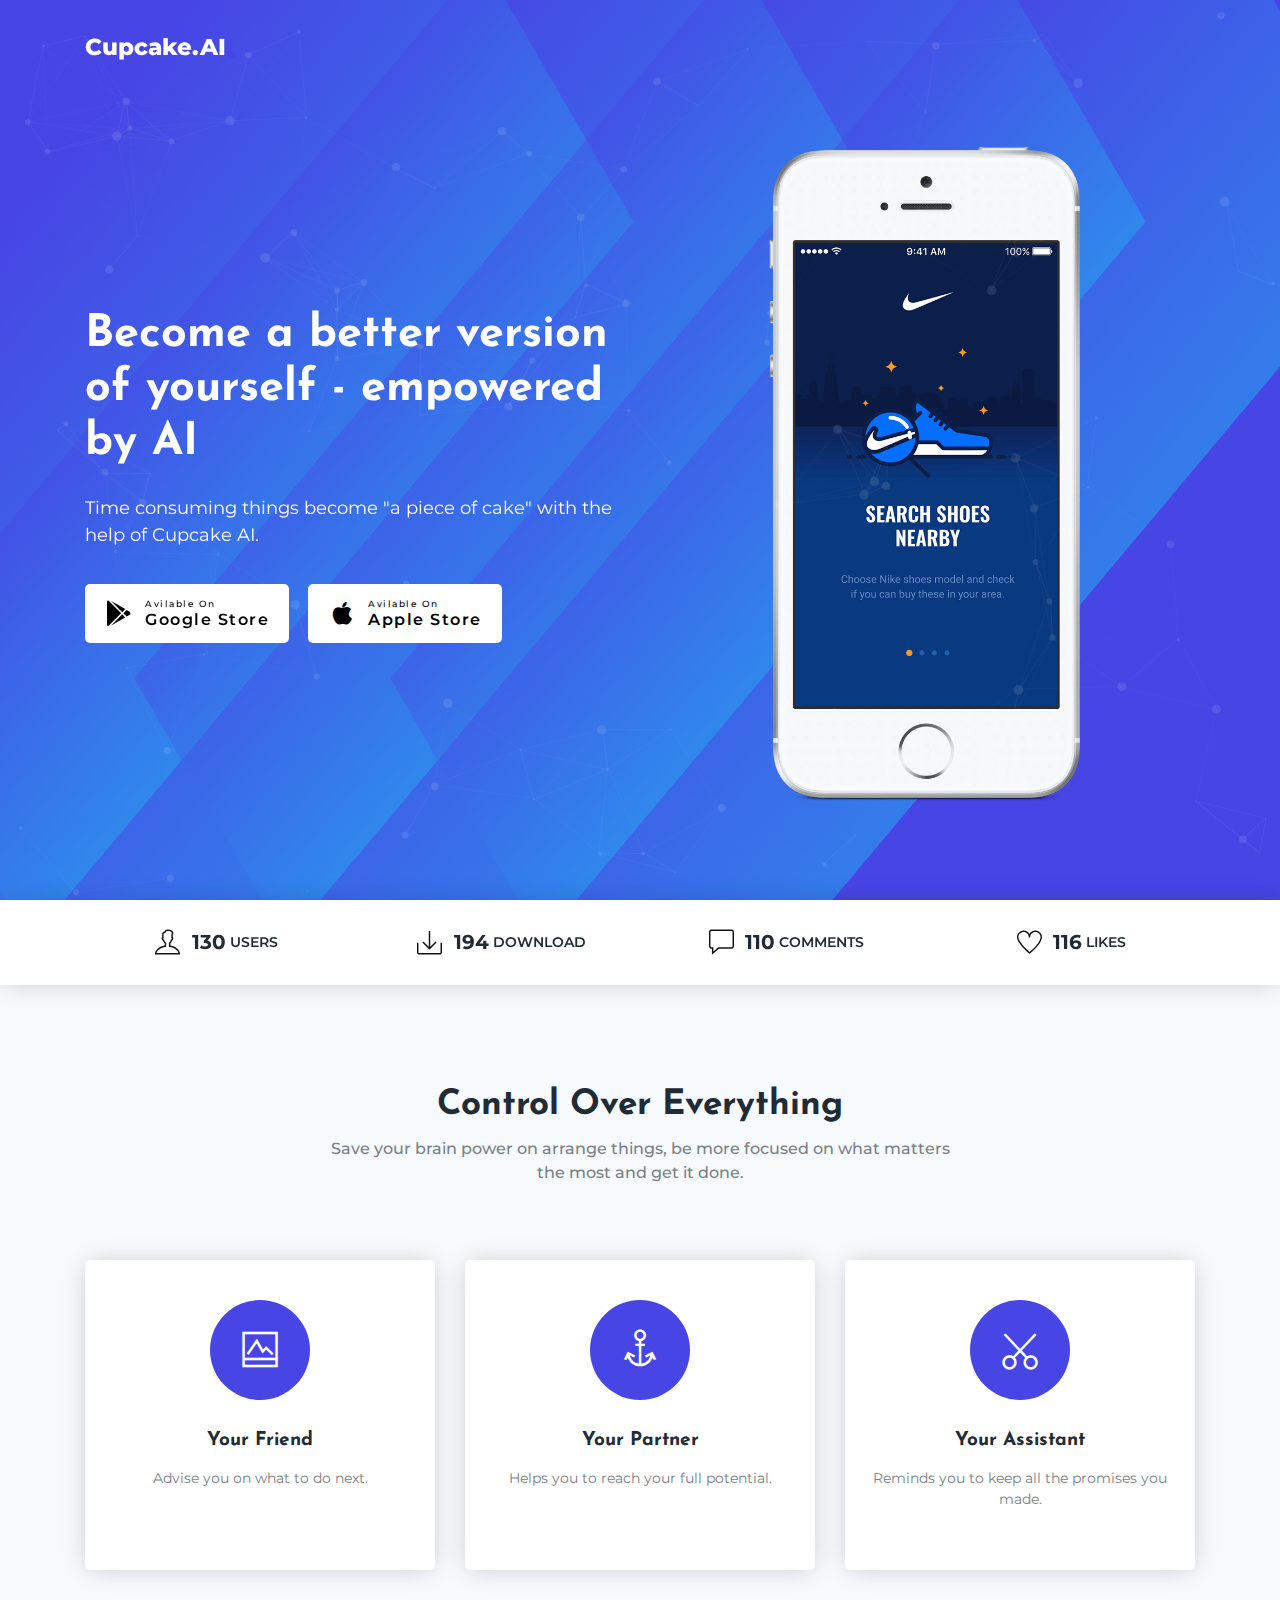
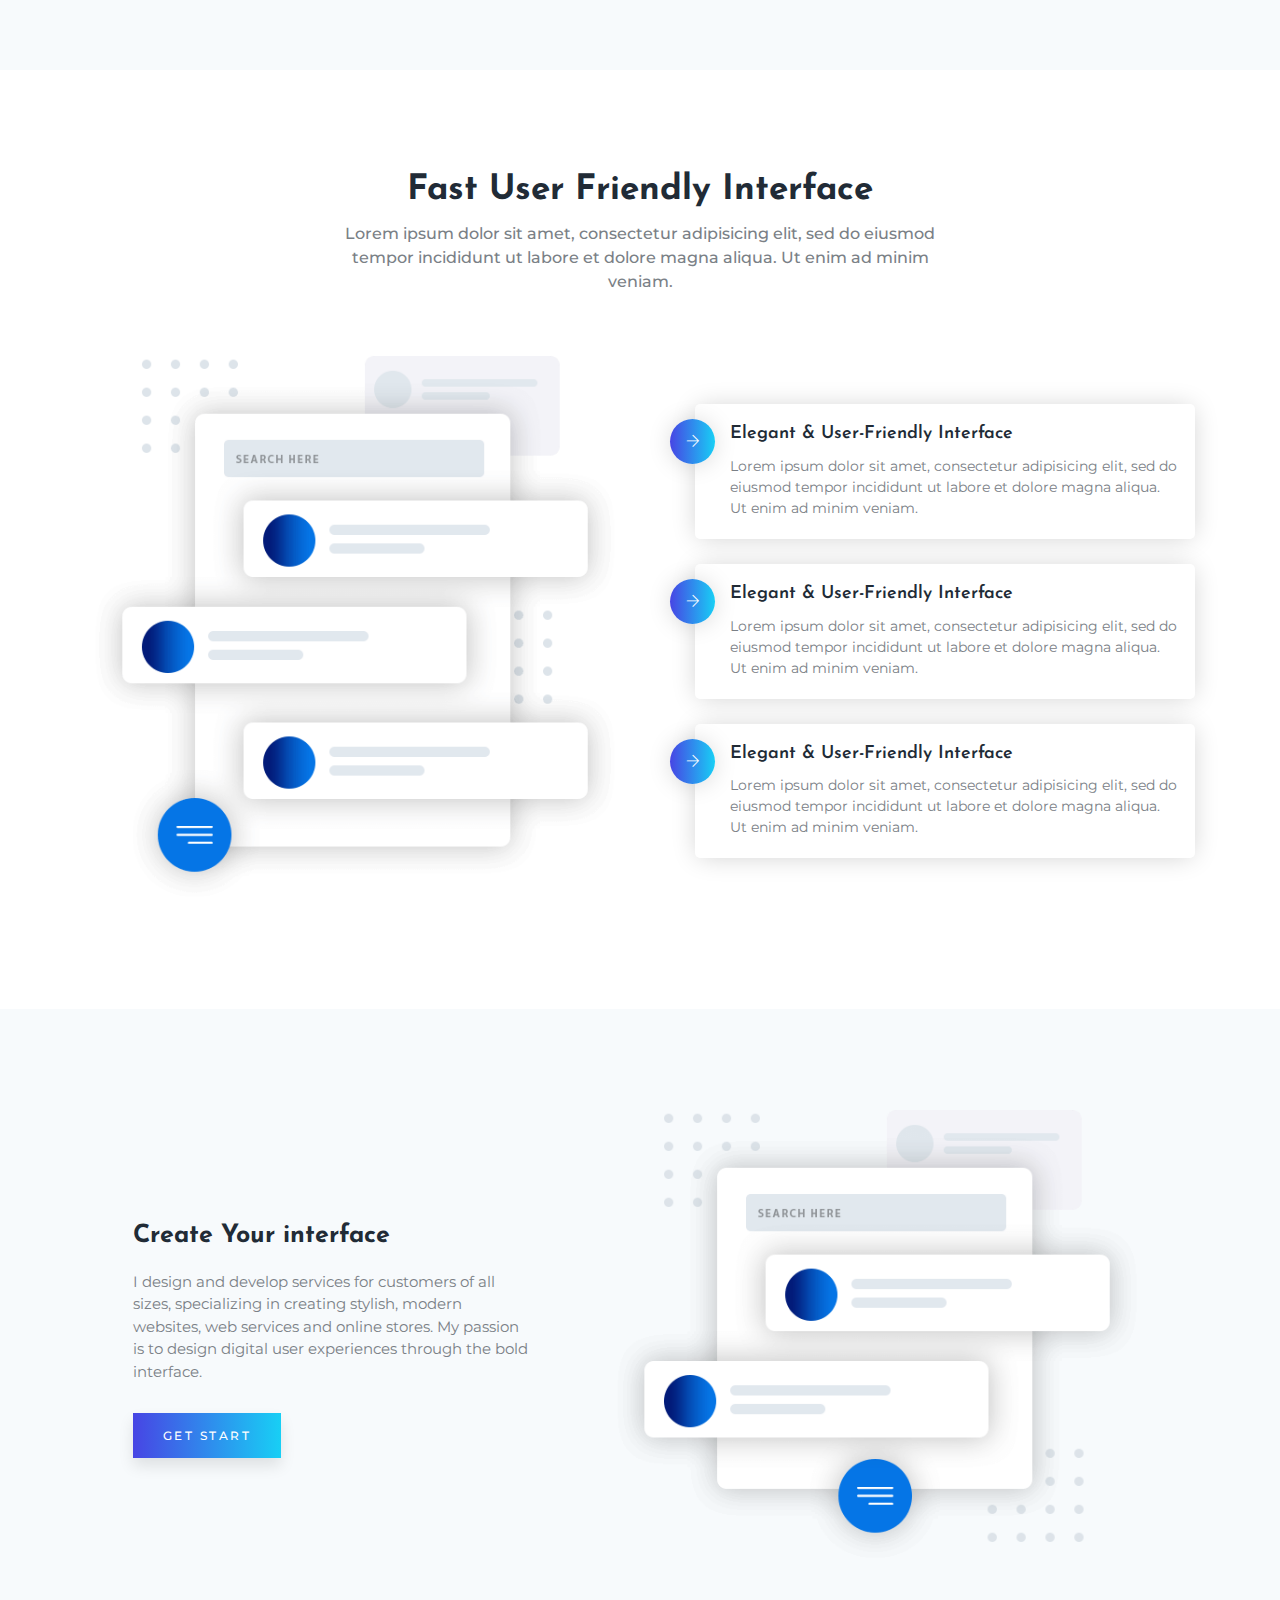
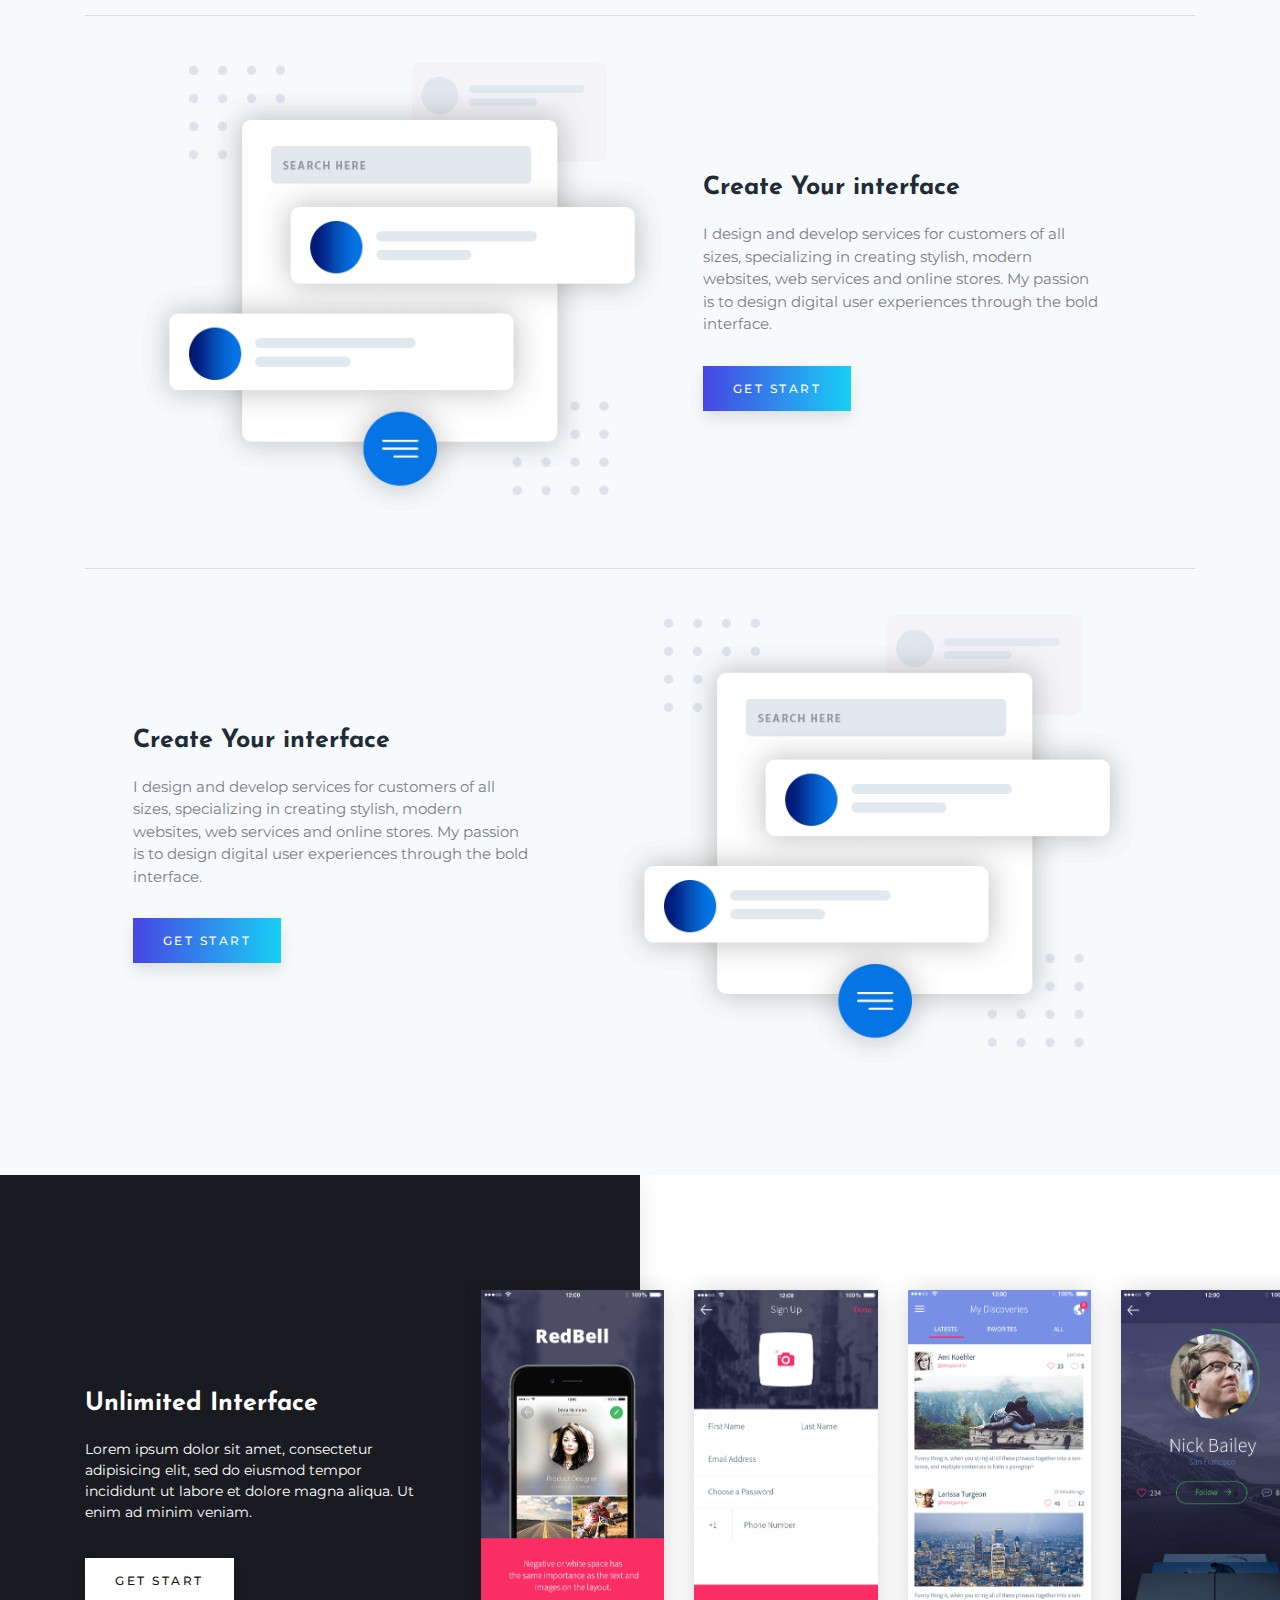
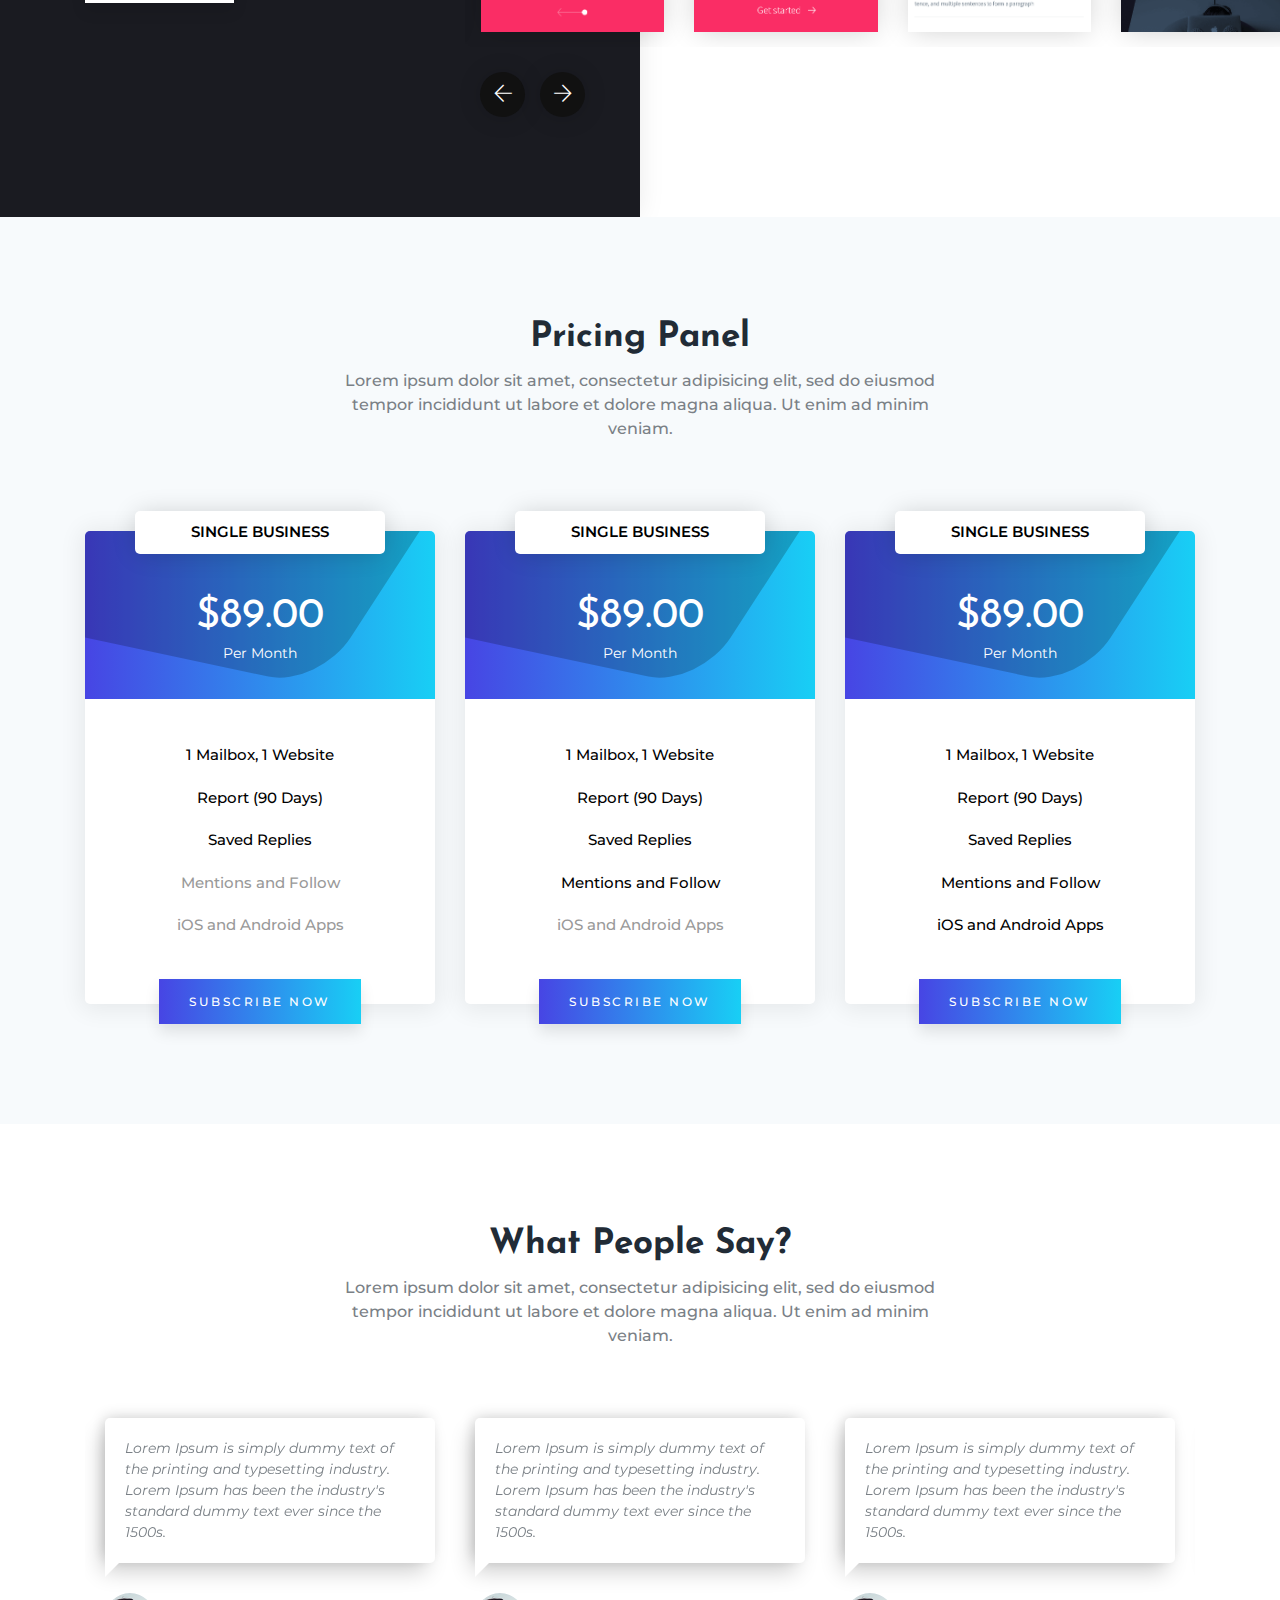
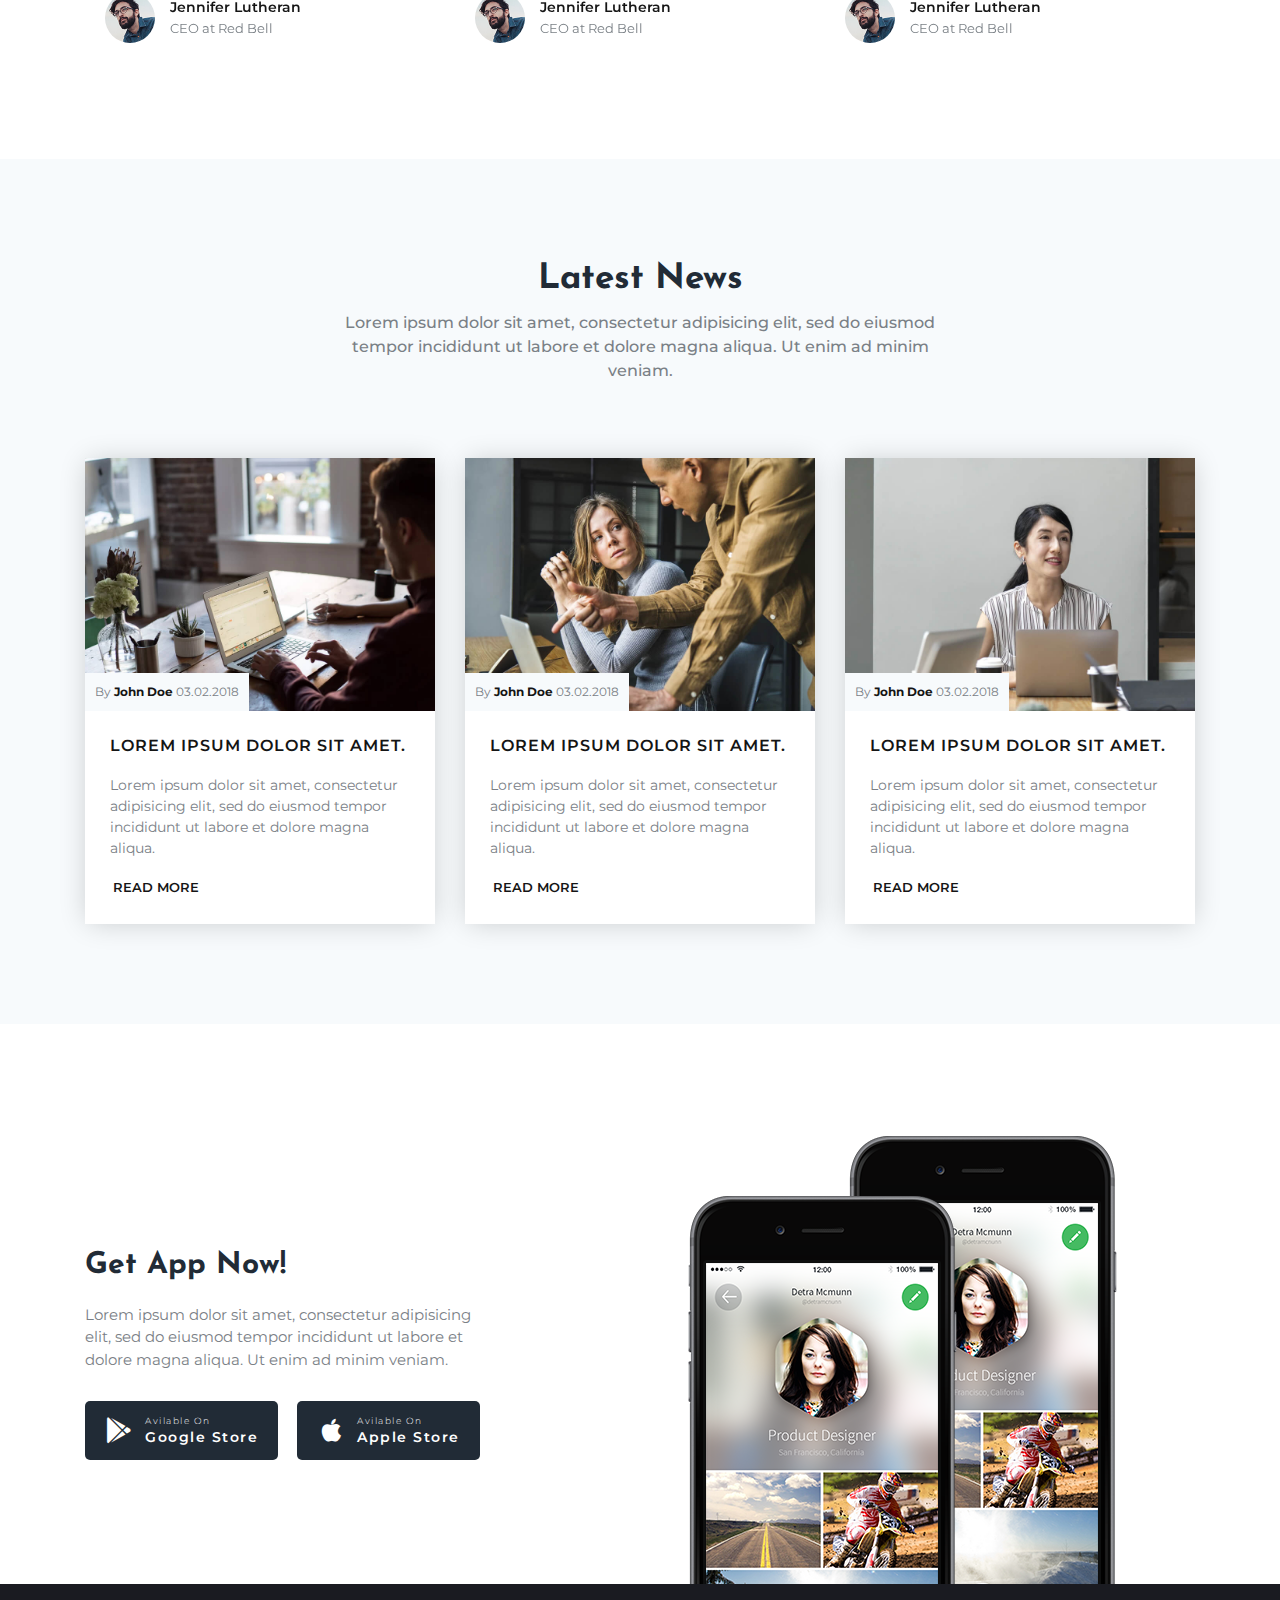
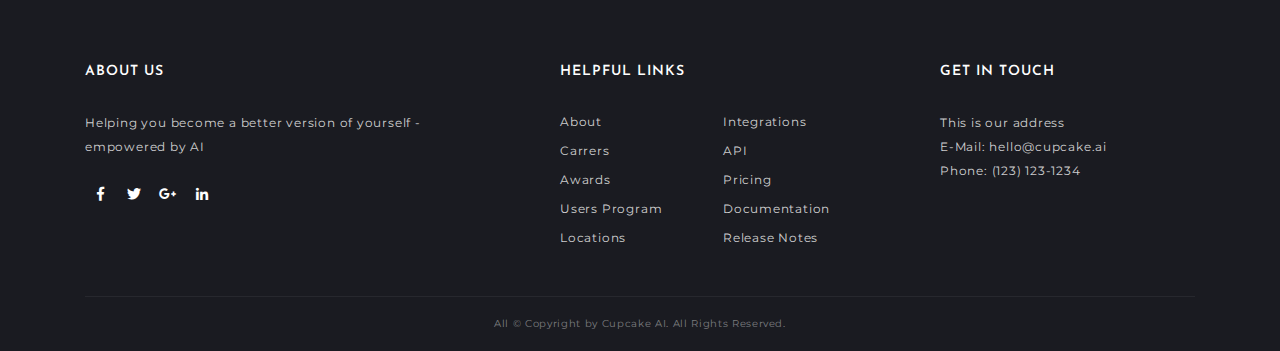
==== commit e77ae07f: "Update index.html" ====
--- a/index.html
+++ b/index.html
@@ -80,7 +80,7 @@
           <div class="col col-md-10 col-lg-7 col-xl-6 p-80px-tb md-p-30px-b sm-p-40px-t">
             <div class="home-text-center theme-after m-50px-t">
               <h1 class="font-alt">Become a better version of yourself - empowered by AI</h1>
-              <p>Lorem ipsum dolor sit amet, consectetur adipisicing elit, sed do eiusmod tempor incididunt ut labore et dolore magna aliqua.</p>
+              <p>Time consuming things become "a piece of cake" with the help of Cupcake AI.</p>
               <div class="app-btn-set">
                 <a href="index.html#" class="g-store store-btn store-btn-white">
                   <i class="fab fa-google-play"></i>
@@ -172,7 +172,7 @@
           <div class="col-12 col-md-10 col-lg-7">
             <div class="section-title text-center">
               <h2 class="font-alt">Control Over Everything</h2>
-              <p>Lorem ipsum dolor sit amet, consectetur adipisicing elit, sed do eiusmod tempor incididunt ut labore et dolore magna aliqua. Ut enim ad minim veniam.</p>
+              <p>Save your brain power on arrange things, be more focused on what matters the most and get it done.</p>
             </div>
           </div>
         </div> <!-- row -->
@@ -183,8 +183,8 @@
             <div class="feature-box-02">
               <i class="icon theme-bg ti-image"></i>
               <div class="feature-content">
-                <h5 class="font-alt">Awesome Design</h5>
-                <p>Lorem ipsum dolor sit amet, consectetur adipisicing elit, sed do eiusmod tempor incididunt ut labore.</p>
+                <h5 class="font-alt">Your Friend</h5>
+                <p>Advise you on what to do next.</p>
               </div>
             </div> <!-- feature-box-02 -->
           </div> <!-- col -->
@@ -193,8 +193,8 @@
             <div class="feature-box-02">
               <i class="icon theme-bg ti-anchor"></i>
               <div class="feature-content">
-                <h5 class="font-alt">Data Safety</h5>
-                <p>Lorem ipsum dolor sit amet, consectetur adipisicing elit, sed do eiusmod tempor incididunt ut labore.</p>
+                <h5 class="font-alt">Your Partner</h5>
+                <p>Helps you to reach your full potential.</p>
               </div>
             </div> <!-- feature-box-02 -->
           </div> <!-- col -->
@@ -203,8 +203,8 @@
             <div class="feature-box-02">
               <i class="icon theme-bg ti-cut"></i>
               <div class="feature-content">
-                <h5 class="font-alt">Optimizized Data</h5>
-                <p>Lorem ipsum dolor sit amet, consectetur adipisicing elit, sed do eiusmod tempor incididunt ut labore.</p>
+                <h5 class="font-alt">Your Assistant</h5>
+                <p>Reminds you to keep all the promises you made.</p>
               </div>
             </div> <!-- feature-box-02 -->
           </div> <!-- col -->
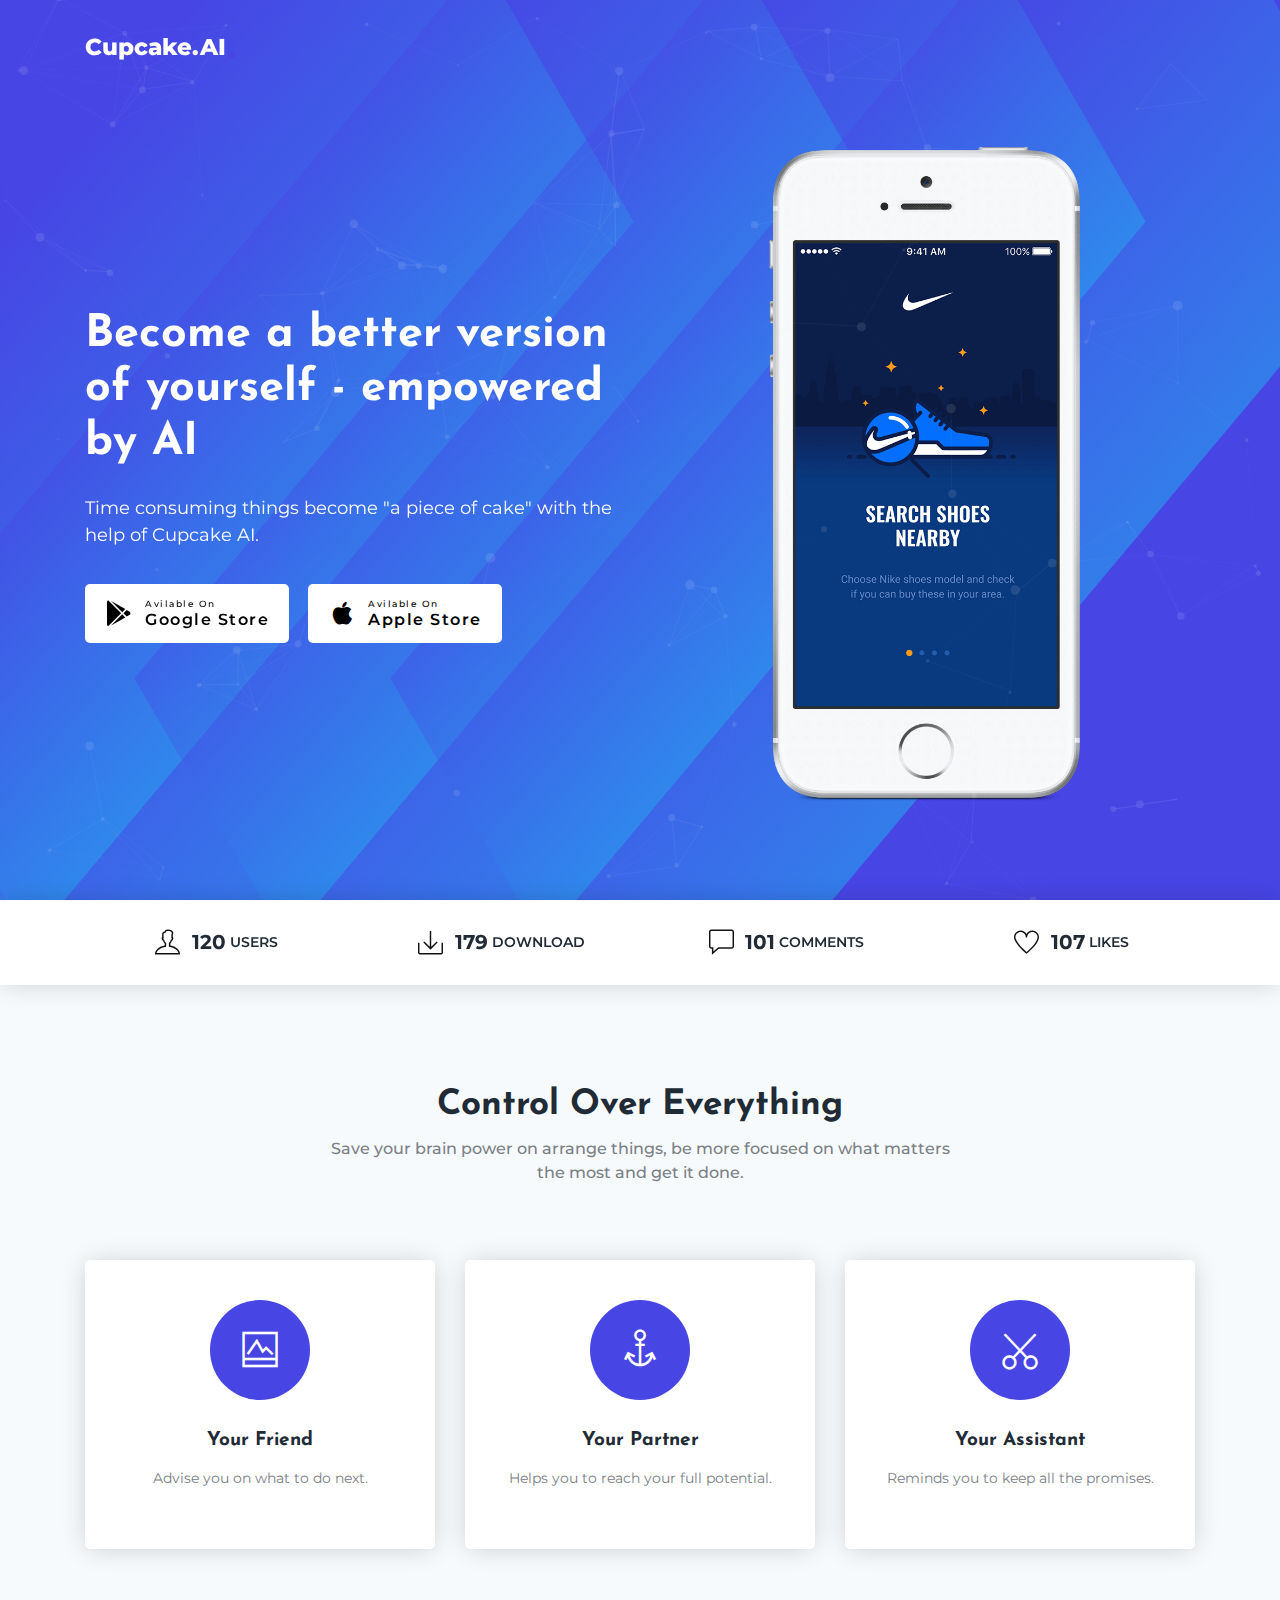
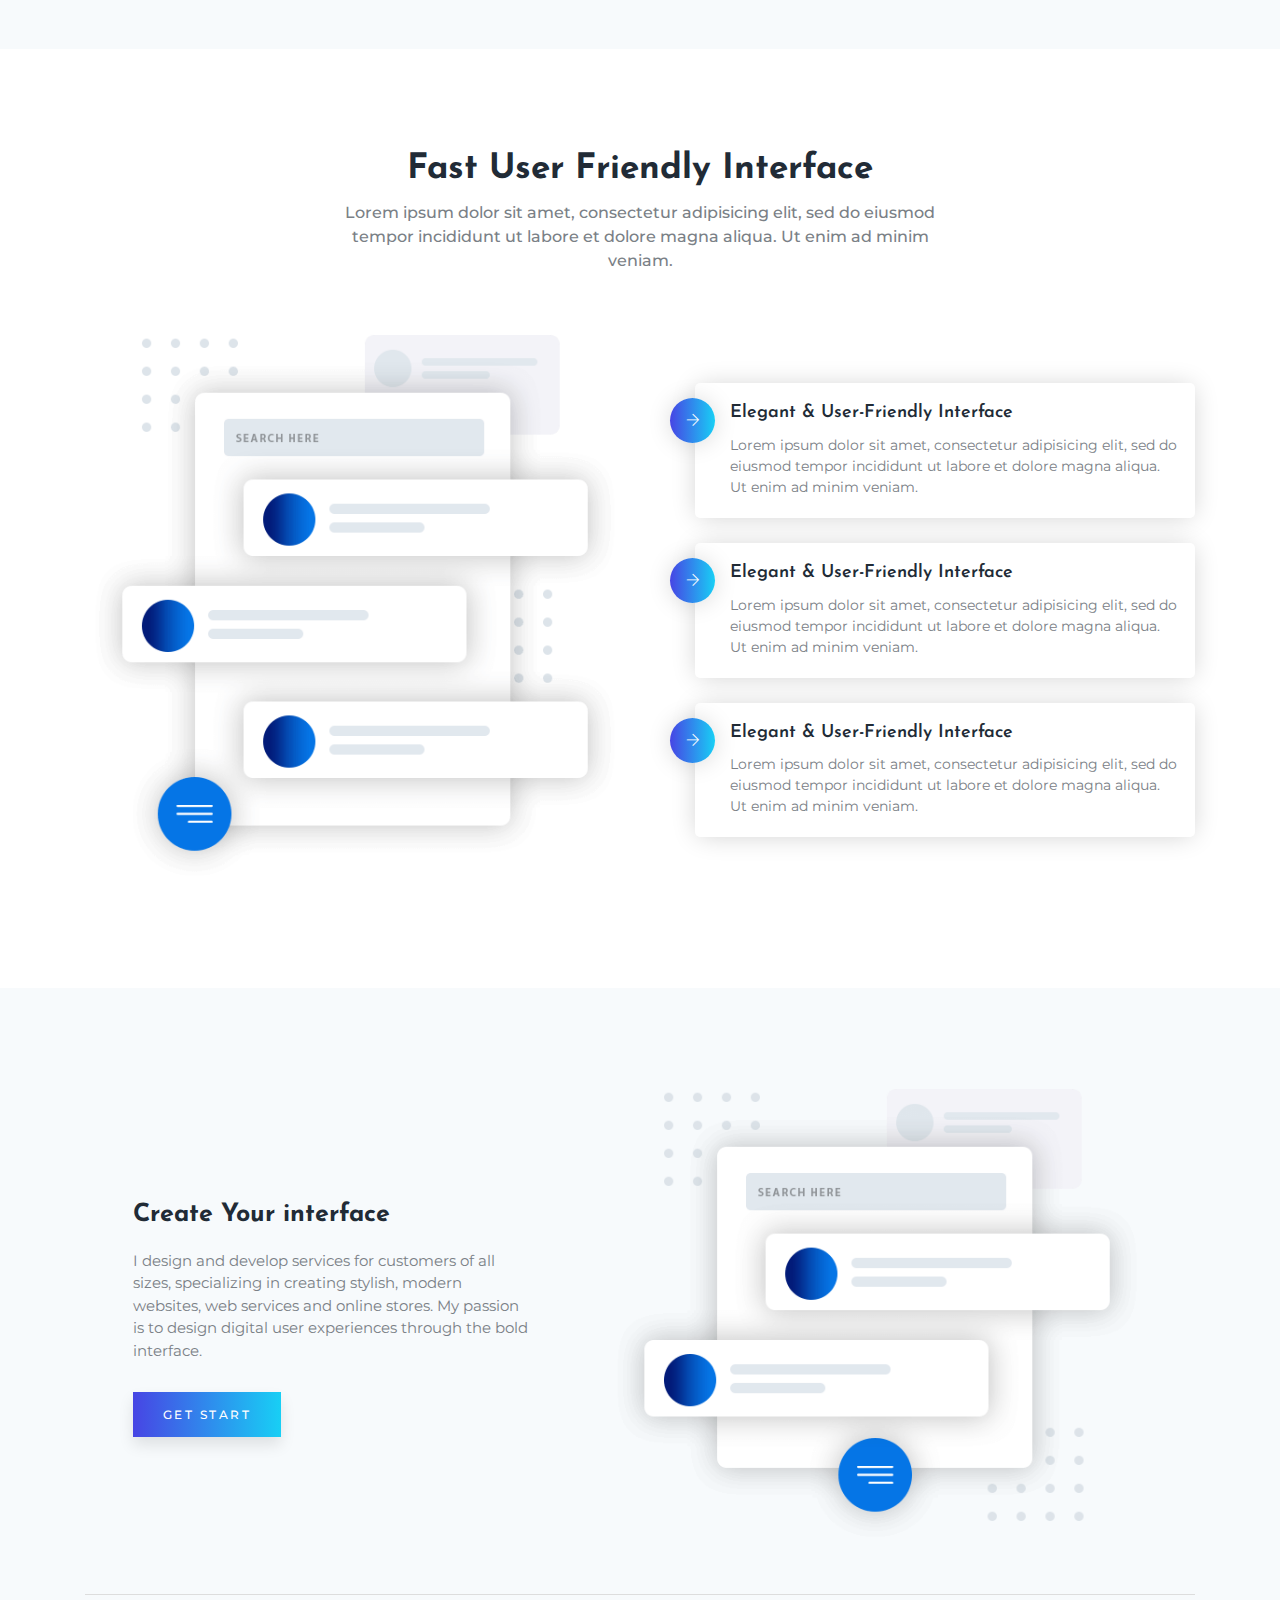
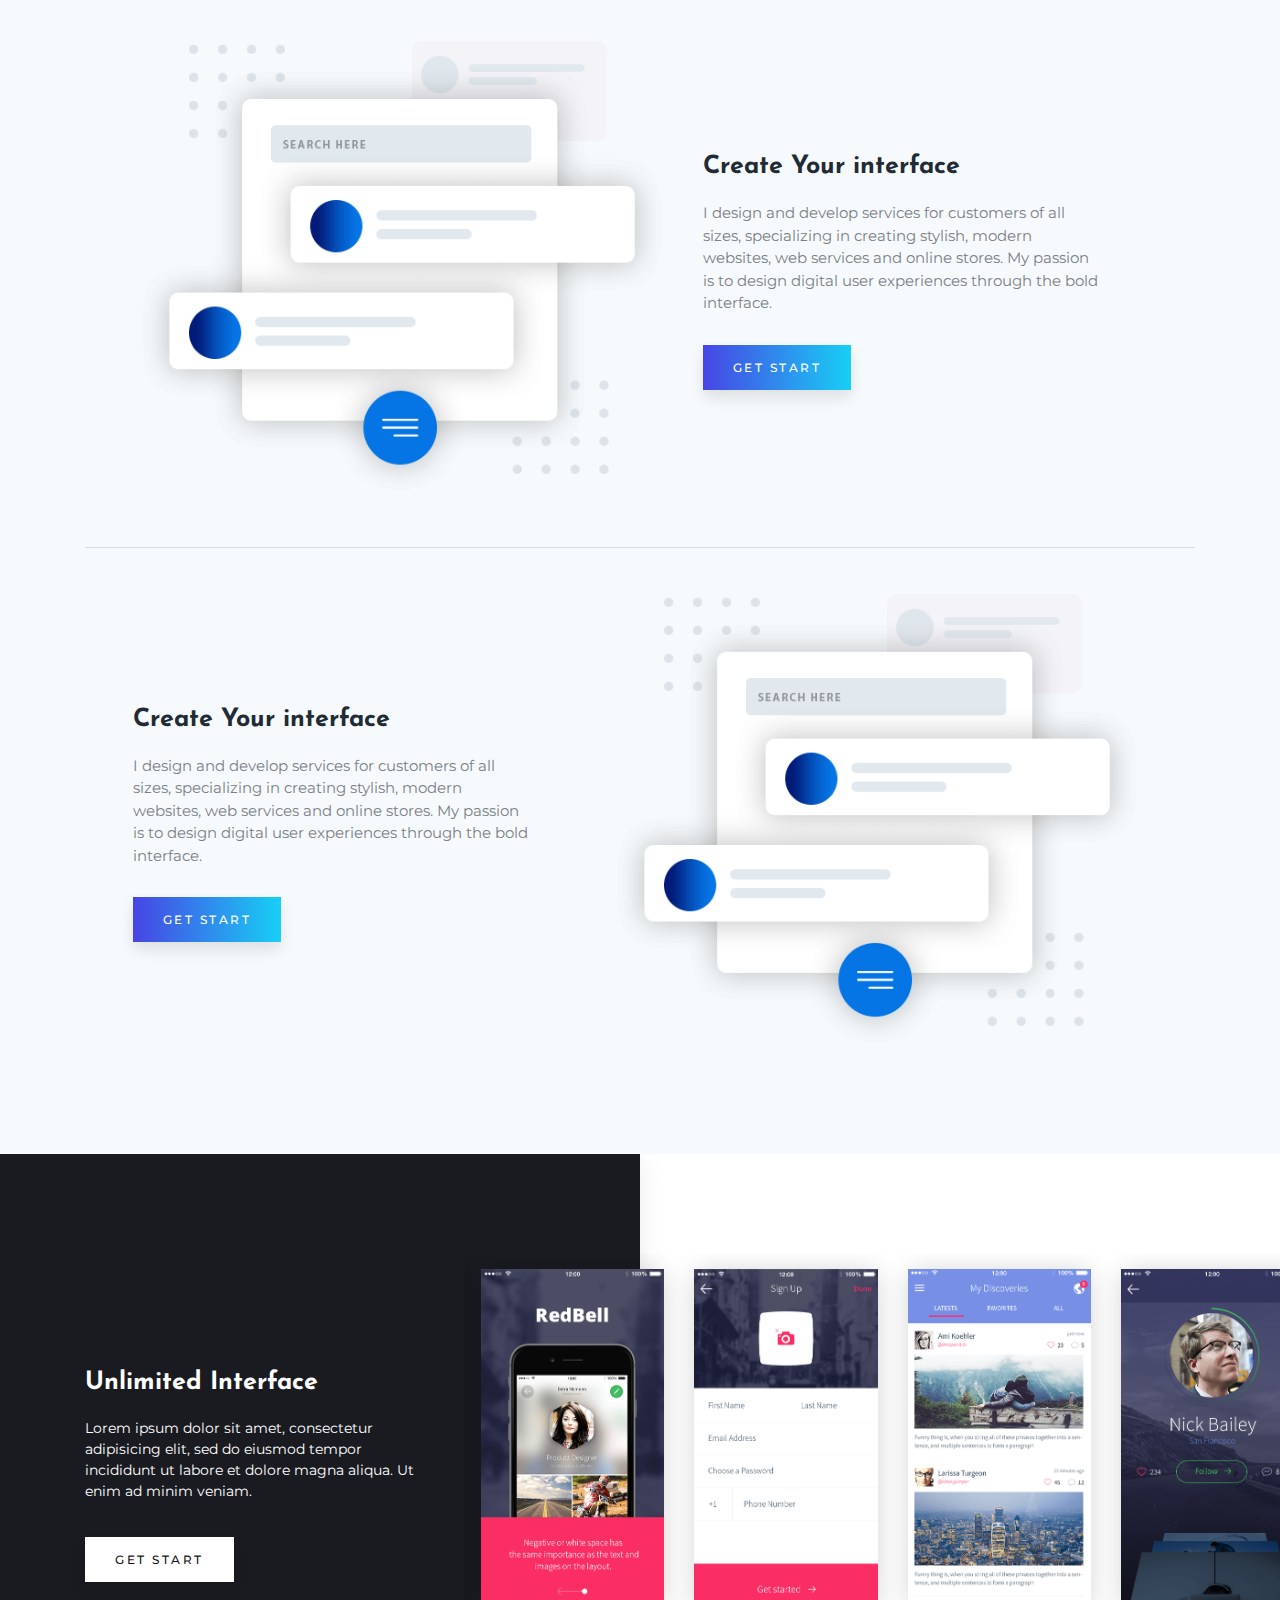
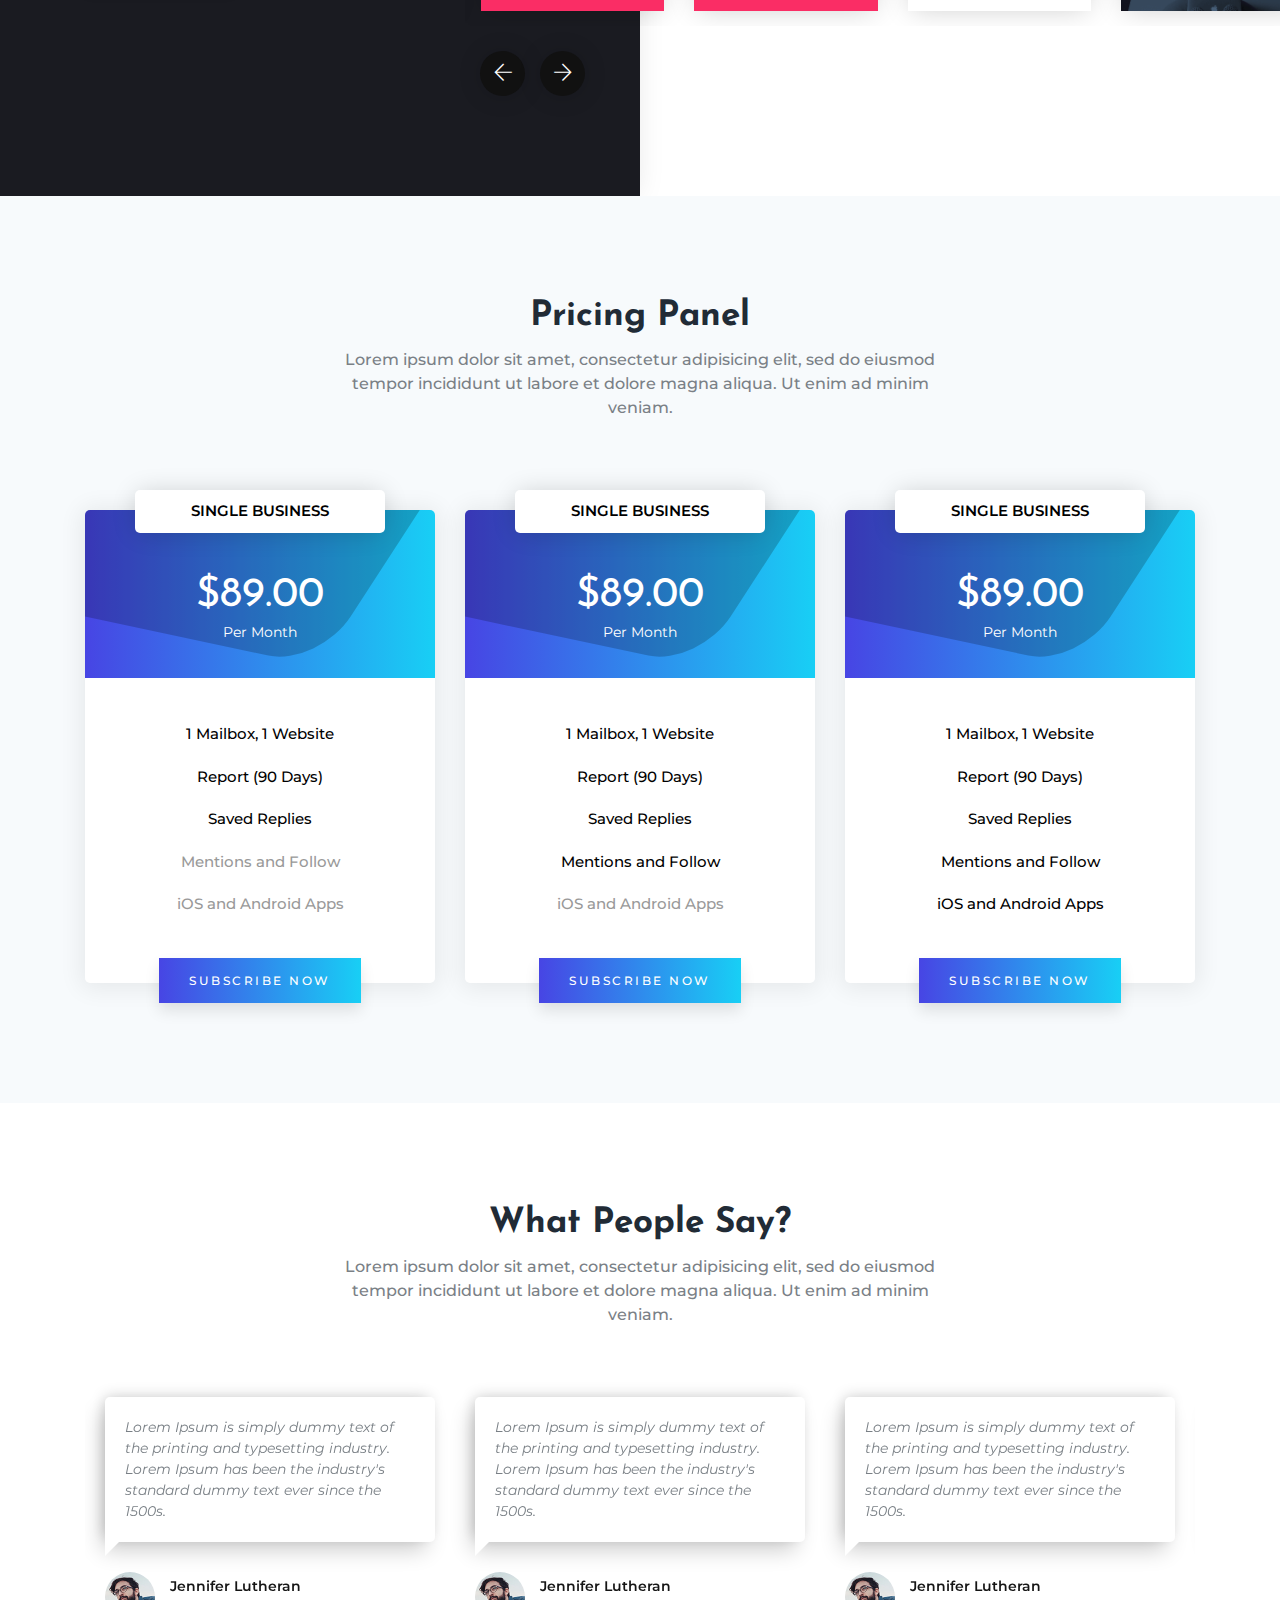
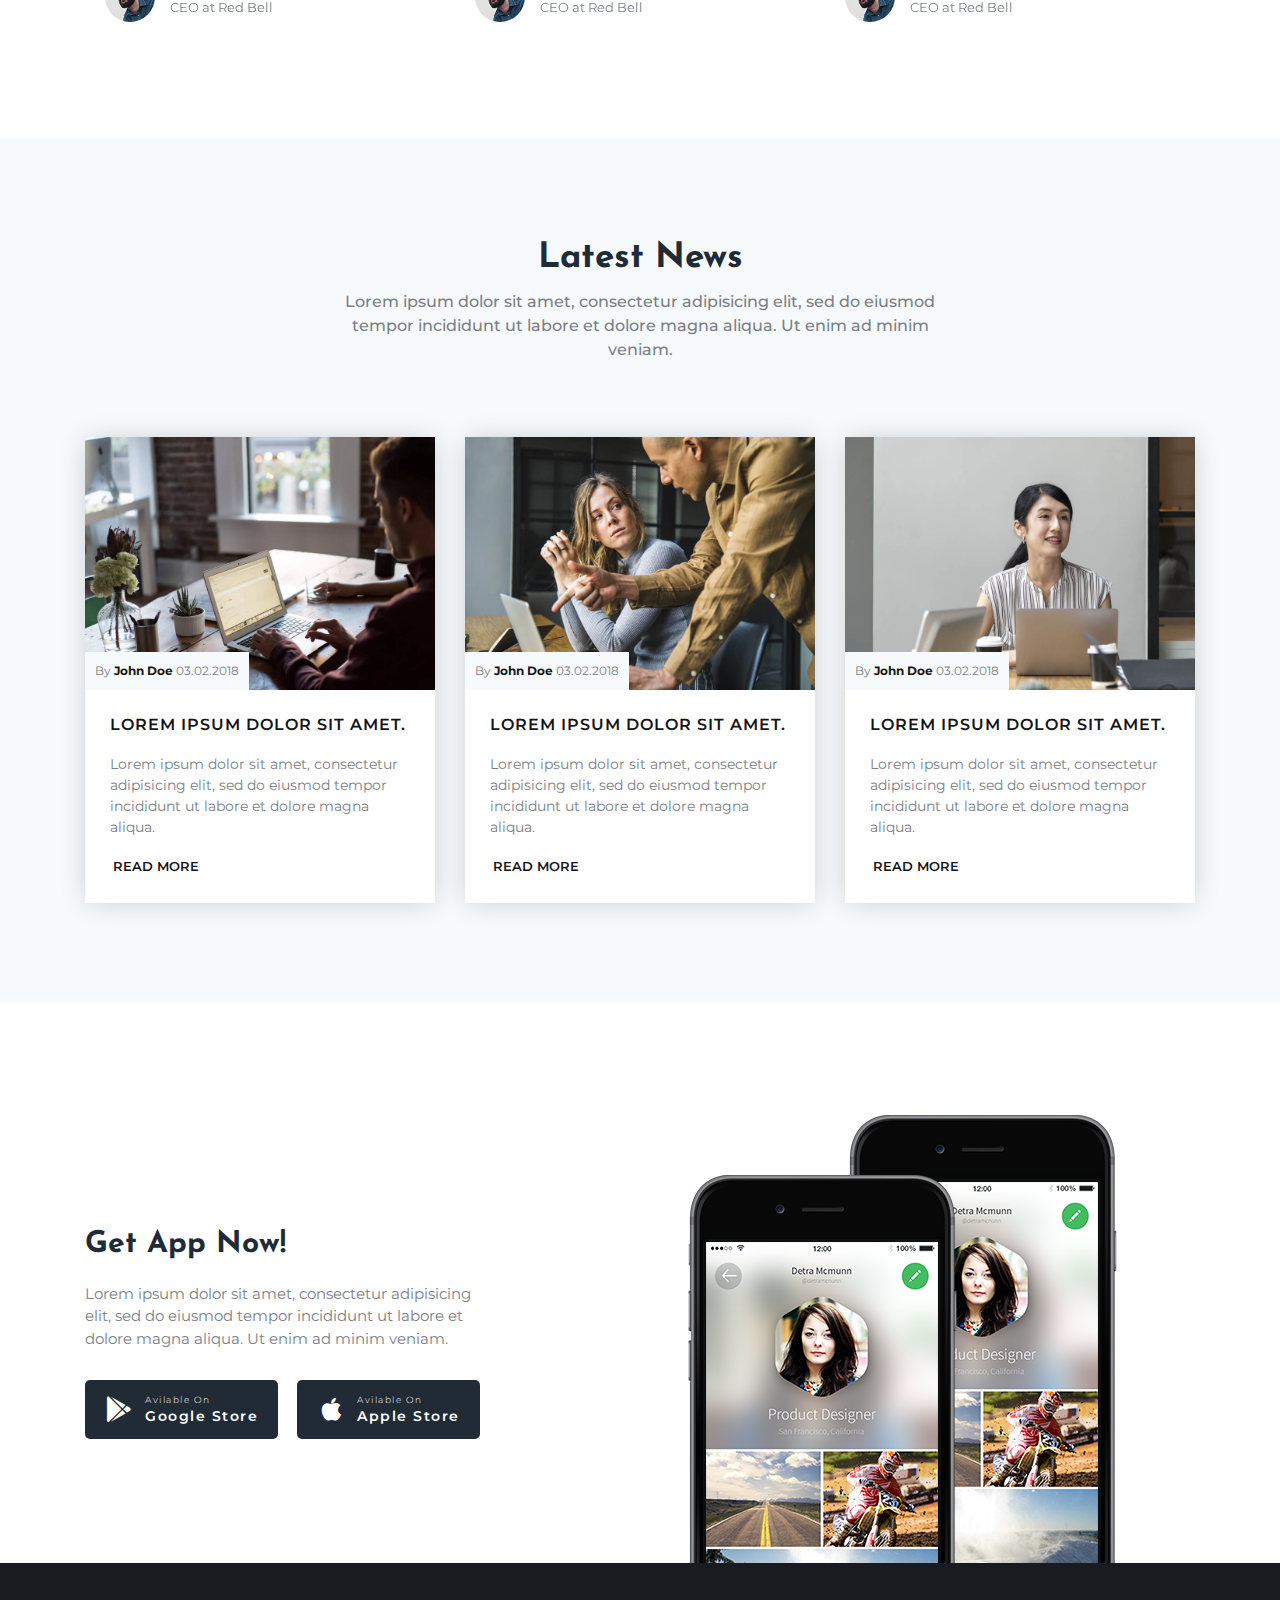
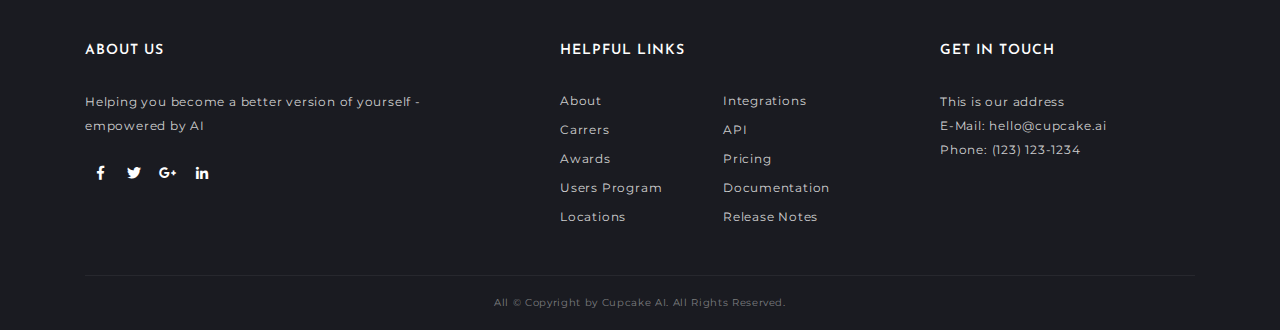
==== commit 2bd2748a: "Update index.html" ====
--- a/index.html
+++ b/index.html
@@ -204,7 +204,7 @@
               <i class="icon theme-bg ti-cut"></i>
               <div class="feature-content">
                 <h5 class="font-alt">Your Assistant</h5>
-                <p>Reminds you to keep all the promises you made.</p>
+                <p>Reminds you to keep all the promises.</p>
               </div>
             </div> <!-- feature-box-02 -->
           </div> <!-- col -->
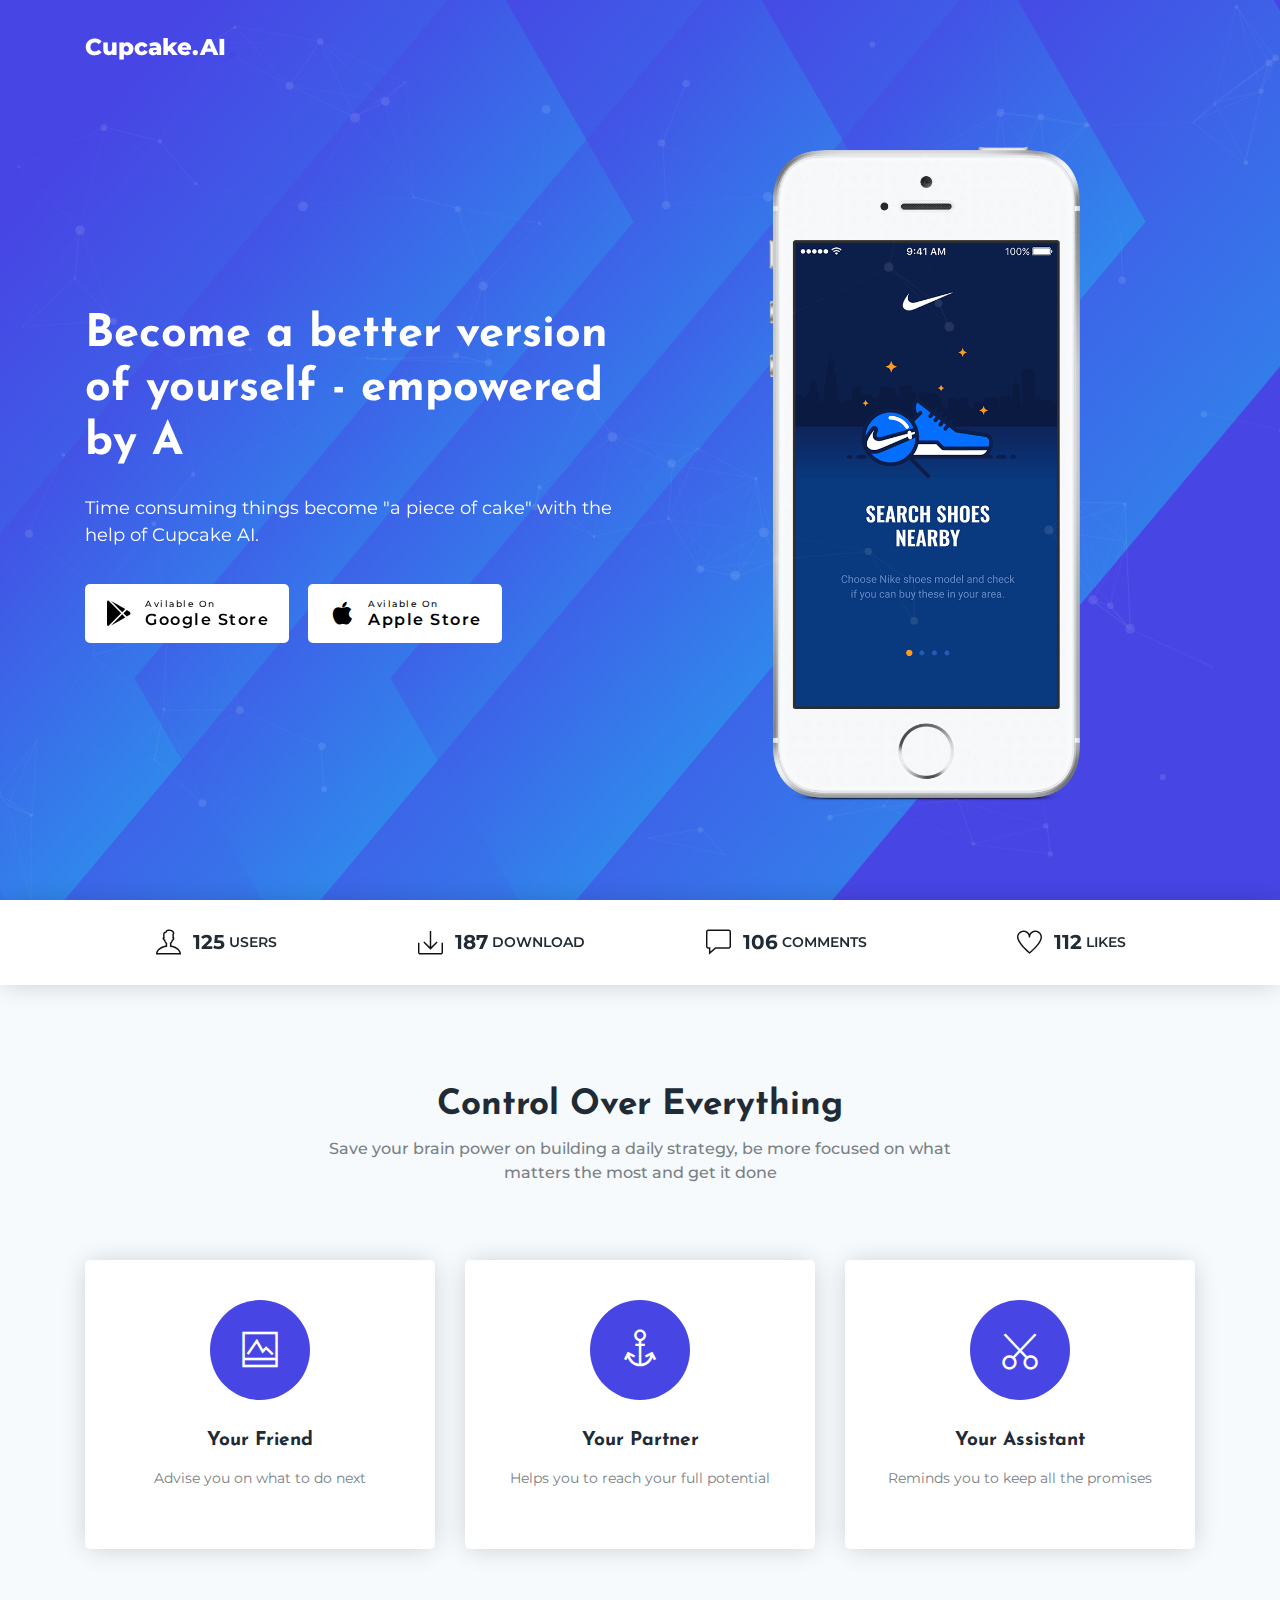
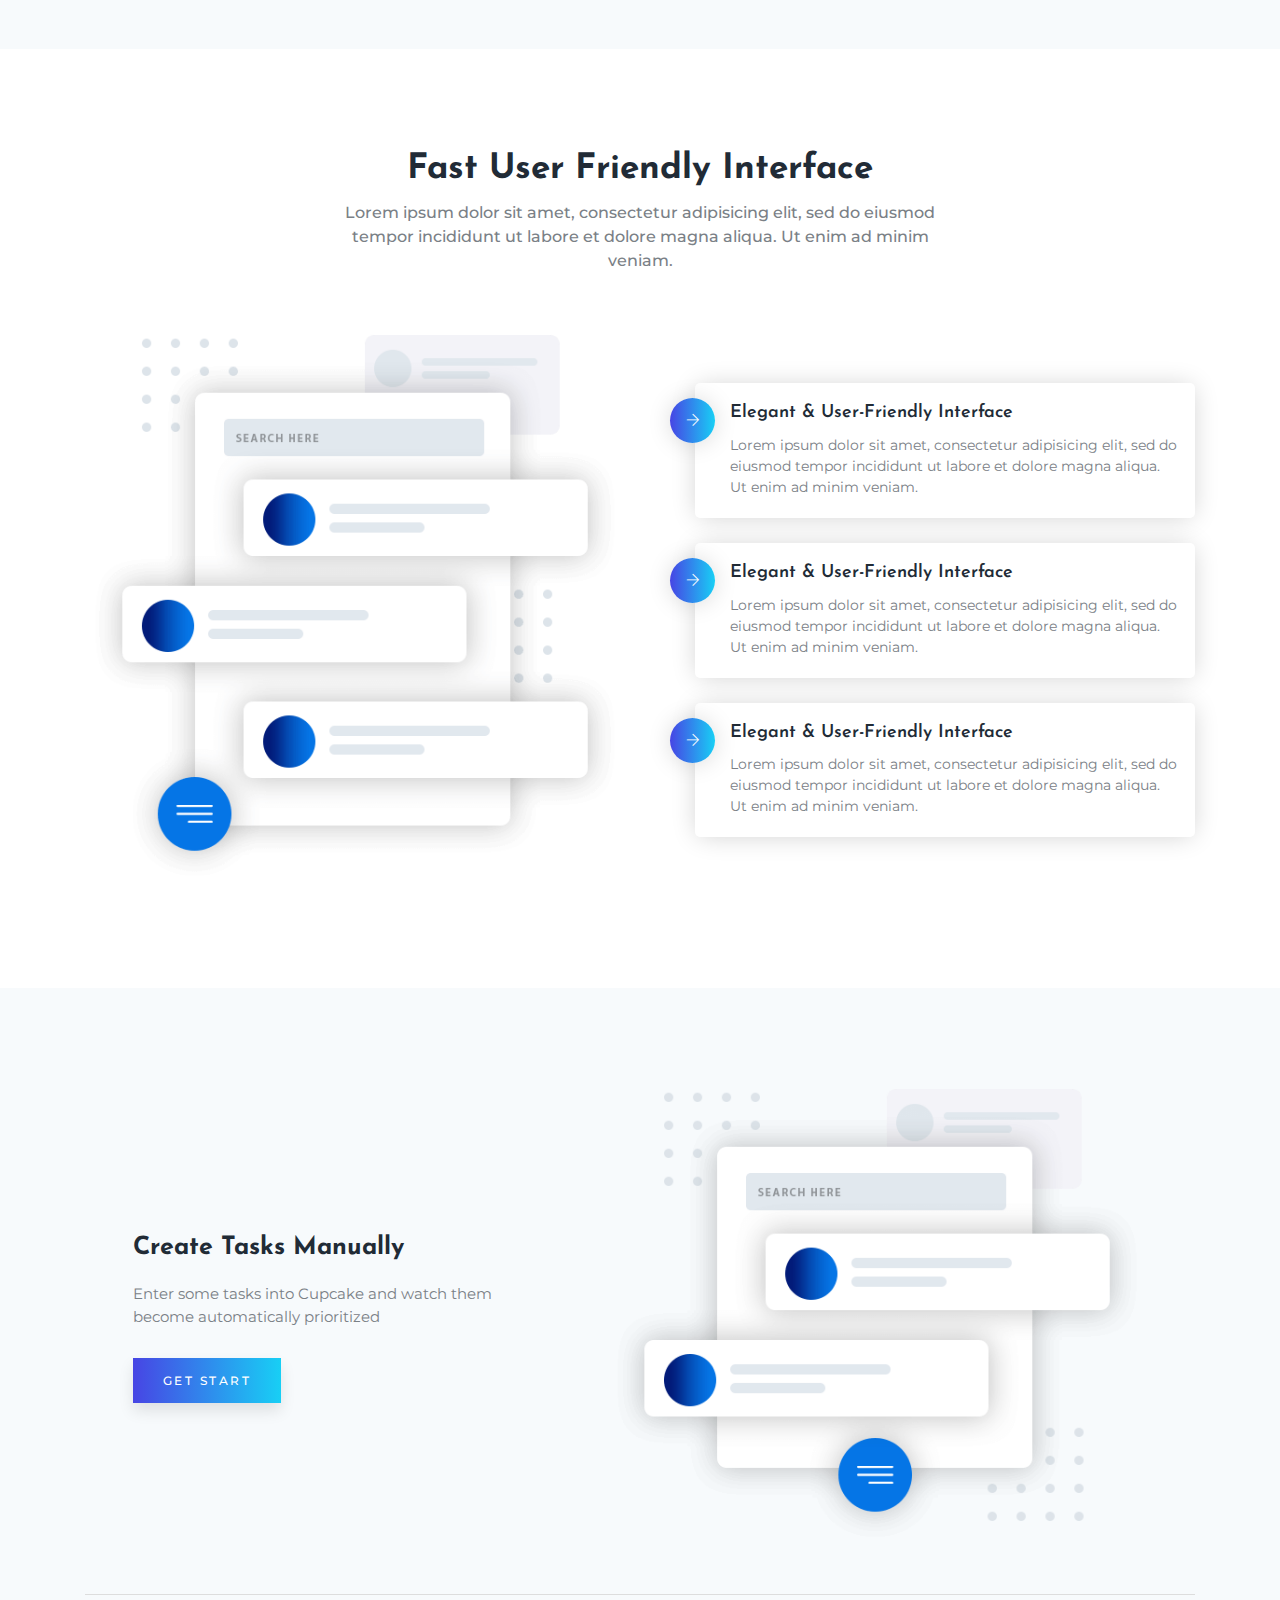
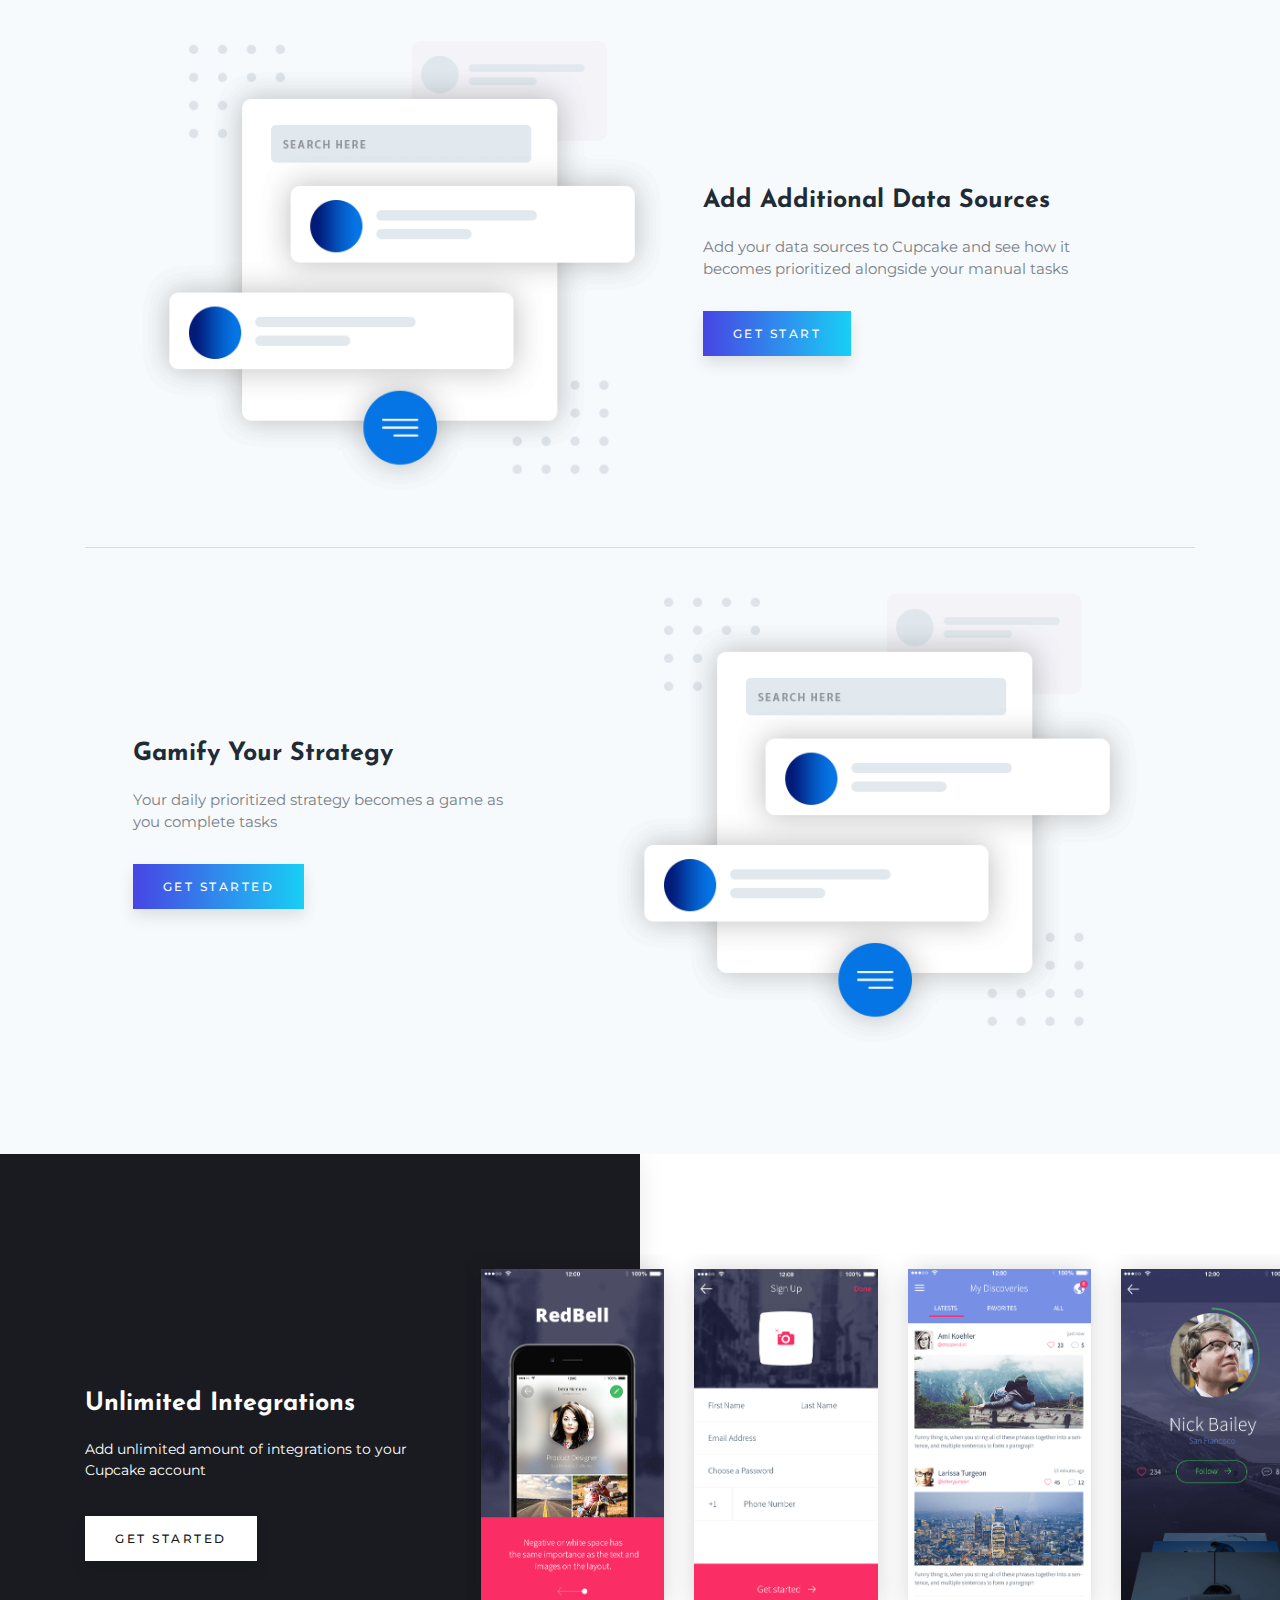
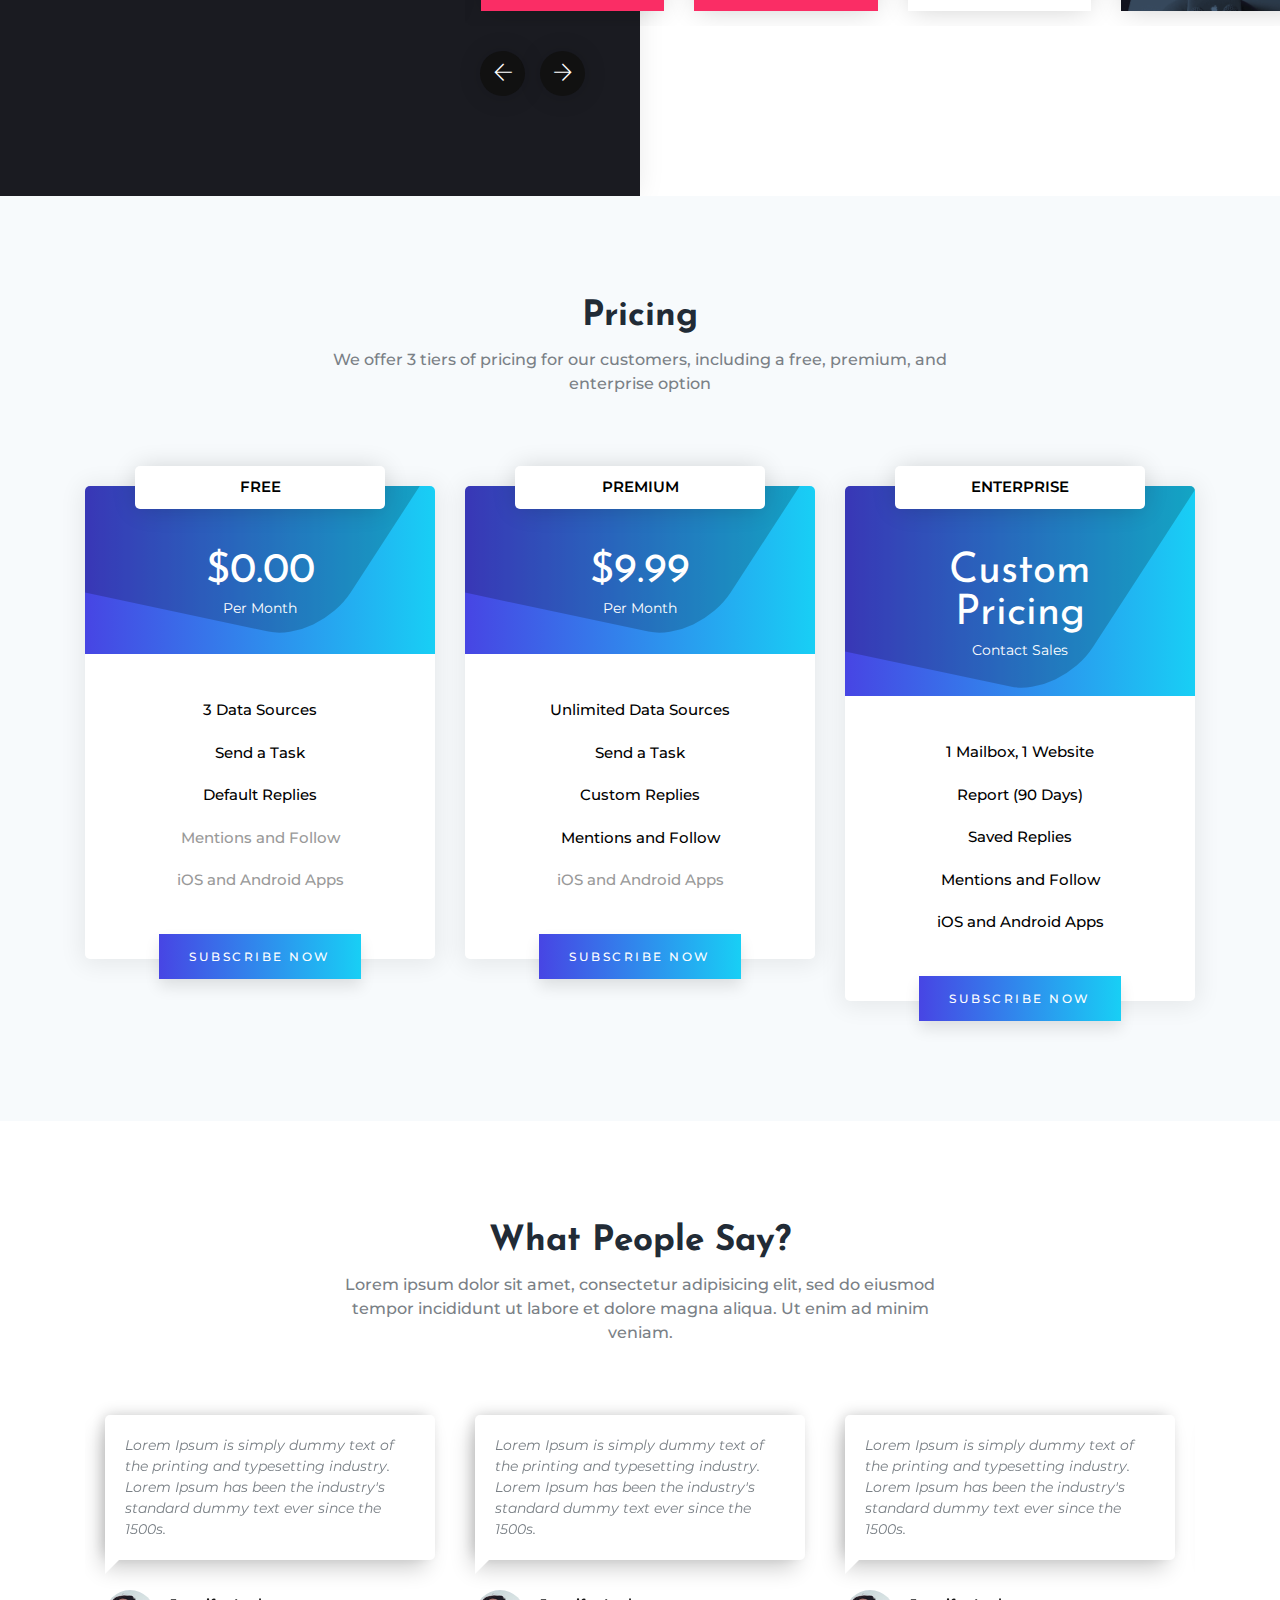
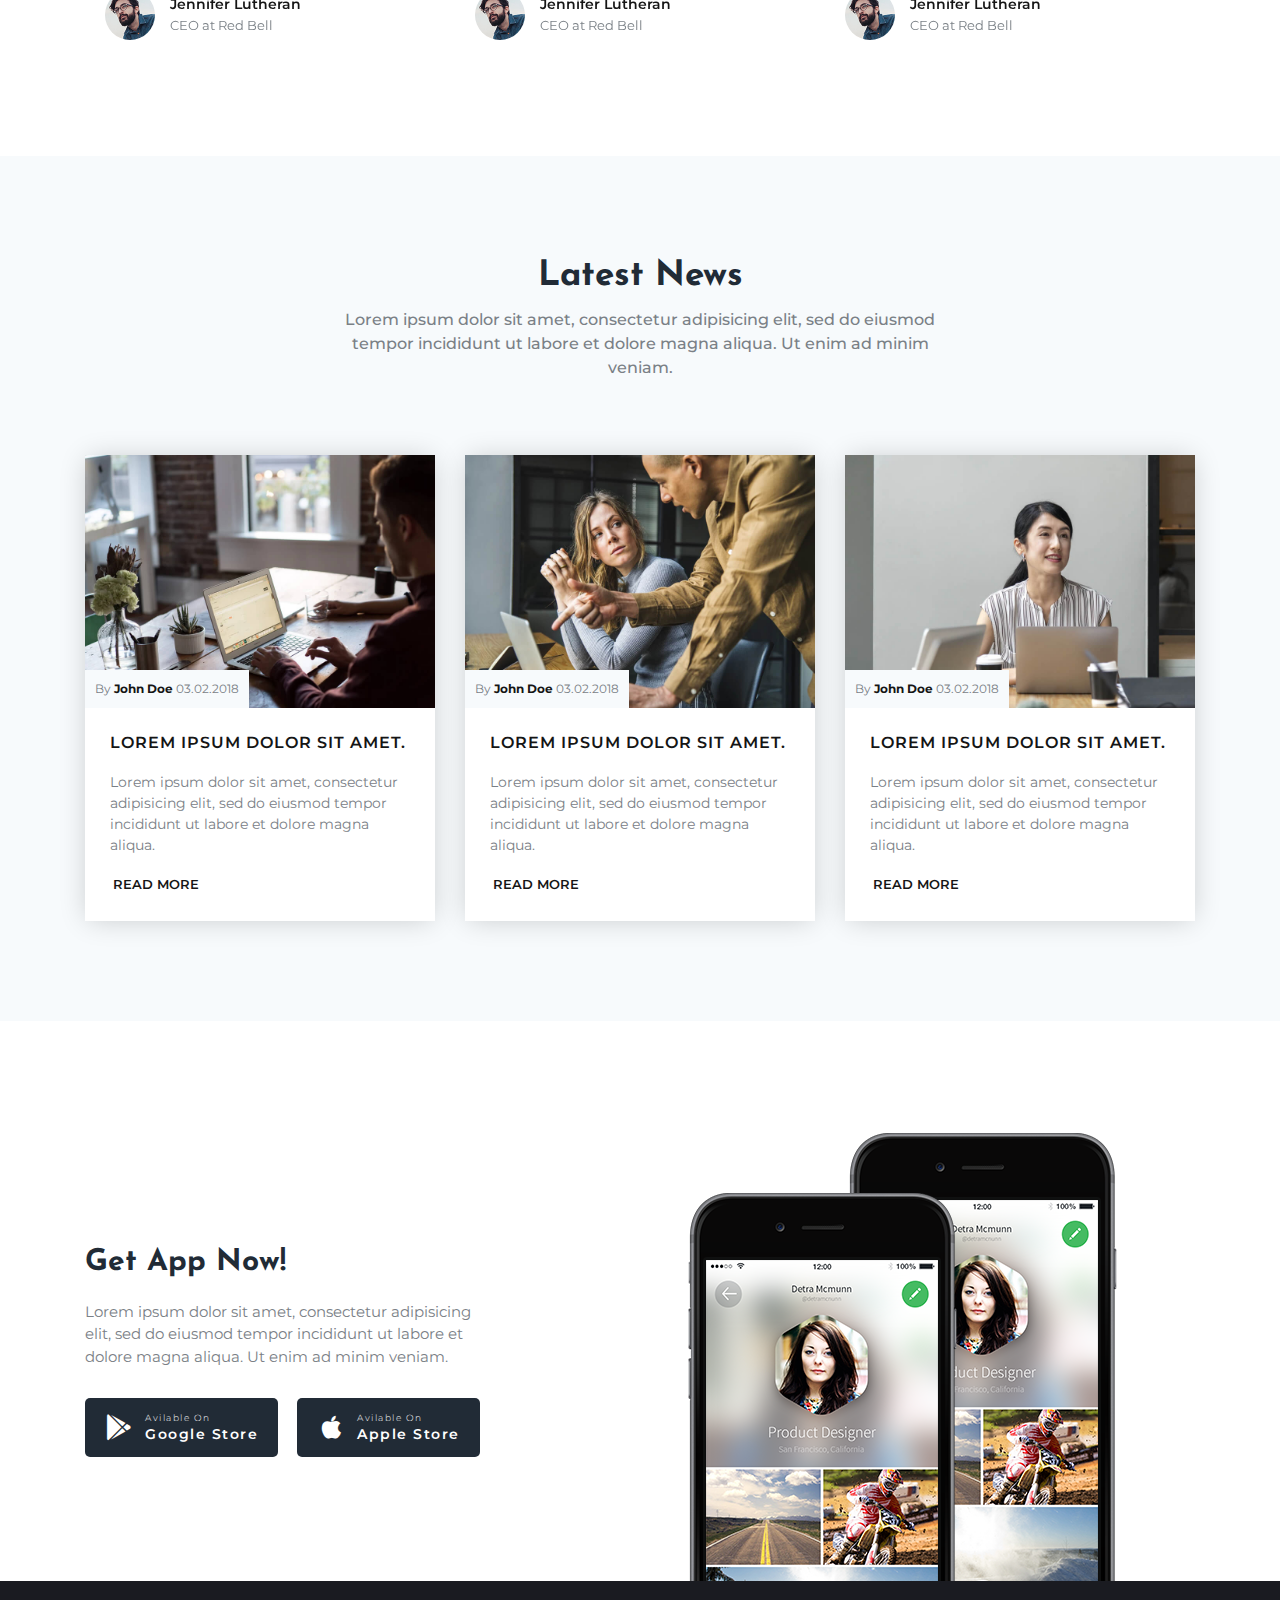
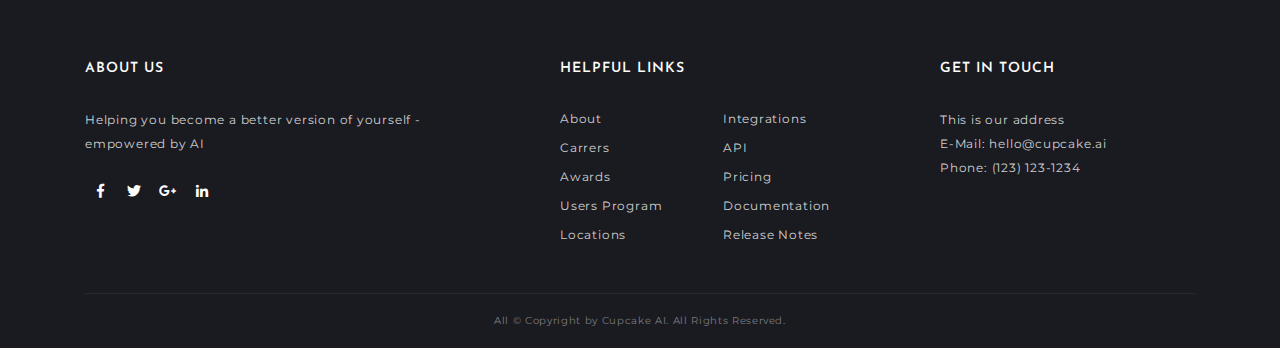
==== commit df84b3e0: "new updates" ====
--- a/index.html
+++ b/index.html
@@ -7,7 +7,7 @@
   <meta name="viewport" content="width=device-width, initial-scale=1, shrink-to-fit=no">
 
   <!-- Page Title -->
-  <title>Cupcake AI | Become a better version of yourself - empowered by AI</title>
+  <title>Cupcake AI | Actionable Intelligence</title>
   <!-- / -->
 
   <!---Font Icon-->
@@ -79,7 +79,7 @@
         <div class="row full-screen align-items-center justify-content-center">
           <div class="col col-md-10 col-lg-7 col-xl-6 p-80px-tb md-p-30px-b sm-p-40px-t">
             <div class="home-text-center theme-after m-50px-t">
-              <h1 class="font-alt">Become a better version of yourself - empowered by AI</h1>
+              <h1 class="font-alt">Become a better version of yourself - empowered by A</h1>
               <p>Time consuming things become "a piece of cake" with the help of Cupcake AI.</p>
               <div class="app-btn-set">
                 <a href="index.html#" class="g-store store-btn store-btn-white">
@@ -172,7 +172,7 @@
           <div class="col-12 col-md-10 col-lg-7">
             <div class="section-title text-center">
               <h2 class="font-alt">Control Over Everything</h2>
-              <p>Save your brain power on arrange things, be more focused on what matters the most and get it done.</p>
+              <p>Save your brain power on building a daily strategy, be more focused on what matters the most and get it done</p>
             </div>
           </div>
         </div> <!-- row -->
@@ -184,7 +184,7 @@
               <i class="icon theme-bg ti-image"></i>
               <div class="feature-content">
                 <h5 class="font-alt">Your Friend</h5>
-                <p>Advise you on what to do next.</p>
+                <p>Advise you on what to do next</p>
               </div>
             </div> <!-- feature-box-02 -->
           </div> <!-- col -->
@@ -194,7 +194,7 @@
               <i class="icon theme-bg ti-anchor"></i>
               <div class="feature-content">
                 <h5 class="font-alt">Your Partner</h5>
-                <p>Helps you to reach your full potential.</p>
+                <p>Helps you to reach your full potential</p>
               </div>
             </div> <!-- feature-box-02 -->
           </div> <!-- col -->
@@ -204,7 +204,7 @@
               <i class="icon theme-bg ti-cut"></i>
               <div class="feature-content">
                 <h5 class="font-alt">Your Assistant</h5>
-                <p>Reminds you to keep all the promises.</p>
+                <p>Reminds you to keep all the promises</p>
               </div>
             </div> <!-- feature-box-02 -->
           </div> <!-- col -->
@@ -267,8 +267,8 @@
         <div class="row align-items-center justify-content-center">
           <div class="col-md-5 sm-m-30px-b">
             <div class="feature-box-03">
-              <h4 class="font-alt">Create Your interface</h4>
-              <p>I design and develop services for customers of all sizes, specializing in creating stylish, modern websites, web services and online stores. My passion is to design digital user experiences through the bold interface.</p>
+              <h4 class="font-alt">Create Tasks Manually</h4>
+              <p>Enter some tasks into Cupcake and watch them become automatically prioritized</p>
               <a href="index.html#" class="m-btn m-btn-theme">Get Start</a>
             </div>
           </div> <!-- col -->
@@ -282,8 +282,8 @@
         <div class="row align-items-center justify-content-center">
           <div class="col-md-5 order-md-2 sm-m-30px-b">
             <div class="feature-box-03">
-              <h4 class="font-alt">Create Your interface</h4>
-              <p>I design and develop services for customers of all sizes, specializing in creating stylish, modern websites, web services and online stores. My passion is to design digital user experiences through the bold interface.</p>
+              <h4 class="font-alt">Add Additional Data Sources</h4>
+              <p>Add your data sources to Cupcake and see how it becomes prioritized alongside your manual tasks</p>
               <a href="index.html#" class="m-btn m-btn-theme">Get Start</a>
             </div>
           </div> <!-- col -->
@@ -299,9 +299,9 @@
         <div class="row align-items-center justify-content-center">
           <div class="col-md-5 sm-m-30px-b">
             <div class="feature-box-03">
-              <h4 class="font-alt">Create Your interface</h4>
-              <p>I design and develop services for customers of all sizes, specializing in creating stylish, modern websites, web services and online stores. My passion is to design digital user experiences through the bold interface.</p>
-              <a href="index.html#" class="m-btn m-btn-theme">Get Start</a>
+              <h4 class="font-alt">Gamify Your Strategy</h4>
+              <p>Your daily prioritized strategy becomes a game as you complete tasks</p>
+              <a href="index.html#" class="m-btn m-btn-theme">Get Started</a>
             </div>
           </div> <!-- col -->
           <div class="col-md-6 text-center">
@@ -319,9 +319,9 @@
         <div class="row align-items-center">
           <div class="col-lg-4">
             <div class="md-m-50px-b">
-              <h2 class="font-alt">Unlimited Interface</h2>
-              <p>Lorem ipsum dolor sit amet, consectetur adipisicing elit, sed do eiusmod tempor incididunt ut labore et dolore magna aliqua. Ut enim ad minim veniam.</p>
-              <a href="index.html#" class="m-btn m-btn-white">Get Start</a>
+              <h2 class="font-alt">Unlimited Integrations</h2>
+              <p>Add unlimited amount of integrations to your Cupcake account</p>
+              <a href="index.html#" class="m-btn m-btn-white">Get Started</a>
             </div>
           </div>
           <div class="col-lg-8">
@@ -367,8 +367,8 @@
         <div class="row justify-content-center m-70px-b md-m-50px-b">
           <div class="col-12 col-md-10 col-lg-7">
             <div class="section-title text-center">
-              <h2 class="font-alt">Pricing Panel</h2>
-              <p>Lorem ipsum dolor sit amet, consectetur adipisicing elit, sed do eiusmod tempor incididunt ut labore et dolore magna aliqua. Ut enim ad minim veniam.</p>
+              <h2 class="font-alt">Pricing</h2>
+              <p>We offer 3 tiers of pricing for our customers, including a free, premium, and enterprise option</p>
             </div>
           </div>
         </div>
@@ -376,17 +376,17 @@
         <div class="row p-20px-tb">
           <div class="col-md-4 sm-m-80px-b">
             <div class="price-table">
-              <label class="label">Single Business </label>
+              <label class="label">Free </label>
               <div class="pt-head theme-g-bg">
-                <p class="font-alt">$89.00</p>
+                <p class="font-alt">$0.00</p>
                 <label>Per Month</label>
               </div>
 
               <div class="pt-body">
                 <ul>
-                  <li>1 Mailbox, 1 Website</li>
-                  <li>Report (90 Days)</li>
-                  <li>Saved Replies</li>
+                  <li>3 Data Sources </li>
+                  <li>Send a Task</li>
+                  <li>Default Replies</li>
                   <li class="pt-light">Mentions and Follow</li>
                   <li class="pt-light">iOS and Android Apps</li>
                 </ul>
@@ -401,17 +401,17 @@
 
           <div class="col-md-4 sm-m-80px-b">
             <div class="price-table">
-              <label class="label">Single Business </label>
+              <label class="label">Premium </label>
               <div class="pt-head theme-g-bg">
-                <p class="font-alt">$89.00</p>
+                <p class="font-alt">$9.99</p>
                 <label>Per Month</label>
               </div>
 
               <div class="pt-body">
                 <ul>
-                  <li>1 Mailbox, 1 Website</li>
-                  <li>Report (90 Days)</li>
-                  <li>Saved Replies</li>
+                  <li>Unlimited Data Sources</li>
+                  <li>Send a Task</li>
+                  <li>Custom Replies</li>
                   <li>Mentions and Follow</li>
                   <li class="pt-light">iOS and Android Apps</li>
                 </ul>
@@ -426,10 +426,10 @@
 
           <div class="col-md-4">
             <div class="price-table">
-              <label class="label">Single Business </label>
+              <label class="label">Enterprise </label>
               <div class="pt-head theme-g-bg">
-                <p class="font-alt">$89.00</p>
-                <label>Per Month</label>
+                <p class="font-alt">Custom Pricing</p>
+                <label>Contact Sales</label>
               </div>
 
               <div class="pt-body">
--- a/static/css/styles.css
+++ b/static/css/styles.css
@@ -17,7 +17,7 @@
 15. Contact Us
 16. Social Icons
 17. footer
-18. Magin
+18. Margin
 19. padding
 ----------------------------------*/
 
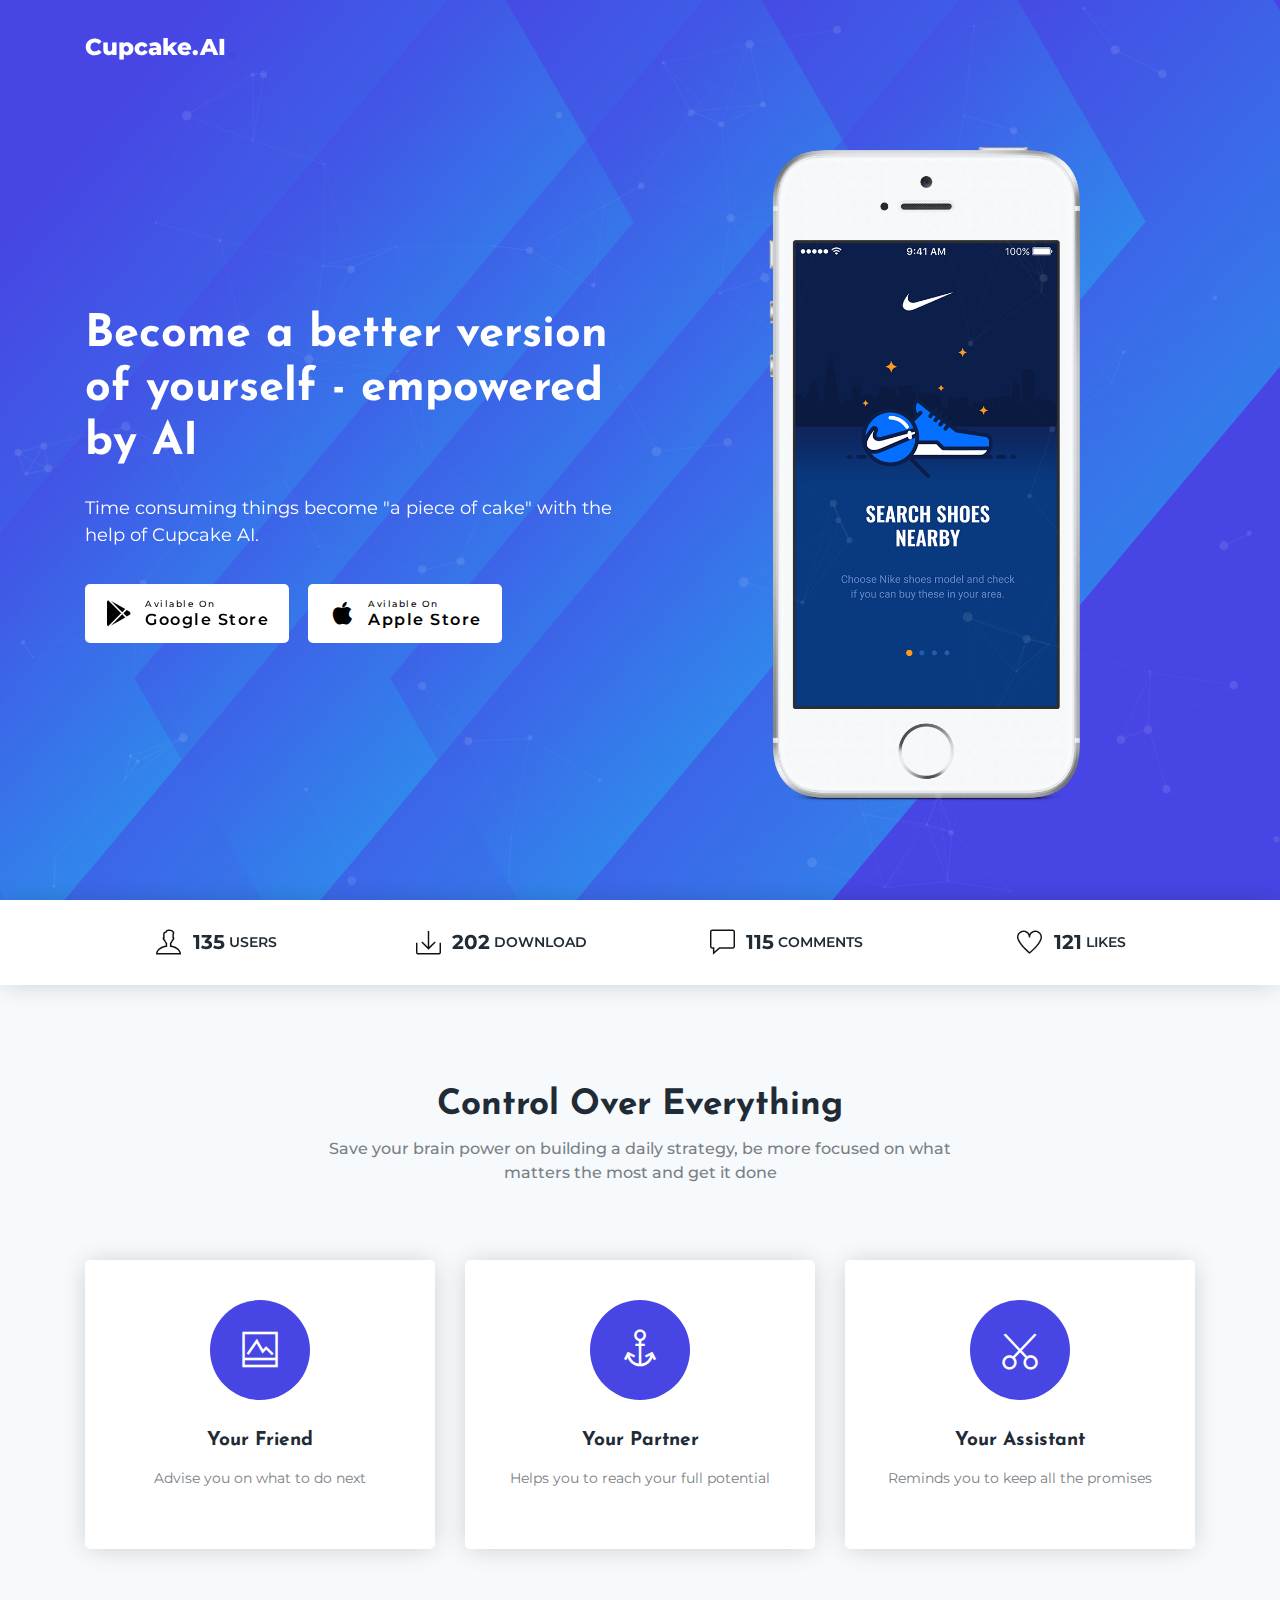
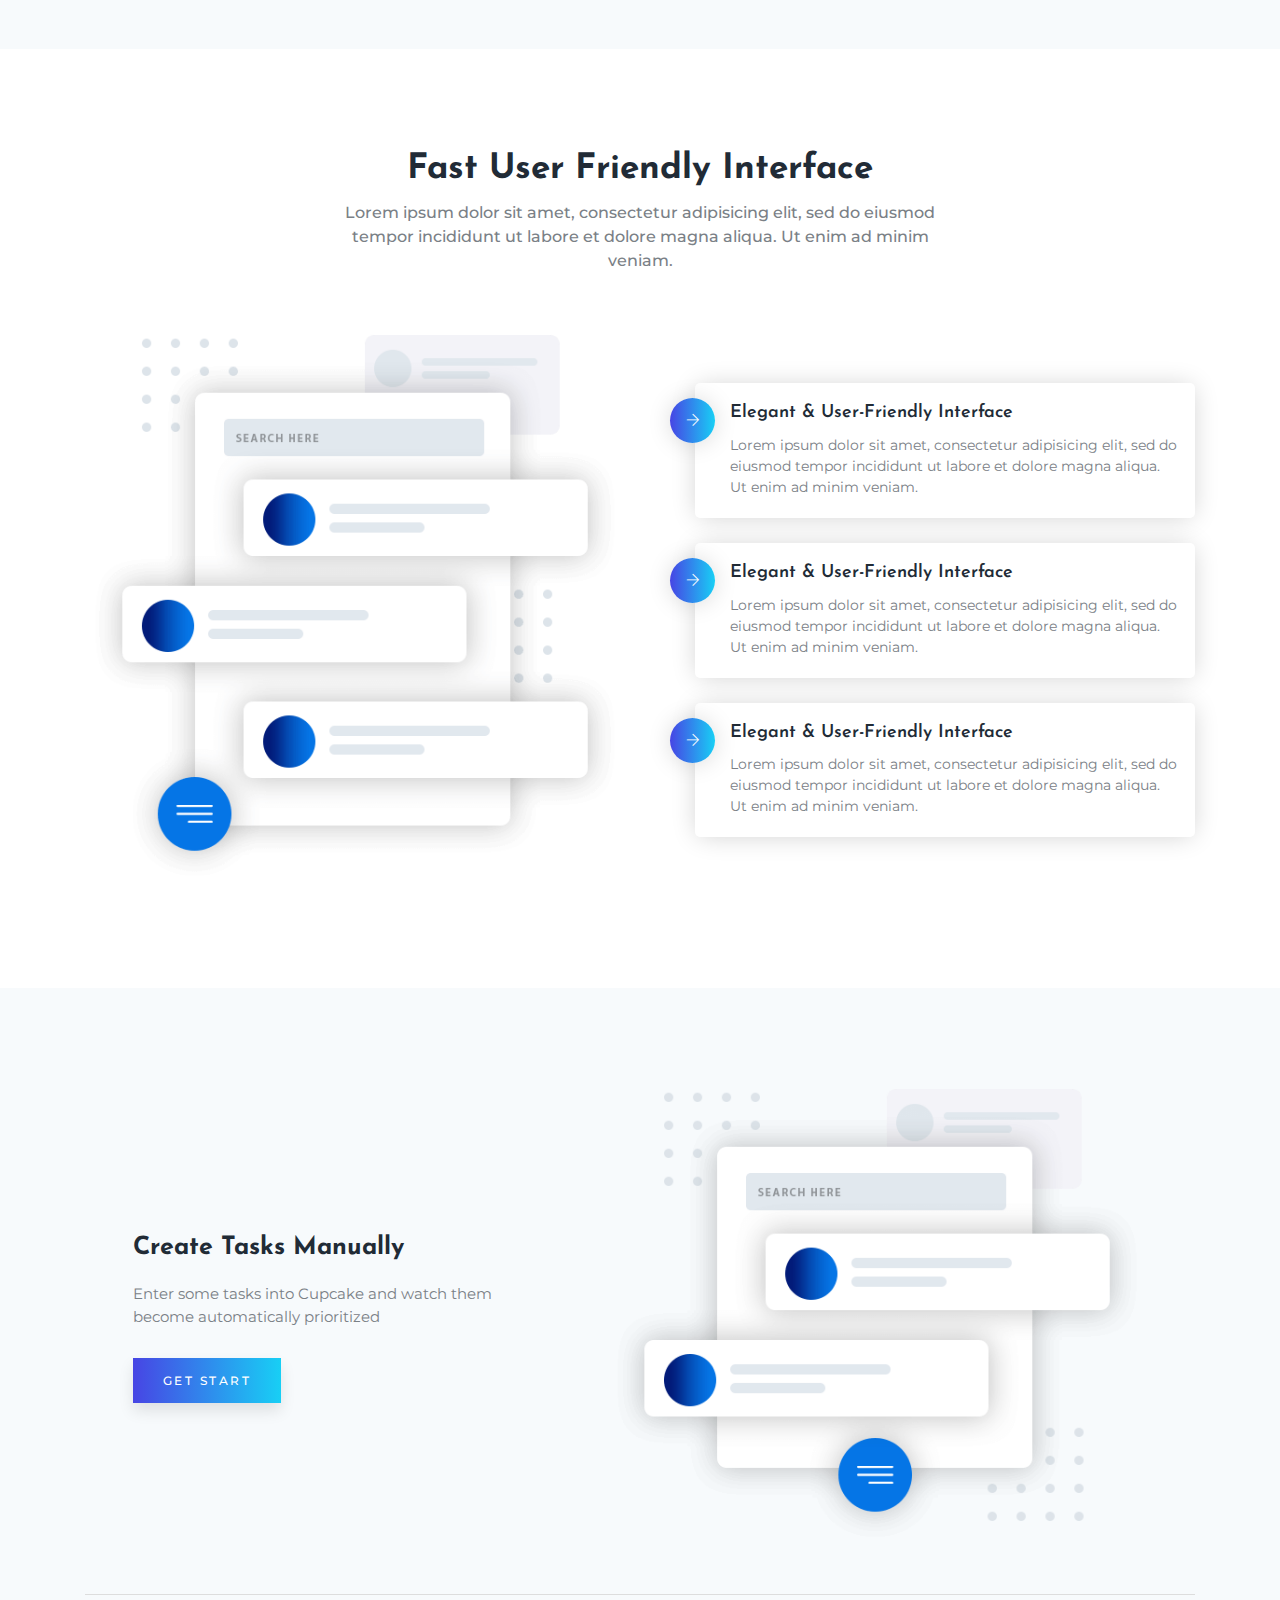
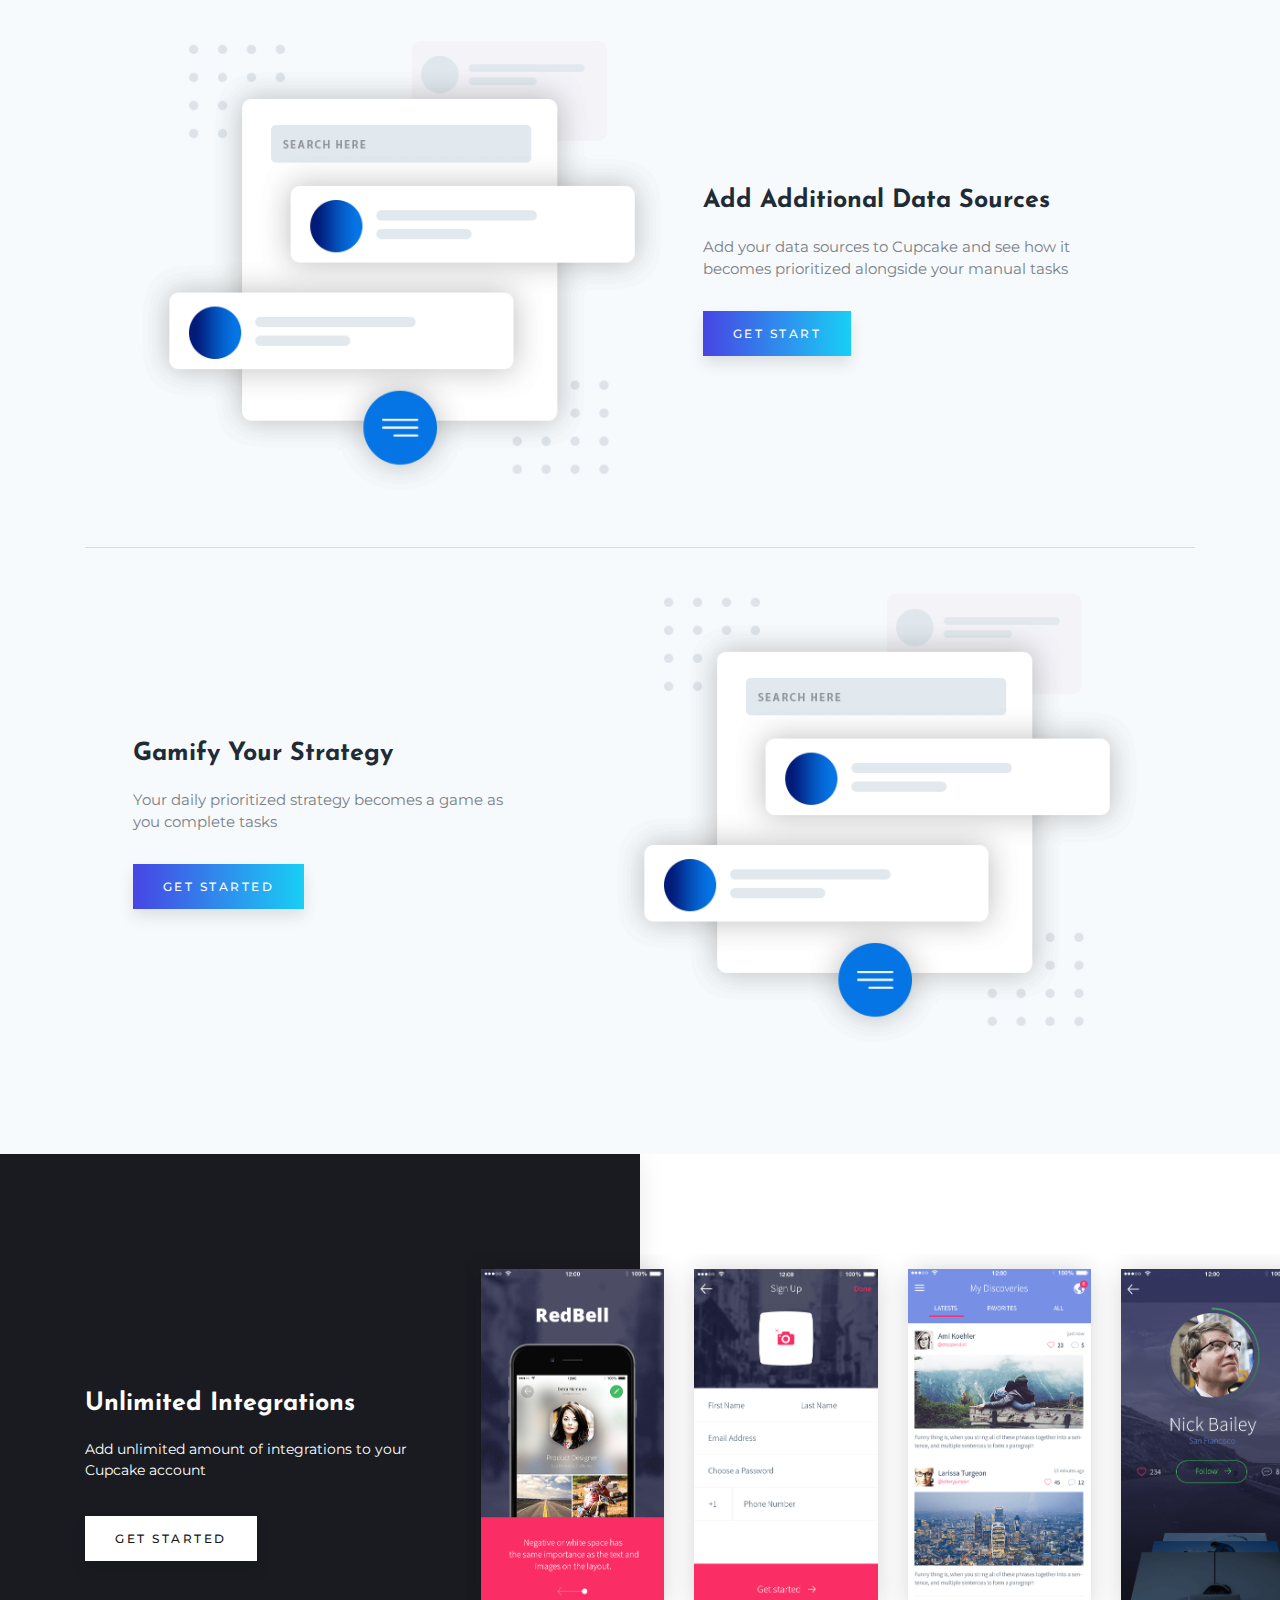
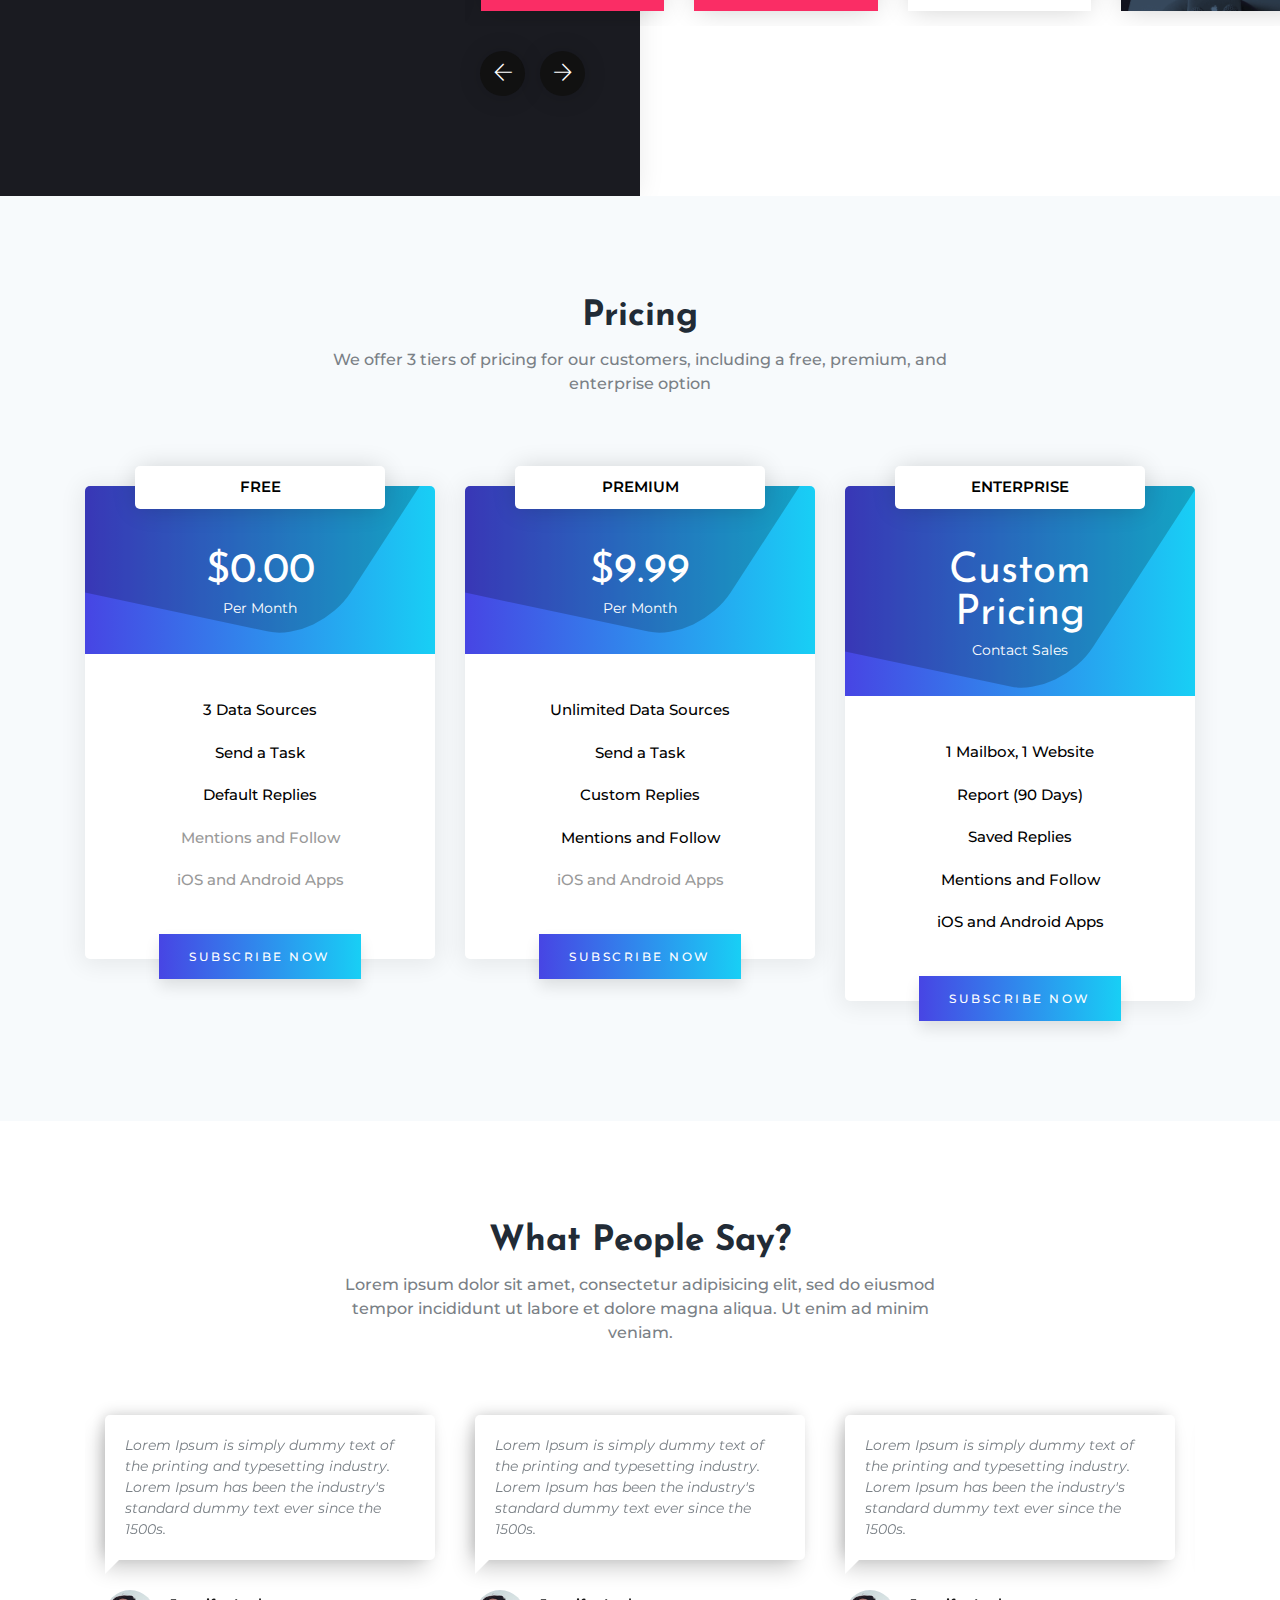
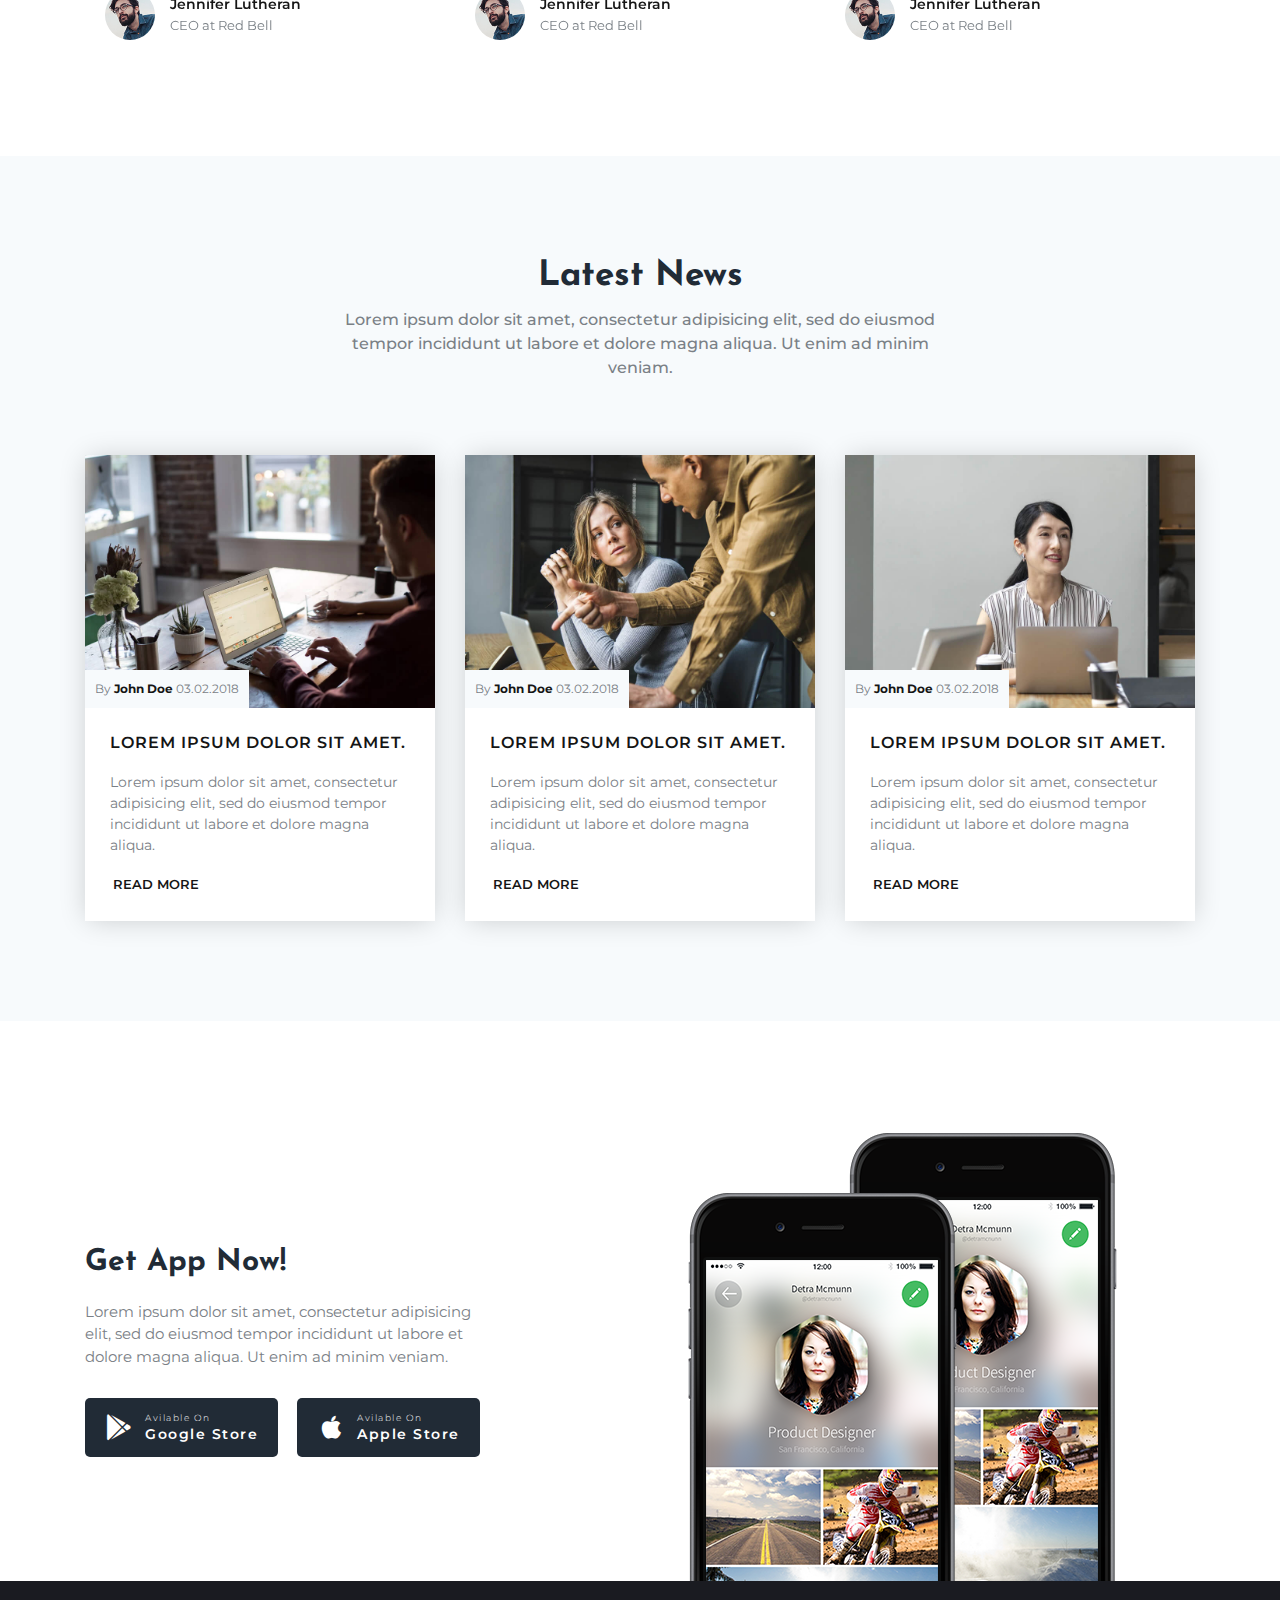
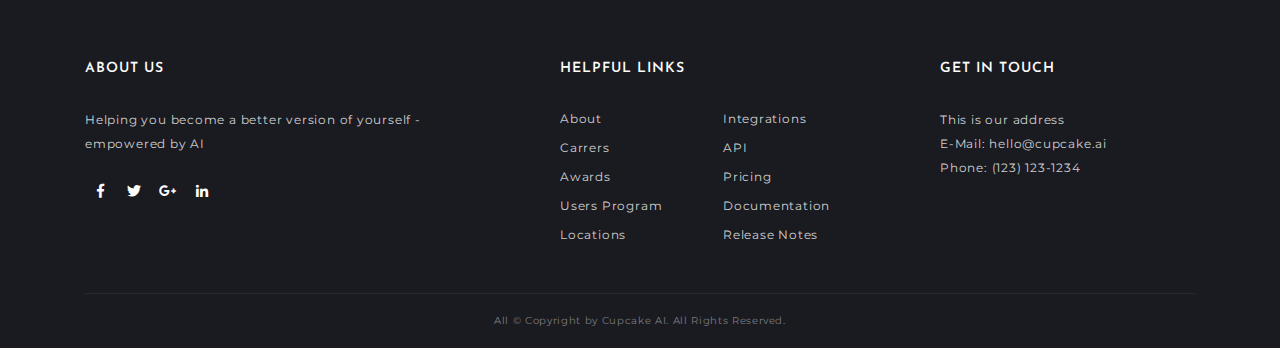
==== commit 1bf7f3e3: "updates" ====
--- a/index.html
+++ b/index.html
@@ -79,7 +79,7 @@
         <div class="row full-screen align-items-center justify-content-center">
           <div class="col col-md-10 col-lg-7 col-xl-6 p-80px-tb md-p-30px-b sm-p-40px-t">
             <div class="home-text-center theme-after m-50px-t">
-              <h1 class="font-alt">Become a better version of yourself - empowered by A</h1>
+              <h1 class="font-alt">Become a better version of yourself - empowered by AI</h1>
               <p>Time consuming things become "a piece of cake" with the help of Cupcake AI.</p>
               <div class="app-btn-set">
                 <a href="index.html#" class="g-store store-btn store-btn-white">
